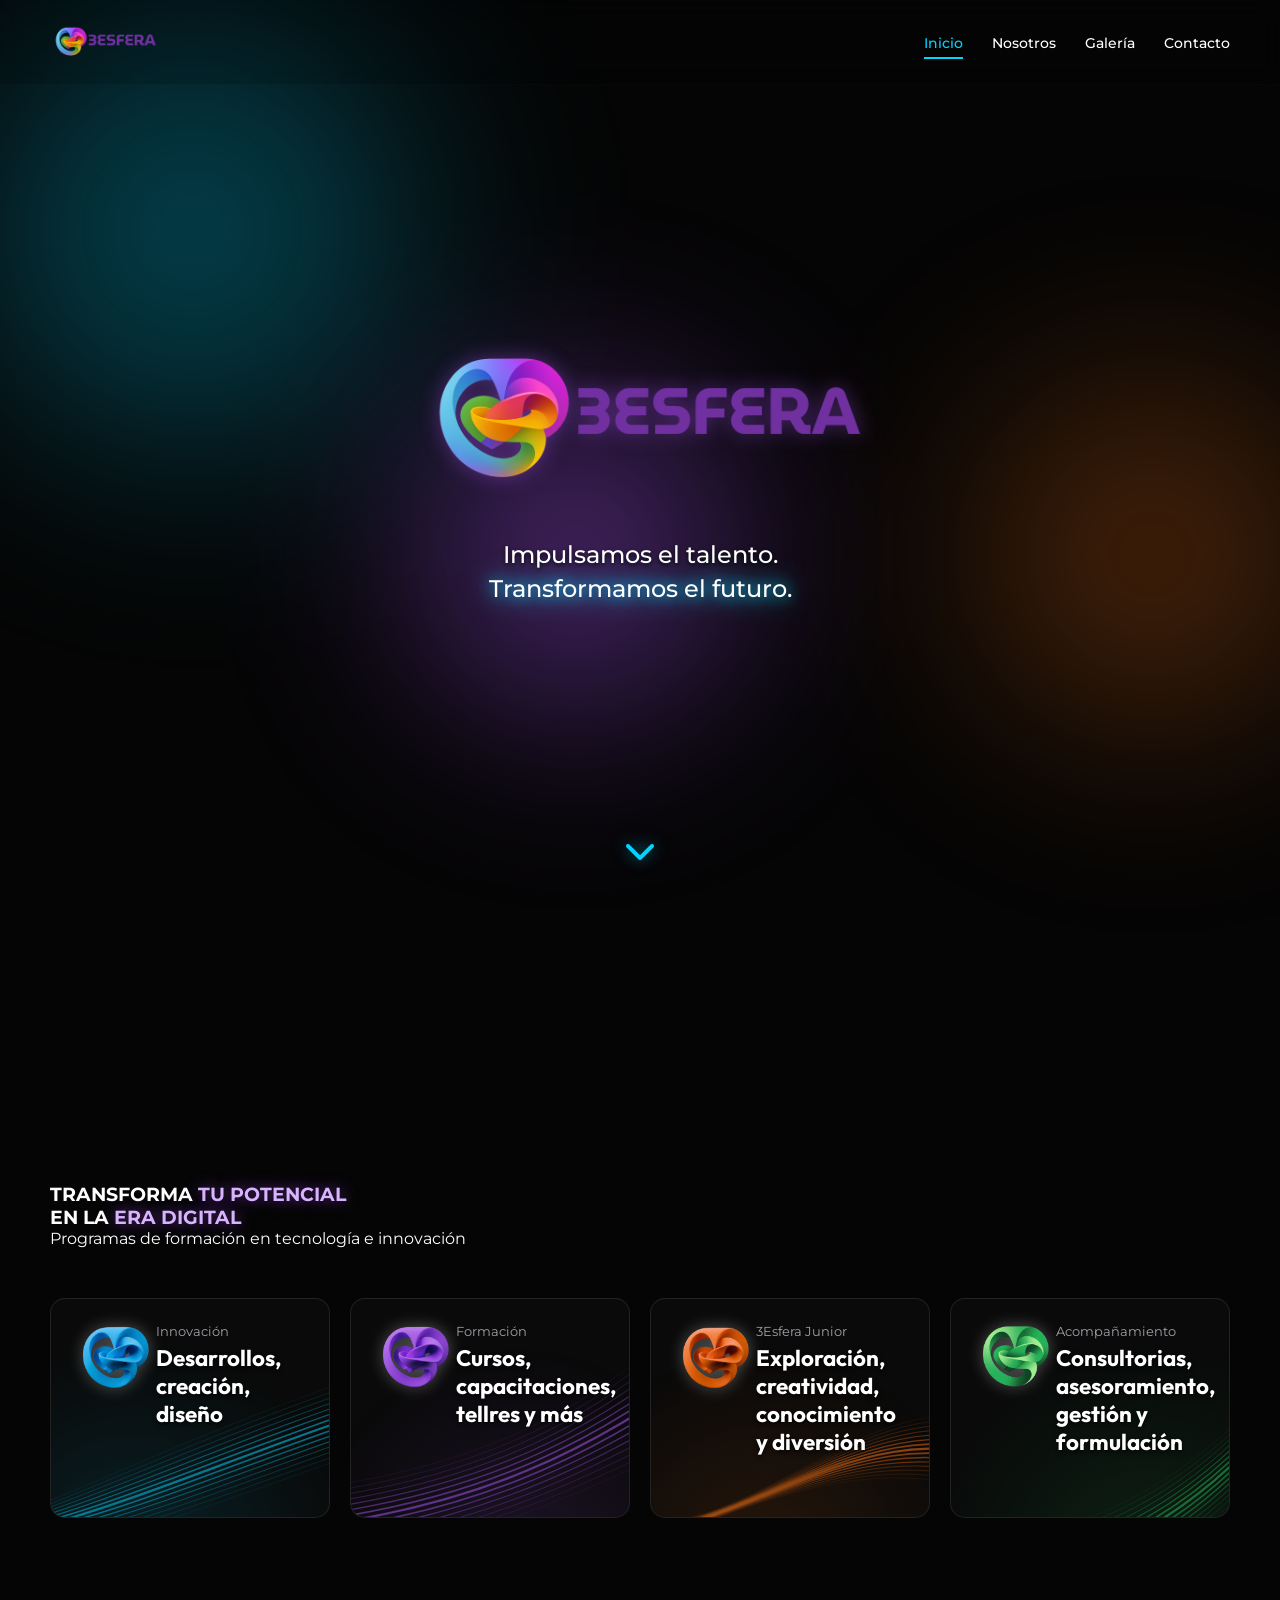
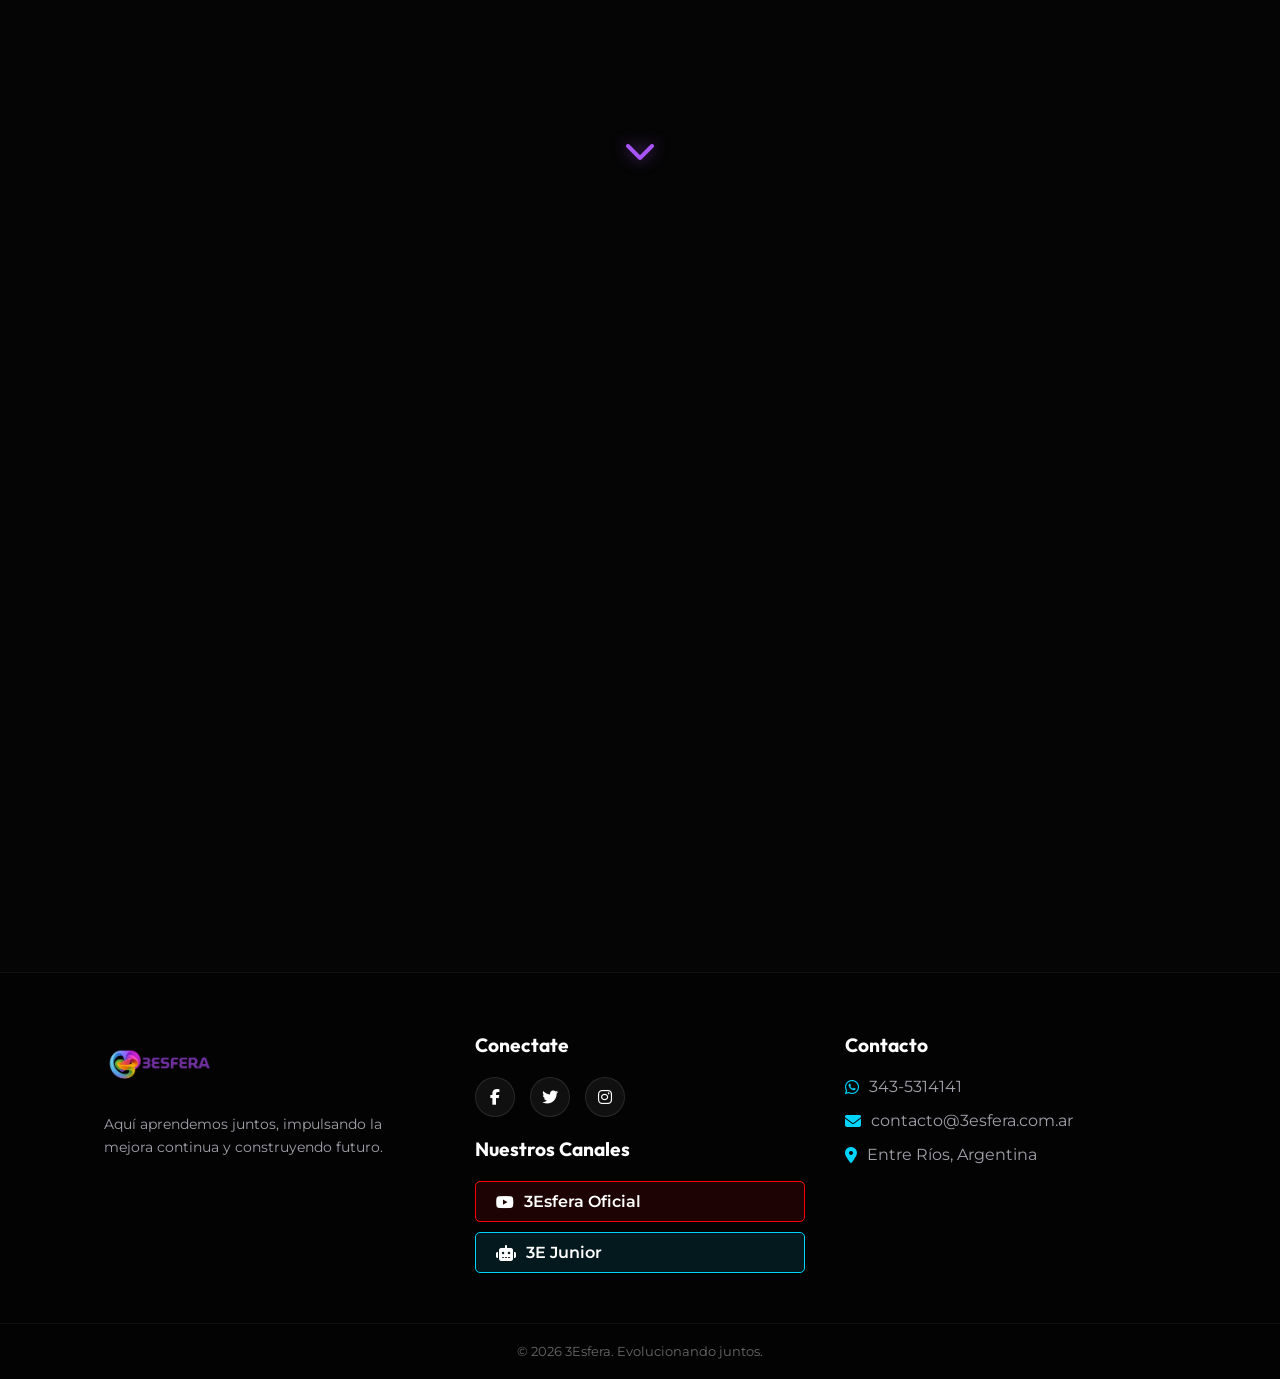
==== index.html @ 2b51d35f "respons" ====
<!DOCTYPE html>
<html lang="es">
<head>
    <meta charset="UTF-8">
    <meta name="viewport" content="width=device-width, initial-scale=1.0">
    <title>3Esfera | Inicio</title>
    <link href="https://fonts.googleapis.com/css2?family=Montserrat:wght@400;600;700&family=Outfit:wght@300;500;700&display=swap" rel="stylesheet">
    <link rel="stylesheet" href="./style/style.css">
    <link rel="stylesheet" href="https://cdnjs.cloudflare.com/ajax/libs/font-awesome/6.4.0/css/all.min.css">
</head>
<body>
    <div class="background-glow">
        <div class="glow-spot blue-top"></div>
        <div class="glow-spot orange-right"></div>
        <div class="glow-spot purple-mid"></div>
    </div>

    <nav class="navbar fade-in">
        <div class="logo-container">
            <a href="index.html"><img src="./assets/logo colores violeta.png" alt="3Esfera Logo" class="logo-img"></a>
        </div>
        <div class="nav-links">
            <a href="index.html" class="active">Inicio</a>
            <a href="nosotros.html">Nosotros</a>
            <a href="galeria.html">Galería</a>
            <a href="contacto.html">Contacto</a>
            <!-- <button id="login-btn" class="nav-btn-glow">Acceso Alumnos</button> -->
        </div>
        <button class="mobile-menu-btn" id="mobileMenuBtn">
            <i class="fas fa-bars"></i>
        </button>
    </nav>

    <section id="inicio" class="hero-section">
        <div class="hero-content scroll-animate">
            
            <div class="logo-anim-container">
                <span class="flare-top"></span>
                <img src="./assets/logo colores violeta.png" alt="3Esfera Logo" class="hero-main-logo">
                <span class="flare-bottom"></span>
            
            
                <h1 class="hero-title">Impulsamos el talento.<br><span class="text-glow-blue">Transformamos el futuro.</span></h1>
                <!-- <p class="hero-subtitle">En <span class="text-glow-blue"> 3Esfera</span> diseñamos experiencias educativas innovadoras en tecnología y habilidades digitales. La formulación y gention ágil de proyectos, procesos y equipos para empresas, instituciones y las nuevas generaciones. Aprender haciendo, crecer conectando. a través de la formación, la tecnología y el emprendedurismo colaborativo.</p> -->
                
            </div>
            <br>
            <!-- <a href="nosotros.html" class="cta-button blue-border">CONOCÉ NUESTRA MISIÓN</a> -->
        </div>
        <a href="#servicios" class="scroll-down-arrow arrow-blue"><i class="fas fa-chevron-down"></i></a>
    </section>

    <section id="servicios" class="courses-section">
        <div class="services-animated-bg">
            <div class="neon-wave wave-blue"></div>
            <div class="neon-wave wave-purple"></div>
        </div>
        <div class="courses-header scroll-animate">
            <h3>TRANSFORMA <span class="text-purple">TU POTENCIAL</span><br>EN LA <span class="text-purple">ERA DIGITAL</span></h3>
            <p>Programas de formación en tecnología e innovación</p>
            <!-- <button class="cta-small-button">VER TRAYECTOS</button> -->
        </div>
        <div class="cards-grid">
            <div class="course-card card-blue scroll-animate delay-1">
                <img src="./assets/azul.png" alt="Icono de Tecnología" class="card-image">
                <div class="card-content"><span class="card-label">Innovación</span><h3>Desarrollos, creación, diseño</h3></div>
            </div>
            <div class="course-card card-purple scroll-animate delay-2">
                <img src="./assets/violeta.png" alt="Icono de Tecnología" class="card-image">
                <div class="card-content"><span class="card-label">Formación</span><h3>Cursos, capacitaciones, tellres y más</h3></div>
            </div>
            <div class="course-card card-orange scroll-animate delay-3">
                <img src="./assets/naranja.png" alt="Icono de Tecnología" class="card-image">
                <div class="card-content"><span class="card-label">3Esfera Junior</span><h3>Exploración, creatividad, conocimiento y diversión</h3></div>
            </div>
            <div class="course-card card-green scroll-animate delay-4">
                <img src="./assets/verde.png" alt="Icono de Tecnología" class="card-image">
                <div class="card-content"><span class="card-label">Acompañamiento</span><h3>Consultorias, asesoramiento, gestión y formulación</h3></div>
            </div>
        </div>
        <a href="#impacto" class="scroll-down-arrow arrow-purple"><i class="fas fa-chevron-down"></i></a>
    </section>

    <section id="impacto" class="impact-section">
        <h2 class="section-title scroll-animate">NUESTRO IMPACTO REAL</h2>
        <div class="stats-container">
            <div class="stat-item scroll-animate delay-1">
                <div class="stat-icon blue-icon"><i class="fas fa-graduation-cap"></i></div> 
                <h3 class="stat-number text-blue">3000+</h3>
                <p class="stat-label">Personas y profesionales que potenciaron su perfil tecnológico.</p>
            </div>
            <div class="stat-item scroll-animate delay-2">
                <div class="stat-icon orange-icon"><i class="fas fa-user-check"></i></div>
                <h3 class="stat-number text-orange">75%</h3>
                <p class="stat-label">De nuestros alumnos completan sus trayectos formativos con éxito.</p>
            </div>
            <div class="stat-item scroll-animate delay-3">
                <div class="stat-icon green-icon"><i class="fas fa-chart-line"></i></div>
                <h3 class="stat-number text-green">90%</h3>
                <p class="stat-label">De los participantes aplican lo aprendido en sus tareas diarias.</p>
            </div>
        </div>
        <div class="logos-section scroll-animate">
            <h4>Impulsamos el futuro junto a...</h4>
            
            <div class="logos-carousel">
                <div class="logos-track">
                    <div class="logo-placeholder">Agencia I+D+i</div>
                    <div class="logo-placeholder">Ministerio Des. Productivo</div>
                    <div class="logo-placeholder">Subsecretaría Des. Emprendedor</div>
                    <div class="logo-placeholder">Club de Emprendedores</div> <div class="logo-placeholder">Agencia I+D+i</div>
                    <div class="logo-placeholder">Ministerio Des. Productivo</div>
                    <div class="logo-placeholder">Subsecretaría Des. Emprendedor</div>
                    <div class="logo-placeholder">Club de Emprendedores</div>
                </div>
            </div>
        <br><br><br><br>
        <a href="#footer" class="scroll-down-arrow arrow-green"><i class="fas fa-chevron-down"></i></a>    
        </div>
        
    </section>

    <footer id="footer" class="footer-section">
        <div class="footer-container">
            <div class="footer-col">
                <div class="logo-container footer-logo">
                    <img src="./assets/logo colores violeta.png" alt="3Esfera Logo" class="logo-img">
                    <!-- <span class="logo-text">3ESFERA</span> -->
                </div>
                <p class="footer-desc">Aquí aprendemos juntos, impulsando la mejora continua y construyendo futuro.</p>
            </div>
            <div class="footer-col">
                <h4>Conectate</h4>
                <div class="social-links">
                    <a href="https://facebook.com/3esferaparana" target="_blank" class="social-icon facebook"><i class="fab fa-facebook-f"></i></a>
                    <a href="https://twitter.com/esfera_3" target="_blank" class="social-icon twitter"><i class="fab fa-twitter"></i></a>
                    <a href="https://instagram.com/tresesfera" target="_blank" class="social-icon instagram"><i class="fab fa-instagram"></i></a>
                </div>
                <h4 class="mt-20">Nuestros Canales</h4>
                <div class="youtube-links">
                    <a href="https://www.youtube.com/@3Esfera" target="_blank" class="yt-btn"><i class="fab fa-youtube"></i> 3Esfera Oficial</a>
                    <a href="https://www.youtube.com/@3EJunior" target="_blank" class="yt-btn junior"><i class="fas fa-robot"></i> 3E Junior</a>
                </div>
            </div>
            <div class="footer-col">
                <h4>Contacto</h4>
                <ul class="contact-list">
                    <li><i class="fab fa-whatsapp"></i> 343-5314141</li>
                    <li><i class="fas fa-envelope"></i> contacto@3esfera.com.ar</li>
                    <li><i class="fas fa-map-marker-alt"></i> Entre Ríos, Argentina</li>
                </ul>
            </div>
        </div>
        <div class="footer-bottom"><p>&copy; 2026 3Esfera. Evolucionando juntos.</p></div>
    </footer>

    <script src="./js/script.js"></script>
</body>
</html>
---- style/style.css ----
/* =========================================
   1. VARIABLES Y CONFIGURACIÓN BASE
   ========================================= */
:root {
    /* Paleta de Colores 3Esfera */
    --bg-dark: #050505;
    --card-bg: #0a0a0a;
    --text-white: #ffffff;
    --text-gray: #a1a1aa;
    
    /* Colores Neón */
    --neon-blue: #00d4ff;
    --neon-orange: #f97316;
    --neon-purple: #a855f7;
    --neon-green: #22c55e;
    
    /* Tipografías */
    --font-main: 'Outfit', sans-serif;       /* Títulos */
    --font-body: 'Montserrat', sans-serif;   /* Textos */
}

/* --- Reset y Base --- */
* { 
    margin: 0; 
    padding: 0; 
    box-sizing: border-box; 
    scroll-behavior: smooth; 
}

body {
    background-color: var(--bg-dark);
    color: var(--text-white);
    font-family: var(--font-body);
    overflow-x: hidden;
}

/* =========================================
   2. FONDO AMBIENTAL (Glow General)
   ========================================= */
.background-glow {
    position: fixed;
    top: 0; left: 0; width: 100%; height: 100%;
    z-index: -1;
    pointer-events: none;
}
.glow-spot { position: absolute; border-radius: 50%; filter: blur(100px); opacity: 0.4; }
.blue-top { top: -10%; left: -10%; width: 50vw; height: 50vw; background: radial-gradient(circle, var(--neon-blue), transparent 70%); }
.orange-right { bottom: 10%; right: -10%; width: 40vw; height: 40vw; background: radial-gradient(circle, var(--neon-orange), transparent 70%); }
.purple-mid { top: 40%; left: 30%; width: 30vw; height: 30vw; background: radial-gradient(circle, var(--neon-purple), transparent 80%); opacity: 0.7; }

/* =========================================
   3. NAVEGACIÓN (Navbar)
   ========================================= */
.navbar {
    display: flex; justify-content: space-between; align-items: center;
    padding: 10px 50px;
    position: fixed; top: 0; width: 100%;
    z-index: 1000;
    background: rgba(5, 5, 5, 0.091); /* Un poco más oscuro para legibilidad */
    backdrop-filter: blur(12px);
    -webkit-backdrop-filter: blur(12px);
    border-bottom: 1px solid rgba(255, 255, 255, 0.014);
}

.logo-container { display: flex; align-items: center; gap: 10px; }
.logo-img { height: 60px; }
.logo-text { font-family: var(--font-main); font-weight: 700; letter-spacing: 2px; font-size: 1.2rem; background: linear-gradient(to right, #fff, var(--neon-blue)); -webkit-background-clip: text; -webkit-text-fill-color: transparent; }

.nav-links a { 
    color: var(--text-white); 
    text-decoration: none; 
    margin-left: 25px; 
    font-size: 0.9rem; 
    transition: color 0.3s; 
    font-weight: 500; 
}
.nav-links a:hover { color: var(--neon-blue); text-shadow: 0 0 10px rgba(0,212,255,0.4); }

/* Estilo para el enlace activo (Página actual) */
.nav-links a.active {
    color: var(--neon-blue);
    border-bottom: 2px solid var(--neon-blue);
    padding-bottom: 5px;
}

.nav-btn-glow {
    margin-left: 25px; background: transparent; color: var(--text-white);
    padding: 8px 20px; border: 1px solid var(--neon-blue);
    border-radius: 20px; cursor: pointer;
    box-shadow: 0 0 10px rgba(0, 212, 255, 0.3);
    transition: 0.3s;
    font-family: var(--font-main);
}
.nav-btn-glow:hover { box-shadow: 0 0 20px var(--neon-blue); background: rgba(0, 212, 255, 0.1); }

/* Espaciado para páginas internas (evita que el menú tape el contenido) */
.page-padding {
    padding-top: 140px; /* Ajuste para bajar el contenido */
    padding-bottom: 80px;
    min-height: 80vh;
}

/* =========================================
   4. SECCIÓN HERO (Inicio)
   ========================================= */
.hero-section {
    min-height: 100vh; display: flex; flex-direction: column; justify-content: center; align-items: center; text-align: center;
    padding: 100px 20px 60px 20px;
    position: relative; /* ¡Muy importante! */
}
/* Contenedor Animado (Esto centra la caja completa) */
/* .logo-anim-container {
    position: relative;
    display: block; // Cambiamos a block para poder centrarlo 
    margin: 0 auto 0px auto; // Centrado automático a los lados, 5px abajo 
    max-width: 550px; /* Le damos el mismo ancho máximo que al logo 
    width: 100%;
} */
.logo-anim-container {
    position: relative;
    display: block; 
    /* El -20px tira el texto de abajo hacia arriba */
    margin: 0 auto -20px auto; 
    max-width: 550px; 
    width: 100%;
}
/* --- NUEVO: ESTILOS DEL LOGO VIOLETA --- */
.hero-main-logo {
    max-width: 550px; 
    width: 100%;
    height: auto;
    display: block;
    margin: 0 auto; /* Obliga al logo a centrarse dentro de su caja */
    
    /* El drop-shadow se adapta a la forma del PNG transparente */
    filter: drop-shadow(0 0 20px rgba(168, 85, 247, 0.6)) drop-shadow(0 0 10px rgba(168, 85, 247, 0.8));
    animation: neon-pulse 3s infinite alternate ease-in-out;
}

/* =========================================
   Animación Láser/Neón del Logo
   ========================================= */

.logo-anim-container {
    position: relative;
    display: inline-block; /* Se ajusta exactamente al ancho del logo */
    margin-bottom: 30px;
}

.hero-main-logo {
    max-width: 450px;
    width: 100%;
    height: auto;
    display: block;
    /* Le dejamos un resplandor estático suave para que el logo siempre destaque */
    filter: drop-shadow(0 0 10px rgba(168, 85, 247, 0.4));
}

/* Base geométrica para los "cometas" de luz */
.flare-top, .flare-bottom {
    position: absolute;
    height: 3px; /* Grosor del rayo láser */
    width: 150px; /* Largo de la estela */
    opacity: 0;
    z-index: 10;
    pointer-events: none; /* Evita interferir si pasas el mouse por encima */
}

/* Láser Superior (De izquierda a derecha) */
.flare-top {
    top: -5px; /* Altura sobre el borde superior */
    left: 0;
    /* Degradado: cola transparente -> cuerpo violeta -> cabeza blanca */
    background: linear-gradient(to right, transparent 0%, rgba(168, 85, 247, 0.8) 70%, #fff 100%);
    box-shadow: 15px 0 20px rgba(168, 85, 247, 1); /* Resplandor intenso en la punta */
    border-radius: 0 50% 50% 0;
    /* Ciclo total de 40s */
    animation: laser-top-run 40s infinite linear;
}

/* Láser Superior (De izquierda a derecha) */
.flare-top {
    top: -5px; /* Ajusta este valor si necesitas que baje hacia las letras */
    left: 0;
    background: linear-gradient(to right, transparent 0%, rgba(168, 85, 247, 0.8) 70%, #fff 100%);
    box-shadow: 15px 0 20px rgba(168, 85, 247, 1);
    border-radius: 0 50% 50% 0;
    /* REDUCIMOS EL TIEMPO A 12 SEGUNDOS */
    animation: laser-top-run 20s infinite linear; 
}

/* Láser Inferior (De derecha a izquierda) */
.flare-bottom {
    bottom: -5px; /* Ajusta este valor si necesitas que suba hacia las letras */
    right: 0;
    background: linear-gradient(to left, transparent 0%, rgba(168, 85, 247, 0.8) 70%, #fff 100%);
    box-shadow: -15px 0 20px rgba(168, 85, 247, 1);
    border-radius: 50% 0 0 50%;
    /* REDUCIMOS EL TIEMPO A 12 SEGUNDOS */
    animation: laser-bottom-run 20s infinite linear;
}

/* 4. Tiempos Matemáticos Acelerados (Ciclo de 12 seg) */
@keyframes laser-top-run {
    0% { left: -150px; opacity: 0; }
    2% { opacity: 1; }
    15% { left: 100%; opacity: 1; transform: translateX(0); } /* Cruza el logo */
    20% { left: 100%; opacity: 0; transform: translateX(40vw); } /* Desaparece a la derecha */
    100% { left: 100%; opacity: 0; transform: translateX(40vw); } /* Espera oculta */
}

@keyframes laser-bottom-run {
    0% { right: -150px; opacity: 0; }
    48% { right: -150px; opacity: 0; } /* Se mantiene oculta la primera mitad */
    50% { opacity: 1; } /* Arranca a los 6 segundos */
    65% { right: 100%; opacity: 1; transform: translateX(0); } /* Cruza el logo */
    70% { right: 100%; opacity: 0; transform: translateX(-40vw); } /* Desaparece a la izquierda */
    100% { right: 100%; opacity: 0; transform: translateX(-40vw); }
}
/* --------------------------------------- */
.hero-title {
    font-size: 1.5rem; /* Tamaño más pequeño tipo subtítulo */
    font-weight: 500;  /* Letra un poco más fina para que sea elegante */
    margin-top: 0; 
    margin-bottom: 20px; /* Reduce el espacio entre este texto y el botón */
    line-height: 1.4;
    text-shadow: 0 2px 4px rgba(0,0,0,0.8);
}
/* Para que en celulares no se vea tan grande el subtítulo */
@media (max-width: 768px) {
    /* Mostramos el botón de hamburguesa */
    .mobile-menu-btn {
        display: block;
        background: none;
        border: none;
        color: var(--text-white);
        font-size: 1.5rem;
        cursor: pointer;
        z-index: 1100;
    }

    /* Convertimos el menú en una persiana vertical */
    .nav-links {
        display: none; /* Se mantiene oculto por defecto */
        position: absolute;
        top: 100%; /* Aparece justo debajo del header */
        left: 0;
        width: 100%;
        background: rgba(10, 10, 10, 0.95);
        backdrop-filter: blur(15px);
        flex-direction: column;
        padding: 20px 0;
        border-bottom: 1px solid rgba(168, 85, 247, 0.3);
    }

    /* Clase que activaremos con JavaScript para mostrarlo */
    .nav-links.active {
        display: flex;
    }

    .nav-links a {
        padding: 15px 0;
        width: 100%;
        text-align: center;
    }
}

/* Ocultamos el botón en pantallas grandes */
.mobile-menu-btn {
    display: none;
}
.text-glow-blue {
    color: var(--text-white);
    text-shadow: 0 0 15px var(--neon-blue), 0 0 30px var(--neon-blue);
}
.hero-subtitle {
    max-width: 700px; margin: 0 auto 40px; font-size: 1.1rem; color: var(--text-gray); line-height: 1.6;
}
.cta-button {
    margin-top: 0px; /* Quitamos cualquier espacio extra arriba */
    /* (Mantén el resto de tus estilos del botón como padding, colores, etc.) */
    display: inline-block;
    padding: 12px 30px;
    border-radius: 30px;
    font-weight: 600;
    text-decoration: none;
    transition: 0.3s ease;
    background-color: transparent;
}
.blue-border {
    border: 2px solid var(--neon-blue);
    box-shadow: 0 0 15px rgba(0, 212, 255, 0.4), inset 0 0 10px rgba(0, 212, 255, 0.1);
}
.blue-border:hover { box-shadow: 0 0 30px var(--neon-blue); transform: scale(1.05); }

/* =========================================
   5. SECCIÓN SERVICIOS (Con Animación)
   ========================================= */
.courses-section { 
    padding: 100px 50px; 
    min-height: 100vh; 
    display: flex; flex-direction: column; justify-content: center;
    position: relative; 
    overflow: hidden; 
    z-index: 1; 
}

/* Animación de Fondo Específica */
.services-animated-bg {
    position: absolute; top: 0; left: 0; width: 100%; height: 100%;
    z-index: -1; pointer-events: none; opacity: 0.0;
}
.neon-wave {
    position: absolute; border-radius: 50%; filter: blur(80px); mix-blend-mode: screen;
}
.wave-blue {
    top: -50%; left: -20%; width: 150%; height: 150%;
    background: radial-gradient(ellipse at center, var(--neon-blue), transparent 70%);
    opacity: 0.5; animation: waveFloat1 25s infinite alternate ease-in-out; transform-origin: 40% 40%;
}
.wave-purple {
    bottom: -50%; right: -20%; width: 150%; height: 150%;
    background: radial-gradient(ellipse at center, var(--neon-purple), transparent 70%);
    opacity: 0.4; animation: waveFloat2 30s infinite alternate-reverse ease-in-out; transform-origin: 60% 60%;
}

@keyframes waveFloat1 {
    0% { transform: rotate(0deg) translate(0, 0) scale(1); }
    100% { transform: rotate(15deg) translate(5%, 5%) scale(1.1); }
}
@keyframes waveFloat2 {
    0% { transform: rotate(0deg) translate(0, 0) scale(1); }
    100% { transform: rotate(-10deg) translate(-5%, 2%) scale(1.05); }
}

/* Contenido Servicios */
.courses-header { margin-bottom: 50px; max-width: 600px; position: relative; z-index: 2; }
.courses-header h2 { font-family: var(--font-main); font-size: 2.5rem; margin-bottom: 15px; }
.text-purple { color: #d8b4fe; text-shadow: 0 0 15px rgba(168, 85, 247, 0.6); }

.cta-small-button {
    background: transparent; border: 1px solid #ffffff; color: #fff;
    padding: 8px 20px; border-radius: 20px; margin-top: 15px; cursor: pointer; transition: 0.3s;
    font-family: var(--font-main);
}
.cta-small-button:hover { background: rgba(255,255,255,0.1); }

/* Grid de Tarjetas */
.cards-grid {
    display: grid; grid-template-columns: repeat(auto-fit, minmax(250px, 1fr));
    gap: 20px; position: relative; z-index: 2;
}

.course-card {
    height: 220px; border-radius: 15px; background-color: #0a0a0a; 
    border: 1px solid rgba(255, 255, 255, 0.1); position: relative; overflow: hidden; 
    cursor: pointer; transition: transform 0.3s ease, box-shadow 0.3s ease;
    display: flex; align-items: flex-end; padding: 25px;
}

.course-card::before {
    content: ''; position: absolute; top: 0; left: 0; right: 0; bottom: 0; opacity: 0.6; z-index: 1; transition: opacity 0.3s ease;
}
/* =========================================
   Texturas de Tarjetas: Efecto Ribbon 3D Cruzado (15 líneas)
   ========================================= */

/* 1. AZUL: Abanico desde abajo izquierda hacia el centro */
.card-blue { border-color: rgba(0, 212, 255, 0.4); }
.card-blue::before { 
    background: radial-gradient(circle at 30% 120%, rgba(0, 212, 255, 0.2), transparent 70%),
                url("data:image/svg+xml,%3Csvg xmlns='http://www.w3.org/2000/svg' viewBox='0 0 400 200' fill='none' stroke='%2300d4ff'%3E%3Cpath d='M-20,220 C100,180 200,120 420,50' stroke-width='0.5' opacity='0.2'/%3E%3Cpath d='M-20,220 C100,185 200,125 420,55' stroke-width='0.6' opacity='0.3'/%3E%3Cpath d='M-20,220 C100,190 200,130 420,60' stroke-width='0.7' opacity='0.4'/%3E%3Cpath d='M-20,220 C100,195 200,135 420,65' stroke-width='0.8' opacity='0.5'/%3E%3Cpath d='M-20,220 C100,200 200,140 420,70' stroke-width='1.0' opacity='0.6'/%3E%3Cpath d='M-20,220 C100,205 200,145 420,75' stroke-width='1.2' opacity='0.7'/%3E%3Cpath d='M-20,220 C100,210 200,150 420,80' stroke-width='1.5' opacity='0.8'/%3E%3Cpath d='M-20,220 C100,215 200,155 420,85' stroke-width='2.0' opacity='0.9'/%3E%3Cpath d='M-20,220 C100,220 200,160 420,90' stroke-width='1.5' opacity='0.8'/%3E%3Cpath d='M-20,220 C100,225 200,165 420,95' stroke-width='1.2' opacity='0.7'/%3E%3Cpath d='M-20,220 C100,230 200,170 420,100' stroke-width='1.0' opacity='0.6'/%3E%3Cpath d='M-20,220 C100,235 200,175 420,105' stroke-width='0.8' opacity='0.5'/%3E%3Cpath d='M-20,220 C100,240 200,180 420,110' stroke-width='0.7' opacity='0.4'/%3E%3Cpath d='M-20,220 C100,245 200,185 420,115' stroke-width='0.6' opacity='0.3'/%3E%3Cpath d='M-20,220 C100,250 200,190 420,120' stroke-width='0.5' opacity='0.2'/%3E%3C/svg%3E");
    background-size: cover; background-position: center bottom; background-repeat: no-repeat;
}
.card-blue:hover { box-shadow: 0 0 25px rgba(0, 212, 255, 0.4); border-color: var(--neon-blue); }

/* 2. MORADA: Caída cruzada desde la derecha */
.card-purple { border-color: rgba(168, 85, 247, 0.4); }
.card-purple::before { 
    background: radial-gradient(circle at 60% 120%, rgba(168, 85, 247, 0.2), transparent 70%),
                url("data:image/svg+xml,%3Csvg xmlns='http://www.w3.org/2000/svg' viewBox='0 0 400 200' fill='none' stroke='%23a855f7'%3E%3Cpath d='M420,-20 C320,80 220,160 -20,180' stroke-width='0.5' opacity='0.2'/%3E%3Cpath d='M420,-10 C320,85 220,165 -20,185' stroke-width='0.6' opacity='0.3'/%3E%3Cpath d='M420,0 C320,90 220,170 -20,190' stroke-width='0.7' opacity='0.4'/%3E%3Cpath d='M420,10 C320,95 220,175 -20,195' stroke-width='0.8' opacity='0.5'/%3E%3Cpath d='M420,20 C320,100 220,180 -20,200' stroke-width='1.0' opacity='0.6'/%3E%3Cpath d='M420,30 C320,105 220,185 -20,205' stroke-width='1.2' opacity='0.7'/%3E%3Cpath d='M420,40 C320,110 220,190 -20,210' stroke-width='1.5' opacity='0.8'/%3E%3Cpath d='M420,50 C320,115 220,195 -20,215' stroke-width='2.0' opacity='0.9'/%3E%3Cpath d='M420,60 C320,120 220,200 -20,220' stroke-width='1.5' opacity='0.8'/%3E%3Cpath d='M420,70 C320,125 220,205 -20,225' stroke-width='1.2' opacity='0.7'/%3E%3Cpath d='M420,80 C320,130 220,210 -20,230' stroke-width='1.0' opacity='0.6'/%3E%3Cpath d='M420,90 C320,135 220,215 -20,235' stroke-width='0.8' opacity='0.5'/%3E%3Cpath d='M420,100 C320,140 220,220 -20,240' stroke-width='0.7' opacity='0.4'/%3E%3Cpath d='M420,110 C320,145 220,225 -20,245' stroke-width='0.6' opacity='0.3'/%3E%3Cpath d='M420,120 C320,150 220,230 -20,250' stroke-width='0.5' opacity='0.2'/%3E%3C/svg%3E");
    background-size: cover; background-position: center bottom; background-repeat: no-repeat;
}
.card-purple:hover { box-shadow: 0 0 25px rgba(168, 85, 247, 0.4); border-color: var(--neon-purple); }

/* 3. NARANJA: Onda sinuosa cruzada */
.card-orange { border-color: rgba(249, 115, 22, 0.4); }
.card-orange::before { 
    background: radial-gradient(circle at 40% 120%, rgba(249, 115, 22, 0.2), transparent 70%),
                url("data:image/svg+xml,%3Csvg xmlns='http://www.w3.org/2000/svg' viewBox='0 0 400 200' fill='none' stroke='%23f97316'%3E%3Cpath d='M-20,180 C150,280 250,50 420,120' stroke-width='0.5' opacity='0.2'/%3E%3Cpath d='M-20,185 C150,275 250,55 420,125' stroke-width='0.6' opacity='0.3'/%3E%3Cpath d='M-20,190 C150,270 250,60 420,130' stroke-width='0.7' opacity='0.4'/%3E%3Cpath d='M-20,195 C150,265 250,65 420,135' stroke-width='0.8' opacity='0.5'/%3E%3Cpath d='M-20,200 C150,260 250,70 420,140' stroke-width='1.0' opacity='0.6'/%3E%3Cpath d='M-20,205 C150,255 250,75 420,145' stroke-width='1.2' opacity='0.7'/%3E%3Cpath d='M-20,210 C150,250 250,80 420,150' stroke-width='1.5' opacity='0.8'/%3E%3Cpath d='M-20,215 C150,245 250,85 420,155' stroke-width='2.0' opacity='0.9'/%3E%3Cpath d='M-20,220 C150,240 250,90 420,160' stroke-width='1.5' opacity='0.8'/%3E%3Cpath d='M-20,225 C150,235 250,95 420,165' stroke-width='1.2' opacity='0.7'/%3E%3Cpath d='M-20,230 C150,230 250,100 420,170' stroke-width='1.0' opacity='0.6'/%3E%3Cpath d='M-20,235 C150,225 250,105 420,175' stroke-width='0.8' opacity='0.5'/%3E%3Cpath d='M-20,240 C150,220 250,110 420,180' stroke-width='0.7' opacity='0.4'/%3E%3Cpath d='M-20,245 C150,215 250,115 420,185' stroke-width='0.6' opacity='0.3'/%3E%3Cpath d='M-20,250 C150,210 250,120 420,190' stroke-width='0.5' opacity='0.2'/%3E%3C/svg%3E");
    background-size: cover; background-position: center bottom; background-repeat: no-repeat;
}
.card-orange:hover { box-shadow: 0 0 25px rgba(249, 115, 22, 0.4); border-color: var(--neon-orange); }

/* 4. VERDE: Remolino desde la esquina derecha */
.card-green { border-color: rgba(34, 197, 94, 0.4); }
.card-green::before { 
    background: radial-gradient(circle at 70% 120%, rgba(34, 197, 94, 0.2), transparent 70%),
                url("data:image/svg+xml,%3Csvg xmlns='http://www.w3.org/2000/svg' viewBox='0 0 400 200' fill='none' stroke='%2322c55e'%3E%3Cpath d='M420,0 C320,180 150,250 -20,220' stroke-width='0.5' opacity='0.2'/%3E%3Cpath d='M420,5 C320,185 150,255 -20,225' stroke-width='0.6' opacity='0.3'/%3E%3Cpath d='M420,10 C320,190 150,260 -20,230' stroke-width='0.7' opacity='0.4'/%3E%3Cpath d='M420,15 C320,195 150,265 -20,235' stroke-width='0.8' opacity='0.5'/%3E%3Cpath d='M420,20 C320,200 150,270 -20,240' stroke-width='1.0' opacity='0.6'/%3E%3Cpath d='M420,25 C320,205 150,275 -20,245' stroke-width='1.2' opacity='0.7'/%3E%3Cpath d='M420,30 C320,210 150,280 -20,250' stroke-width='1.5' opacity='0.8'/%3E%3Cpath d='M420,35 C320,215 150,285 -20,255' stroke-width='2.0' opacity='0.9'/%3E%3Cpath d='M420,40 C320,220 150,290 -20,260' stroke-width='1.5' opacity='0.8'/%3E%3Cpath d='M420,45 C320,225 150,295 -20,265' stroke-width='1.2' opacity='0.7'/%3E%3Cpath d='M420,50 C320,230 150,300 -20,270' stroke-width='1.0' opacity='0.6'/%3E%3Cpath d='M420,55 C320,235 150,305 -20,275' stroke-width='0.8' opacity='0.5'/%3E%3Cpath d='M420,60 C320,240 150,310 -20,280' stroke-width='0.7' opacity='0.4'/%3E%3Cpath d='M420,65 C320,245 150,315 -20,285' stroke-width='0.6' opacity='0.3'/%3E%3Cpath d='M420,70 C320,250 150,320 -20,290' stroke-width='0.5' opacity='0.2'/%3E%3C/svg%3E");
    background-size: cover; background-position: center bottom; background-repeat: no-repeat;
}
.card-green:hover { box-shadow: 0 0 25px rgba(34, 197, 94, 0.4); border-color: var(--neon-green); }

/* Grid de Tarjetas */
.cards-grid {
    display: grid; grid-template-columns: repeat(auto-fit, minmax(250px, 1fr));
    gap: 20px; position: relative; z-index: 2;
}

.course-card {
    height: 220px; border-radius: 15px; background-color: #0a0a0a; 
    /* Cambiamos alineación a top/left y añadimos borde base transparente */
    border: 1px solid rgba(255, 255, 255, 0.1); position: relative; overflow: hidden; 
    cursor: pointer; transition: transform 0.3s ease, box-shadow 0.3s ease, border-color 0.3s ease;
    display: flex; align-items: flex-start; justify-content: flex-start; padding: 25px;
}

.course-card::before {
    content: ''; position: absolute; top: 0; left: 0; right: 0; bottom: 0; opacity: 0.6; z-index: 1; transition: opacity 0.3s ease;
}

.card-content { position: relative; z-index: 2; width: 100%; text-align: left; }
/* =========================================
   Imágenes dentro de las Tarjetas
   ========================================= */
.card-image {
    width: 80px; /* Tamaño de la imagen (ajústalo según necesites) */
    height: auto;
    margin-bottom: 20px; /* Separación entre la imagen y el texto */
    position: relative;
    z-index: 2; /* ¡Súper importante! Esto la pone por encima de los láseres */
    
    /* Opcional: Le da un brillo suave a la imagen para que haga juego con el neón */
    filter: drop-shadow(0 0 8px rgba(255, 255, 255, 0.3)); 
    transition: transform 0.3s ease;
}

/* Efecto hover: la imagen salta un poquito cuando pasas el mouse por la tarjeta */
.course-card:hover .card-image {
    transform: translateY(-5px) scale(1.05);
}
.card-label { font-size: 0.8rem; color: var(--text-gray); display: block; margin-bottom: 5px; }
.course-card h3 { font-family: var(--font-main); font-size: 1.4rem; text-shadow: 0 2px 4px rgba(0,0,0,0.8); margin: 0; }

/* =========================================
   6. SECCIÓN IMPACTO
   ========================================= */
.impact-section { 
    padding: 100px 50px; 
    text-align: center; 
    position: relative; /* ESTA ES LA MAGIA QUE LA MANTIENE EN SU LUGAR */
    padding-bottom: 100px; /* Le damos espacio para que la flecha no tape los logos */
}
.section-title { font-family: var(--font-main); font-size: 2rem; margin-bottom: 50px; text-transform: uppercase; letter-spacing: 1px; }
/* Centrado para títulos generales */
.center { text-align: center; margin-left: auto; margin-right: auto; }

.stats-container {
    display: flex; justify-content: center; gap: 50px; flex-wrap: wrap; margin-bottom: 80px;
}
.stat-item { max-width: 300px; text-align: center; }
.stat-icon { font-size: 2rem; margin-bottom: 10px; opacity: 0.9; }
.stat-number { font-family: var(--font-main); font-size: 3rem; font-weight: 700; margin-bottom: 10px; }

.text-blue { color: var(--neon-blue); text-shadow: 0 0 15px var(--neon-blue); }
.text-orange { color: var(--neon-orange); text-shadow: 0 0 15px var(--neon-orange); }
.text-green { color: var(--neon-green); text-shadow: 0 0 15px var(--neon-green); }
.blue-icon { color: var(--neon-blue); }
.orange-icon { color: var(--neon-orange); }
.green-icon { color: var(--neon-green); }

.stat-label { font-weight: 700; color: #fff; margin-bottom: 10px; }
.stat-desc { color: var(--text-gray); font-size: 0.9rem; line-height: 1.5; }

.logos-section h4 { margin-bottom: 30px; color: var(--text-white); text-transform: uppercase; opacity: 0.8; }
/* .logos-grid { display: flex; justify-content: center; gap: 30px; margin-bottom: 30px; flex-wrap: wrap; } */
/* =========================================
   Carrusel Infinito de Aliados (Logos)
   ========================================= */

.logos-section {
    margin-top: 60px;
    text-align: center;
    width: 100%;
    overflow: hidden; /* Evita que se ensanche la página */
}

.logos-section h4 {
    color: var(--text-gray);
    font-weight: 500;
    margin-bottom: 30px;
    font-size: 1.1rem;
    text-transform: uppercase;
    letter-spacing: 2px;
}

/* Contenedor principal con efecto de "desvanecimiento" a los lados */
.logos-carousel {
    width: 100%;
    overflow: hidden;
    position: relative;
    /* Máscara para que los bordes se fundan con el fondo oscuro */
    -webkit-mask-image: linear-gradient(to right, transparent, black 10%, black 90%, transparent);
    mask-image: linear-gradient(to right, transparent, black 10%, black 90%, transparent);
    padding: 10px 0;
}

/* La pista que se mueve de derecha a izquierda */
.logos-track {
    display: flex;
    gap: 40px; /* Separación entre iconos */
    width: max-content;
    /* Animación lineal infinita. Cámbiale el 20s para que vaya más rápido o lento */
    animation: scroll-logos 20s linear infinite;
}

/* Pausa la animación si el usuario pone el cursor encima */
.logos-track:hover {
    animation-play-state: paused;
}

/* Diseño de cada cajita de logo */
.logo-placeholder {
    flex-shrink: 0;
    background: rgba(255, 255, 255, 0.03);
    border: 1px solid rgba(255, 255, 255, 0.1);
    padding: 15px 30px;
    border-radius: 8px;
    color: var(--text-gray);
    display: flex;
    align-items: center;
    justify-content: center;
    min-width: 200px; /* Ancho mínimo para que no se aplasten */
    transition: 0.3s ease;
}

/* Brillo al pasar el mouse */
.logo-placeholder:hover {
    background: rgba(255, 255, 255, 0.08);
    color: var(--text-white);
    border-color: rgba(168, 85, 247, 0.5); /* Brillo sutil violeta */
    transform: translateY(-2px);
}

/* El motor matemático del loop */
@keyframes scroll-logos {
    0% { transform: translateX(0); }
    /* Se desplaza exactamente la mitad (un grupo entero) para reiniciar sin saltos */
    100% { transform: translateX(calc(-50% - 20px)); } 
}
.logo-placeholder {
    border: 1px solid rgba(255,255,255,0.2); padding: 10px 20px; border-radius: 5px; 
    color: rgba(255,255,255,0.7); font-size: 0.85rem; transition: 0.3s;
}
.logo-placeholder:hover { border-color: rgba(255,255,255,0.5); background: rgba(255,255,255,0.05); }
.mission-footer { color: var(--text-gray); font-size: 0.9rem; max-width: 600px; margin: 0 auto; }

/* =========================================
   7. SECCIÓN NOSOTROS (Mascota, Filosofía y EQUIPO NUEVO)
   ========================================= */
.about-section {
    padding: 100px 5%;
    background: linear-gradient(to bottom, rgba(5,5,5,0), rgba(15,15,20,0.8));
    position: relative;
}

.about-container {
    display: flex; align-items: center; justify-content: space-between;
    gap: 50px; max-width: 1200px; margin: 0 auto;
}

.about-content { flex: 1; }
.section-title.text-left { text-align: left; margin-bottom: 30px; }

.about-text { font-size: 1.1rem; line-height: 1.8; color: var(--text-gray); margin-bottom: 20px; }
.about-quote {
    font-style: italic; border-left: 3px solid var(--neon-blue); padding-left: 20px;
    margin-bottom: 30px; color: var(--text-white); font-weight: 500;
}

.mission-vision-grid { display: flex; gap: 20px; }
.mv-card {
    background: rgba(255,255,255,0.03); padding: 20px; border-radius: 10px;
    border: 1px solid transparent; flex: 1;
}
.mv-card h4 { font-family: var(--font-main); margin-bottom: 10px; text-transform: uppercase; letter-spacing: 1px; }

.border-purple { border-color: var(--neon-purple); box-shadow: 0 0 10px rgba(168, 85, 247, 0.1); }
.border-orange { border-color: var(--neon-orange); box-shadow: 0 0 10px rgba(249, 115, 22, 0.1); }

/* Mascota (Junior) */
.about-image { flex: 0.8; position: relative; display: flex; justify-content: center; }
.mascot-img {
    width: 100%; max-width: 400px; height: auto; border-radius: 20px;
    filter: drop-shadow(0 0 20px rgba(0, 212, 255, 0.3));
}
/* Animación flotante */
.floating { animation: floating 3s ease-in-out infinite; }
@keyframes floating {
    0% { transform: translate(0, 0px); }
    50% { transform: translate(0, 15px); }
    100% { transform: translate(0, -0px); }
}

/* === NUEVO: ESTILOS DE EQUIPO CON HOVER === */
.team-section { margin-top: 80px; text-align: center; }
.team-grid { display: flex; justify-content: center; gap: 40px; flex-wrap: wrap; margin-top: 40px; }

.team-card {
    width: 300px; height: 400px;
    border-radius: 20px; overflow: hidden;
    position: relative;
    box-shadow: 0 10px 30px rgba(0,0,0,0.5);
    border: 1px solid rgba(255,255,255,0.1);
    transition: 0.4s ease;
}

.team-img-wrapper { width: 100%; height: 100%; position: relative; }
.team-img-wrapper img { width: 100%; height: 100%; object-fit: cover; transition: 0.4s; }

/* Efecto Hover: Imagen se oscurece y texto sube */
.team-info {
    position: absolute; bottom: 0; left: 0; right: 0;
    background: linear-gradient(to top, rgba(0,0,0,0.95), rgba(0,0,0,0.6) 50%, transparent);
    padding: 30px 20px;
    transform: translateY(60px); /* Texto bio oculto inicialmente */
    transition: 0.4s cubic-bezier(0.175, 0.885, 0.32, 1.275);
}

.team-card:hover .team-info { transform: translateY(0); }
.team-card:hover img { transform: scale(1.1); filter: brightness(0.6); }
.team-card:hover { border-color: var(--neon-blue); box-shadow: 0 0 20px rgba(0, 212, 255, 0.2); }

.team-info h3 { font-family: var(--font-main); margin-bottom: 5px; font-size: 1.5rem; color: #fff; }
.team-info p { color: var(--text-gray); font-size: 0.9rem; margin-bottom: 15px; }
.team-bio { color: #fff !important; font-style: italic; opacity: 0; transition: 0.4s; font-size: 0.85rem !important; }
.team-card:hover .team-bio { opacity: 1; transition-delay: 0.1s; }
.neon-divider { display: block; width: 50px; height: 2px; background: var(--neon-blue); margin: 0 auto 15px auto; }


/* =========================================
   8. GALERÍA: VISOR COMPACTO + CARRUSEL MINI
   ========================================= */
.gallery-section { padding: 80px 5%; text-align: center; }
.gallery-page-section { text-align: center; }
.gallery-instruction { color: var(--text-gray); font-size: 0.9rem; letter-spacing: 1px; text-transform: uppercase; text-align: center; margin-top: -10px; margin-bottom: 40px; }

/* Grid Simple (Home) */
.gallery-grid { display: grid; grid-template-columns: repeat(auto-fit, minmax(300px, 1fr)); gap: 20px; max-width: 1200px; margin: 0 auto; }
.gallery-item { position: relative; border-radius: 15px; overflow: hidden; height: 250px; border: 1px solid rgba(255,255,255,0.1); cursor: pointer; }
.gallery-item img { width: 100%; height: 100%; object-fit: cover; transition: 0.5s; }
.gallery-item:hover img { transform: scale(1.1); }
.overlay { position: absolute; bottom: 0; left: 0; right: 0; background: linear-gradient(to top, rgba(0,0,0,0.9), transparent); padding: 20px; transform: translateY(100%); transition: 0.3s; }
.gallery-item:hover .overlay { transform: translateY(0); }
.gallery-item:hover { box-shadow: 0 0 20px rgba(0, 212, 255, 0.4); border-color: var(--neon-blue); }

/* --- VISOR PRINCIPAL (Súper Compacto) --- */
.main-viewer {
    max-width: 550px;  /* Ancho reducido */
    height: 280px;     /* Altura reducida */
    margin: 0 auto 30px auto; /* Centrado y separado abajo */
    border-radius: 15px; overflow: hidden;
    border: 2px solid rgba(255,255,255,0.1);
    box-shadow: 0 0 30px rgba(0,0,0,0.5);
    position: relative; cursor: zoom-in; transition: 0.3s;
}
.main-viewer:hover { border-color: var(--neon-blue); }
.main-viewer img { width: 100%; height: 100%; object-fit: cover; transition: 0.5s; }
.viewer-overlay { position: absolute; bottom: 0; width: 100%; padding: 10px 15px; background: rgba(0,0,0,0.7); backdrop-filter: blur(5px); text-align: left; }
.viewer-overlay h3 { font-family: var(--font-main); color: var(--neon-blue); font-size: 1rem; margin: 0; }
.zoom-icon { position: absolute; top: 10px; right: 10px; background: rgba(0,0,0,0.6); color: #fff; width: 30px; height: 30px; border-radius: 50%; display: flex; align-items: center; justify-content: center; opacity: 0; transition: 0.3s; }
.main-viewer:hover .zoom-icon { opacity: 1; }

/* --- CARRUSEL 3D MINI (Arrastrable) --- */
.carousel-3d-wrapper {
    margin: 10px auto; perspective: 900px; height: 140px;
    display: flex; justify-content: center; align-items: center;
    position: relative; cursor: grab; user-select: none;
}
.carousel-3d-wrapper:active { cursor: grabbing; }

.carousel-3d-container { width: 110px; height: 80px; position: relative; transform-style: preserve-3d; }
.carousel-3d { width: 100%; height: 100%; position: absolute; transform-style: preserve-3d; transition: transform 0.5s cubic-bezier(0.1, 0.6, 0.1, 1); }

/* Miniaturas (Tamaño 100x70) */
.carousel-cell {
    position: absolute; width: 100px; height: 70px; left: 5px; top: 5px;
    border-radius: 6px; overflow: hidden; border: 1px solid rgba(255, 255, 255, 0.5);
    background: #000; cursor: pointer; transition: 0.3s; opacity: 0.7; pointer-events: auto;
}
.carousel-cell:hover { border-color: var(--neon-blue); box-shadow: 0 0 15px var(--neon-blue); opacity: 1; transform: scale(1.15); }
.carousel-cell img { width: 100%; height: 100%; object-fit: cover; pointer-events: none; }

/* Posiciones Matemáticas (20 items, Radio 310px) */
.carousel-cell:nth-child(1) { transform: rotateY(0deg) translateZ(310px); }
.carousel-cell:nth-child(2) { transform: rotateY(18deg) translateZ(310px); }
.carousel-cell:nth-child(3) { transform: rotateY(36deg) translateZ(310px); }
.carousel-cell:nth-child(4) { transform: rotateY(54deg) translateZ(310px); }
.carousel-cell:nth-child(5) { transform: rotateY(72deg) translateZ(310px); }
.carousel-cell:nth-child(6) { transform: rotateY(90deg) translateZ(310px); }
.carousel-cell:nth-child(7) { transform: rotateY(108deg) translateZ(310px); }
.carousel-cell:nth-child(8) { transform: rotateY(126deg) translateZ(310px); }
.carousel-cell:nth-child(9) { transform: rotateY(144deg) translateZ(310px); }
.carousel-cell:nth-child(10) { transform: rotateY(162deg) translateZ(310px); }
.carousel-cell:nth-child(11) { transform: rotateY(180deg) translateZ(310px); }
.carousel-cell:nth-child(12) { transform: rotateY(198deg) translateZ(310px); }
.carousel-cell:nth-child(13) { transform: rotateY(216deg) translateZ(310px); }
.carousel-cell:nth-child(14) { transform: rotateY(234deg) translateZ(310px); }
.carousel-cell:nth-child(15) { transform: rotateY(252deg) translateZ(310px); }
.carousel-cell:nth-child(16) { transform: rotateY(270deg) translateZ(310px); }
.carousel-cell:nth-child(17) { transform: rotateY(288deg) translateZ(310px); }
.carousel-cell:nth-child(18) { transform: rotateY(306deg) translateZ(310px); }
.carousel-cell:nth-child(19) { transform: rotateY(324deg) translateZ(310px); }
.carousel-cell:nth-child(20) { transform: rotateY(342deg) translateZ(310px); }

/* Plataforma holográfica chica */
.carousel-3d-wrapper::after {
    content: ''; position: absolute; width: 450px; height: 450px;
    background: radial-gradient(circle, rgba(168, 85, 247, 0.15) 0%, transparent 65%);
    top: 50%; left: 50%; transform: translate(-50%, -40%) rotateX(90deg);
    border-radius: 50%; pointer-events: none; z-index: -1;
}

/* --- FLECHAS LATERALES --- */
.side-arrow {
    position: absolute; top: 50%; transform: translateY(-50%);
    background: rgba(0, 0, 0, 0.5); color: var(--neon-blue);
    border: 1px solid var(--neon-blue); width: 40px; height: 40px; border-radius: 50%;
    font-size: 1.1rem; cursor: pointer; z-index: 20; transition: 0.3s;
    display: flex; align-items: center; justify-content: center; backdrop-filter: blur(4px);
}
.side-arrow:hover { background: var(--neon-blue); color: #000; box-shadow: 0 0 20px var(--neon-blue); transform: translateY(-50%) scale(1.1); }
.side-arrow.left { left: 10px; }
.side-arrow.right { right: 10px; }


/* =========================================
   WRAPPER PARA MASCOTA + VISOR
   ========================================= */
.viewer-wrapper {
    display: flex;
    justify-content: center; /* Centra el conjunto en la pantalla */
    align-items: flex-end;   /* Alinea la mascota y el visor por abajo */
    gap: 15px;               /* Espacio entre la mascota y el visor */
    margin-bottom: 30px;
    padding: 0 10px;
}

/* Imagen de Asombro */
.mascot-side {
    width: 140px;  /* Ajusta este tamaño según tu imagen */
    height: auto;
    filter: drop-shadow(0 0 15px rgba(0, 212, 255, 0.4)); /* Brillo azulado */
    transform: scaleX(-1); /* DESCOMENTA ESTA LÍNEA si el personaje mira al lado contrario */
    margin-bottom: -10px; /* Pequeño ajuste si parece flotar mucho */
}

/* Ajuste del Visor cuando está acompañado */
.main-viewer {
    /* Quitamos el margin: 0 auto que tenía antes para que obedezca al flexbox */
    margin: 0; 
    flex-shrink: 0; /* Evita que el visor se aplaste */
}

/* Animación de flotación suave (Reutilizamos la que ya tienes o agregamos esta) */
.floating { animation: floating 3s ease-in-out infinite; }

/* RESPONSIVE: En celulares ocultamos la mascota para dar espacio a la foto */
@media (max-width: 768px) {
    .mascot-side { 
        display: none; 
    }
    .viewer-wrapper {
        display: block; /* Vuelve al comportamiento normal */
    }
    .main-viewer {
        margin: 0 auto 30px auto; /* Vuelve a centrarse solo */
    }
}
/* =========================================
   9. SECCIÓN CONTACTO Y FOOTER
   ========================================= */
.footer-section {
    background: #0202024b; border-top: 1px solid rgba(255,255,255,0.05);
    padding-top: 60px; margin-top: 50px;
}
.footer-container {
    display: flex; justify-content: space-between; flex-wrap: wrap;
    gap: 40px; padding: 0 5% 50px 5%; max-width: 1200px; margin: 0 auto;
}
.footer-col { flex: 1; min-width: 250px; }
.footer-col h4 {
    font-family: var(--font-main); color: var(--text-white); margin-bottom: 20px; font-size: 1.2rem;
}
.footer-desc { margin-top: 20px; color: var(--text-gray); font-size: 0.9rem; line-height: 1.6; }

/* Social Links */
.social-links { display: flex; gap: 15px; margin-bottom: 20px; }
.social-icon {
    width: 40px; height: 40px; border-radius: 50%;
    background: rgba(255,255,255,0.05); display: flex; align-items: center; justify-content: center;
    color: #fff; text-decoration: none; transition: 0.3s; border: 1px solid rgba(255,255,255,0.1);
}
.social-icon:hover { transform: translateY(-3px); }
.facebook:hover { background: #1877F2; border-color: #1877F2; box-shadow: 0 0 15px rgba(24, 119, 242, 0.5); }
.twitter:hover { background: #1DA1F2; border-color: #1DA1F2; box-shadow: 0 0 15px rgba(29, 161, 242, 0.5); }
.instagram:hover { background: #E1306C; border-color: #E1306C; box-shadow: 0 0 15px rgba(225, 48, 108, 0.5); }
.email:hover { background: var(--neon-green); border-color: var(--neon-green); box-shadow: 0 0 15px rgba(34, 197, 94, 0.5); }

/* YouTube Buttons */
.youtube-links { display: flex; flex-direction: column; gap: 10px; }
.yt-btn {
    display: inline-flex; align-items: center; gap: 10px; padding: 10px 20px;
    background: rgba(255,0,0,0.1); border: 1px solid #ff0000; color: #fff;
    text-decoration: none; border-radius: 5px; font-weight: 600; transition: 0.3s;
}
.yt-btn:hover { background: #ff0000; box-shadow: 0 0 15px rgba(255, 0, 0, 0.4); }
.yt-btn.junior { border-color: var(--neon-blue); background: rgba(0, 212, 255, 0.1); }
.yt-btn.junior:hover { background: var(--neon-blue); box-shadow: 0 0 15px rgba(0, 212, 255, 0.4); }

.contact-list { list-style: none; }
.contact-list li { margin-bottom: 15px; display: flex; align-items: center; gap: 10px; color: var(--text-gray); }
.contact-list i { color: var(--neon-blue); }

.footer-bottom {
    text-align: center; padding: 20px; border-top: 1px solid rgba(255,255,255,0.05);
    color: rgba(255,255,255,0.4); font-size: 0.8rem;
}
.mt-20 { margin-top: 20px; }

/* =========================================
   NUEVAS TARJETAS DE CONTACTO Y MODAL
   ========================================= */

/* Caja que contiene las tarjetas */
.contact-actions-box {
    flex: 1; display: flex; align-items: center; justify-content: center;
}
.action-cards-container {
    display: flex; gap: 20px; width: 200%; justify-content: center; flex-wrap: wrap;
}

/* Diseño de cada tarjeta */
.action-card {
    background: rgba(255,255,255,0.02); border: 1px solid rgba(255,255,255,0.05);
    border-radius: 15px; padding: 20px; text-align: center;
    width: calc(50% - 10px); min-width: 200px;
    transition: 0.3s;
}
.action-card:hover { transform: translateY(-5px); background: rgba(255,255,255,0.04); }

/* Imagen dentro de la tarjeta */
.action-img {
    width: 101%; height: 230px; object-fit: cover;
    border-radius: 10px; margin-bottom: 20px;
    border: 1px solid rgba(255,255,255,0.1);
}

/* Botones */
.action-btn {
    width: 100%; padding: 12px; border-radius: 30px; border: none; font-weight: 600; cursor: pointer; color: #fff; transition: 0.3s;
    display: flex; align-items: center; justify-content: center; gap: 10px;
}
.email-btn { background: transparent; border: 2px solid var(--neon-purple); }
.email-btn:hover { background: var(--neon-purple); box-shadow: 0 0 15px var(--neon-purple); }

.wa-btn { background: transparent; border: 2px solid var(--neon-green); }
.wa-btn:hover { background: var(--neon-green); color: #000; box-shadow: 0 0 15px var(--neon-green); }

/* Ventana Emergente de Correo (Dark Mode) */
.contact-modal-content {
    background: #0d0d0d !important; /* Fondo ultra oscuro */
    padding: 40px !important;
    border-radius: 15px;
    border: 1px solid rgba(168, 85, 247, 0.3) !important; /* Borde sutil violeta */
    max-width: 500px !important;
    width: 90%;
    text-align: left;
    box-shadow: 0 0 40px rgba(0,0,0,0.8), 0 0 20px rgba(168, 85, 247, 0.1) !important;
}

/* responsive tarjetas */
@media (max-width: 768px) {
    .action-card { width: 100%; }
}

/* === PÁGINA CONTACTO ESPECÍFICA === */
.contact-wrapper {
    display: flex; gap: 50px; justify-content: center; max-width: 1100px; margin: 50px auto;
}
.contact-info-box, .contact-form-box { flex: 1; background: rgba(255,255,255,0.02); padding: 40px; border-radius: 20px; border: 1px solid rgba(255,255,255,0.05); }

.contact-list-large { list-style: none; margin-top: 30px; }
.contact-list-large li { display: flex; align-items: center; gap: 20px; margin-bottom: 25px; }
.icon-glow { font-size: 1.5rem; color: var(--neon-orange); width: 40px; text-align: center; text-shadow: 0 0 10px rgba(249, 115, 22, 0.3); }
.contact-list-large strong { display: block; color: #fff; margin-bottom: 2px; }
.contact-list-large span { color: var(--text-gray); font-size: 0.9rem; }

.form-group { margin-bottom: 20px; text-align: left; }
.form-group label { display: block; margin-bottom: 8px; color: var(--text-gray); font-size: 0.9rem; }
.form-group input, .form-group textarea {
    width: 100%; padding: 12px; background: rgba(0,0,0,0.3);
    border: 1px solid rgba(255,255,255,0.1); border-radius: 8px;
    color: #fff; font-family: var(--font-body);
    transition: 0.3s;
}
.form-group input:focus, .form-group textarea:focus {
    border-color: var(--neon-purple); outline: none; box-shadow: 0 0 10px rgba(168, 85, 247, 0.2);
}

/* Captcha Simulado */
.captcha-container { background: #f9f9f9; padding: 10px 15px; border-radius: 4px; display: inline-block; width: 100%; margin-bottom: 20px; border: 1px solid #d3d3d3; }
.fake-captcha { display: flex; align-items: center; cursor: pointer; user-select: none; }
.captcha-box { width: 24px; height: 24px; border: 2px solid #c1c1c1; border-radius: 2px; margin-right: 12px; background: #fff; }
.fake-captcha.checked .captcha-box { background-color: #4A90E2; border-color: #4A90E2; background-image: url('data:image/svg+xml;utf8,<svg xmlns="http://www.w3.org/2000/svg" viewBox="0 0 24 24" fill="white"><path d="M9 16.17L4.83 12l-1.42 1.41L9 19 21 7l-1.41-1.41z"/></svg>'); }
.fake-captcha span { color: #000; font-family: sans-serif; font-size: 14px; font-weight: 500; }
.captcha-logo { height: 30px; margin-left: auto; opacity: 0.5; }

.submit-btn {
    width: 100%; padding: 15px; background: transparent; color: #fff;
    border: 2px solid var(--neon-green); border-radius: 50px;
    font-weight: 700; cursor: pointer; letter-spacing: 1px; transition: 0.3s;
}
.submit-btn:hover { background: var(--neon-green); color: #000; box-shadow: 0 0 20px var(--neon-green); }

/* =========================================
   10. ANIMACIONES SCROLL
   ========================================= */
.scroll-animate { opacity: 0; transform: translateY(30px); transition: opacity 0.8s ease-out, transform 0.8s ease-out; }
.scroll-animate.visible { opacity: 1; transform: translateY(0); }
.delay-1 { transition-delay: 0.1s; }
.delay-2 { transition-delay: 0.2s; }
.delay-3 { transition-delay: 0.3s; }
.delay-4 { transition-delay: 0.4s; }

/* --- RESPONSIVE --- */
@media (max-width: 768px) {
    .navbar { padding: 15px 20px; }
    .nav-links { display: none; } /* En móvil se oculta el menú */
    .hero-title { font-size: 2.2rem; }
    .about-container, .footer-container, .contact-wrapper { flex-direction: column; }
    .about-image { order: -1; margin-bottom: 30px; }
    .mission-vision-grid { flex-direction: column; }
    .courses-section, .impact-section, .about-section, .gallery-section { padding: 60px 20px; }
    .main-viewer { height: 300px; }
}
/* ... (Tus estilos anteriores se mantienen) ... */

/* =========================================
   VISOR PRINCIPAL (MÁS COMPACTO)
   ========================================= */
.main-viewer {
    max-width: 550px; /* Antes 900px */
    height: 280px;    /* Antes 500px */
    margin: 0px auto;
    border-radius: 15px; overflow: hidden;
    border: 2px solid rgba(255,255,255,0.1);
    box-shadow: 0 0 30px rgba(0,0,0,0.5);
    position: relative;
    cursor: zoom-in; /* Indica que se puede ampliar */
    transition: 0.3s;
}
.main-viewer:hover { border-color: var(--neon-blue); }
.main-viewer img { width: 100%; height: 100%; object-fit: cover; transition: 0.5s; }

.zoom-icon {
    position: absolute; top: 15px; right: 15px;
    background: rgba(0,0,0,0.6); color: #fff;
    width: 35px; height: 35px; border-radius: 50%;
    display: flex; align-items: center; justify-content: center;
    opacity: 0; transition: 0.3s;
}
.main-viewer:hover .zoom-icon { opacity: 1; }

/* =========================================
   CARRUSEL 3D (20 ITEMS - VERSIÓN MINI)
   ========================================= */
.carousel-3d-wrapper {
    margin: 10px auto; /* Menos margen arriba/abajo */
    perspective: 900px; /* Perspectiva ajustada para objetos más chicos */
    height: 140px; /* Altura total reducida (antes 180px) */
    display: flex; justify-content: center; align-items: center;
}

.carousel-3d-container {
    width: 110px; /* Ancho del eje central reducido */
    height: 80px; 
    position: relative;
    transform-style: preserve-3d;
}

.carousel-3d {
    width: 100%; height: 100%; position: absolute;
    transform-style: preserve-3d;
    transition: transform 1s cubic-bezier(0.2, 0.8, 0.2, 1);
}

.carousel-cell {
    position: absolute;
    /* === TAMAÑO DE LAS MINIATURAS === */
    width: 100px;  /* Antes 120px */
    height: 70px;  /* Antes 80px */
    /* ================================ */
    left: 5px; top: 5px;
    border-radius: 6px; overflow: hidden;
    border: 1px solid rgba(255, 255, 255, 0.3);
    background: #000;
    cursor: pointer;
    transition: 0.3s;
    opacity: 0.7; 
}

.carousel-cell:hover {
    border-color: var(--neon-blue);
    box-shadow: 0 0 15px var(--neon-blue);
    opacity: 1; transform: scale(1.15); /* Zoom un poco más fuerte al pasar el mouse */
}

.carousel-cell img { width: 100%; height: 100%; object-fit: cover; pointer-events: none; }

/* CÁLCULO NUEVO PARA MÁS CHICO:
   Al reducir el ancho de la tarjeta a 100px, 
   bajamos el radio (translateZ) a 310px para cerrar el círculo.
*/
.carousel-cell:nth-child(1) { transform: rotateY(0deg) translateZ(310px); }
.carousel-cell:nth-child(2) { transform: rotateY(18deg) translateZ(310px); }
.carousel-cell:nth-child(3) { transform: rotateY(36deg) translateZ(310px); }
.carousel-cell:nth-child(4) { transform: rotateY(54deg) translateZ(310px); }
.carousel-cell:nth-child(5) { transform: rotateY(72deg) translateZ(310px); }
.carousel-cell:nth-child(6) { transform: rotateY(90deg) translateZ(310px); }
.carousel-cell:nth-child(7) { transform: rotateY(108deg) translateZ(310px); }
.carousel-cell:nth-child(8) { transform: rotateY(126deg) translateZ(310px); }
.carousel-cell:nth-child(9) { transform: rotateY(144deg) translateZ(310px); }
.carousel-cell:nth-child(10) { transform: rotateY(162deg) translateZ(310px); }
.carousel-cell:nth-child(11) { transform: rotateY(180deg) translateZ(310px); }
.carousel-cell:nth-child(12) { transform: rotateY(198deg) translateZ(310px); }
.carousel-cell:nth-child(13) { transform: rotateY(216deg) translateZ(310px); }
.carousel-cell:nth-child(14) { transform: rotateY(234deg) translateZ(310px); }
.carousel-cell:nth-child(15) { transform: rotateY(252deg) translateZ(310px); }
.carousel-cell:nth-child(16) { transform: rotateY(270deg) translateZ(310px); }
.carousel-cell:nth-child(17) { transform: rotateY(288deg) translateZ(310px); }
.carousel-cell:nth-child(18) { transform: rotateY(306deg) translateZ(310px); }
.carousel-cell:nth-child(19) { transform: rotateY(324deg) translateZ(310px); }
.carousel-cell:nth-child(20) { transform: rotateY(342deg) translateZ(310px); }

/* Plataforma visual (Achicada también) */
.carousel-3d-wrapper::after {
    content: ''; position: absolute;
    width: 450px; height: 450px; /* Antes 600px */
    background: radial-gradient(circle, rgba(168, 85, 247, 0.15) 0%, transparent 65%);
    top: 50%; left: 50%;
    transform: translate(-50%, -40%) rotateX(90deg);
    border-radius: 50%; pointer-events: none; z-index: -1;
}

/* Ajuste de márgenes para los controles */
.carousel-controls-container {
    margin-bottom: 10px; /* Menos espacio abajo */
}
/* =========================================
   MODAL (LIGHTBOX PANTALLA COMPLETA)
   ========================================= */
.modal {
    display: none; position: fixed; z-index: 2000; padding-top: 50px; 
    left: 0; top: 0; width: 100%; height: 100%; overflow: auto; 
    background-color: rgba(0,0,0,0.95); backdrop-filter: blur(5px);
}
.modal-content {
    margin: auto; display: block; max-width: 90%; max-height: 85vh;
    border: 2px solid var(--text-gray); box-shadow: 0 0 50px rgba(255,255,255,0.1);
    animation: zoomIn 0.3s;
}
@keyframes zoomIn { from {transform:scale(0)} to {transform:scale(1)} }
.close-modal {
    position: absolute; top: 20px; right: 35px; color: #f1f1f1; font-size: 40px;
    font-weight: bold; transition: 0.3s; cursor: pointer;
}
.close-modal:hover { color: var(--neon-blue); }
#caption {
    margin: auto; display: block; width: 80%; max-width: 700px;
    text-align: center; color: #ccc; padding: 10px 0; font-family: var(--font-main);
}
/* =========================================
   FLECHAS DE SCROLL (ANIMACIÓN REBOTE)
   ========================================= */
.scroll-down-arrow {
    position: absolute;
    bottom: 30px; /* Distancia desde abajo */
    left: 50%;
    transform: translateX(-50%); /* Centrado horizontal perfecto */
    font-size: 2rem;
    text-decoration: none;
    z-index: 10;
    transition: 0.3s ease;
    animation: bounce 2s infinite; /* Llama a la animación de rebote */
}

/* Colores Neón según la sección */
.scroll-down-arrow.arrow-blue { color: var(--neon-blue); text-shadow: 0 0 15px rgba(0, 212, 255, 0.6); }
.scroll-down-arrow.arrow-purple { color: var(--neon-purple); text-shadow: 0 0 15px rgba(168, 85, 247, 0.6); }
.scroll-down-arrow.arrow-green { color: var(--neon-green); text-shadow: 0 0 15px rgba(34, 197, 94, 0.6); }

/* Efecto Hover: se frena y brilla más */
.scroll-down-arrow:hover {
    color: #fff;
    animation-play-state: paused; /* Frena el rebote al poner el mouse */
    transform: translateX(-50%) scale(1.2);
}
.scroll-down-arrow.arrow-blue:hover { text-shadow: 0 0 25px var(--neon-blue); }
.scroll-down-arrow.arrow-purple:hover { text-shadow: 0 0 25px var(--neon-purple); }
.scroll-down-arrow.arrow-green:hover { text-shadow: 0 0 25px var(--neon-green); }

/* Animación Keyframes (Rebote suave) */
@keyframes bounce {
    0%, 20%, 50%, 80%, 100% {
        transform: translateX(-50%) translateY(0);
    }
    40% {
        transform: translateX(-50%) translateY(-20px); /* Sube 20px */
    }
    60% {
        transform: translateX(-50%) translateY(-10px); /* Sube 10px */
    }
}

/* Ocultar las flechas en pantallas muy pequeñas si estorban */
@media (max-height: 600px) {
    .scroll-down-arrow {
        display: none;
    }
}
/* =========================================
   Ajustes para Monitores de Baja Altura (Laptops)
   ========================================= */
@media (max-height: 850px) {
    /* Achicamos los "colchones" de espacio vacío arriba y abajo */
    .hero-section {
        padding-top: 60px; 
        padding-bottom: 70px;
    }
    
    /* Reducimos apenas el tamaño del logo para que no ocupe toda la pantalla */
    .logo-anim-container, 
    .hero-main-logo {
        max-width: 450px !important; 
    }
    
    /* Subimos un poquito la flecha para que no quede al ras del monitor */
    .scroll-down-arrow {
        bottom: 15px !important;
    }
}

@media (max-height: 700px) {
    /* Para pantallas aún más chiquitas, compactamos más el texto */
    .hero-title {
        margin-bottom: 15px;
    }
    .logo-anim-container, 
    .hero-main-logo {
        max-width: 380px !important; 
    }
}
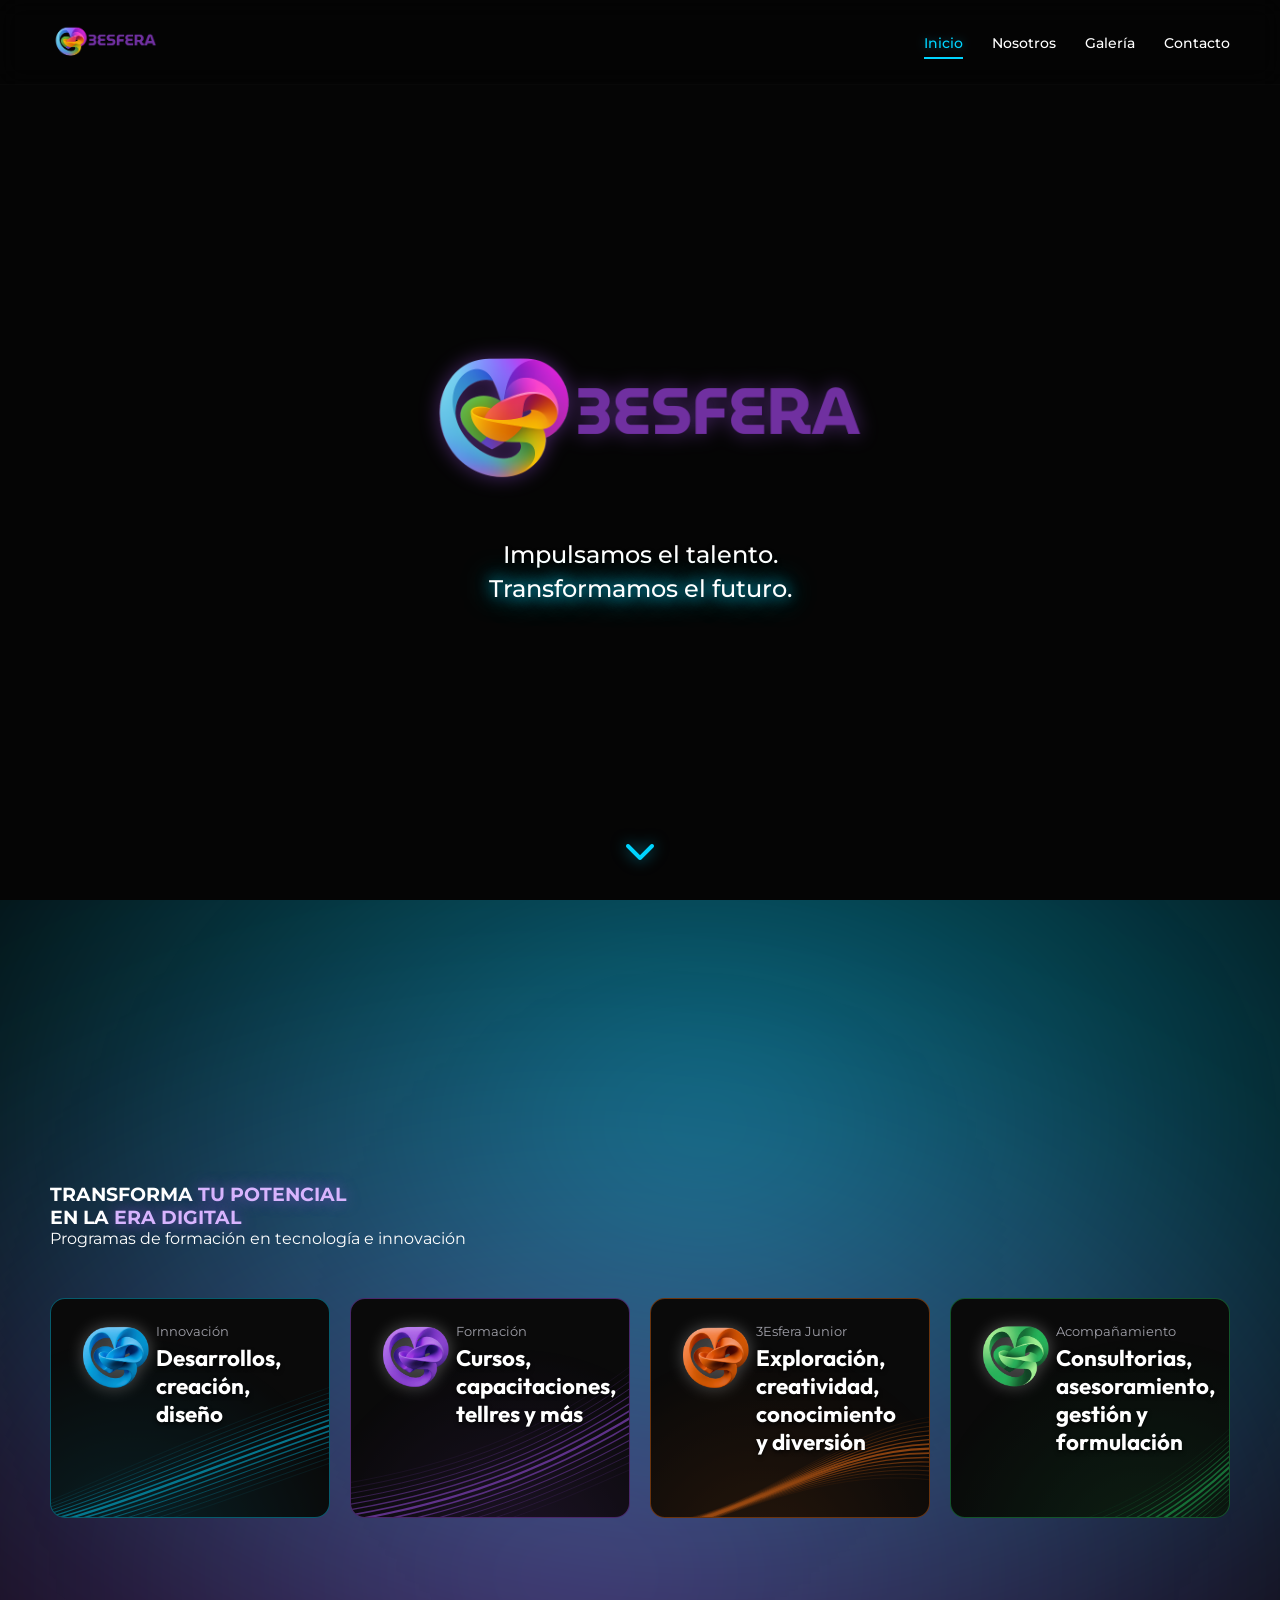
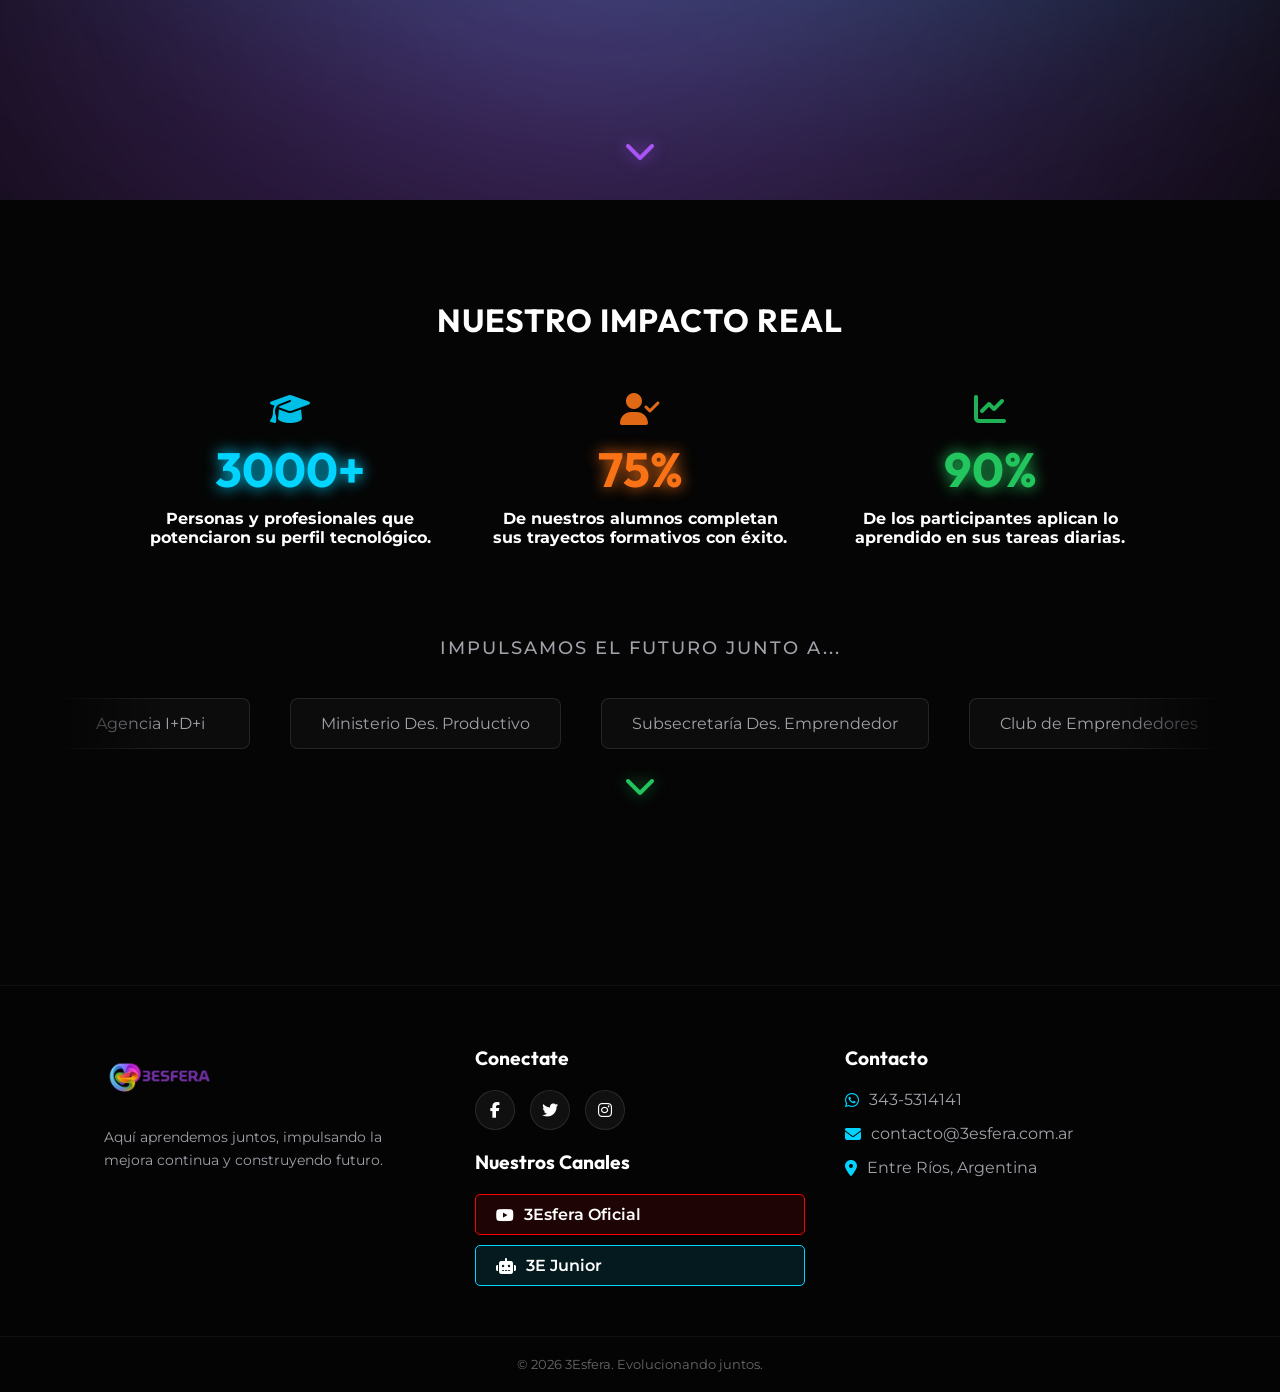
==== commit 0b649f76: "java mueno movil" ====
--- a/index.html
+++ b/index.html
@@ -19,7 +19,7 @@
         <div class="logo-container">
             <a href="index.html"><img src="./assets/logo colores violeta.png" alt="3Esfera Logo" class="logo-img"></a>
         </div>
-        <div class="nav-links">
+        <div class="nav-links" id="navLinks">
             <a href="index.html" class="active">Inicio</a>
             <a href="nosotros.html">Nosotros</a>
             <a href="galeria.html">Galería</a>
--- a/style/style.css
+++ b/style/style.css
@@ -15,34 +15,26 @@
     --neon-green: #22c55e;
     
     /* Tipografías */
-    --font-main: 'Outfit', sans-serif;       /* Títulos */
-    --font-body: 'Montserrat', sans-serif;   /* Textos */
+    --font-main: 'Outfit', sans-serif;
+    --font-body: 'Montserrat', sans-serif;
 }
 
 /* --- Reset y Base --- */
-* { 
-    margin: 0; 
-    padding: 0; 
-    box-sizing: border-box; 
-    scroll-behavior: smooth; 
-}
-
-body {
+* { margin: 0; padding: 0; box-sizing: border-box; scroll-behavior: smooth; }
+
+/* FIX VITAL: Evita el desborde horizontal en móviles */
+html, body {
     background-color: var(--bg-dark);
     color: var(--text-white);
     font-family: var(--font-body);
-    overflow-x: hidden;
+    overflow-x: hidden; 
+    width: 100%;
 }
 
 /* =========================================
    2. FONDO AMBIENTAL (Glow General)
    ========================================= */
-.background-glow {
-    position: fixed;
-    top: 0; left: 0; width: 100%; height: 100%;
-    z-index: -1;
-    pointer-events: none;
-}
+.background-glow { position: fixed; top: 0; left: 0; width: 100%; height: 100%; z-index: -1; pointer-events: none; }
 .glow-spot { position: absolute; border-radius: 50%; filter: blur(100px); opacity: 0.4; }
 .blue-top { top: -10%; left: -10%; width: 50vw; height: 50vw; background: radial-gradient(circle, var(--neon-blue), transparent 70%); }
 .orange-right { bottom: 10%; right: -10%; width: 40vw; height: 40vw; background: radial-gradient(circle, var(--neon-orange), transparent 70%); }
@@ -52,412 +44,101 @@
    3. NAVEGACIÓN (Navbar)
    ========================================= */
 .navbar {
-    display: flex; justify-content: space-between; align-items: center;
-    padding: 10px 50px;
-    position: fixed; top: 0; width: 100%;
-    z-index: 1000;
-    background: rgba(5, 5, 5, 0.091); /* Un poco más oscuro para legibilidad */
-    backdrop-filter: blur(12px);
-    -webkit-backdrop-filter: blur(12px);
+    display: flex; justify-content: space-between; align-items: center; padding: 10px 50px;
+    position: fixed; top: 0; width: 100%; z-index: 1000;
+    background: rgba(5, 5, 5, 0.091); backdrop-filter: blur(12px); -webkit-backdrop-filter: blur(12px);
     border-bottom: 1px solid rgba(255, 255, 255, 0.014);
 }
-
 .logo-container { display: flex; align-items: center; gap: 10px; }
 .logo-img { height: 60px; }
-.logo-text { font-family: var(--font-main); font-weight: 700; letter-spacing: 2px; font-size: 1.2rem; background: linear-gradient(to right, #fff, var(--neon-blue)); -webkit-background-clip: text; -webkit-text-fill-color: transparent; }
-
-.nav-links a { 
-    color: var(--text-white); 
-    text-decoration: none; 
-    margin-left: 25px; 
-    font-size: 0.9rem; 
-    transition: color 0.3s; 
-    font-weight: 500; 
-}
-.nav-links a:hover { color: var(--neon-blue); text-shadow: 0 0 10px rgba(0,212,255,0.4); }
-
-/* Estilo para el enlace activo (Página actual) */
-.nav-links a.active {
-    color: var(--neon-blue);
-    border-bottom: 2px solid var(--neon-blue);
-    padding-bottom: 5px;
-}
-
-.nav-btn-glow {
-    margin-left: 25px; background: transparent; color: var(--text-white);
-    padding: 8px 20px; border: 1px solid var(--neon-blue);
-    border-radius: 20px; cursor: pointer;
-    box-shadow: 0 0 10px rgba(0, 212, 255, 0.3);
-    transition: 0.3s;
-    font-family: var(--font-main);
-}
-.nav-btn-glow:hover { box-shadow: 0 0 20px var(--neon-blue); background: rgba(0, 212, 255, 0.1); }
-
-/* Espaciado para páginas internas (evita que el menú tape el contenido) */
-.page-padding {
-    padding-top: 140px; /* Ajuste para bajar el contenido */
-    padding-bottom: 80px;
-    min-height: 80vh;
-}
+.nav-links a { color: var(--text-white); text-decoration: none; margin-left: 25px; font-size: 0.9rem; transition: color 0.3s; font-weight: 500; }
+.nav-links a:hover, .nav-links a.active { color: var(--neon-blue); text-shadow: 0 0 10px rgba(0,212,255,0.4); }
+.nav-links a.active { border-bottom: 2px solid var(--neon-blue); padding-bottom: 5px; }
+
+/* Menú móvil (Oculto por defecto en PC) */
+.mobile-menu-btn { display: none; }
+.page-padding { padding-top: 140px; padding-bottom: 80px; min-height: 80vh; }
 
 /* =========================================
    4. SECCIÓN HERO (Inicio)
    ========================================= */
 .hero-section {
-    min-height: 100vh; display: flex; flex-direction: column; justify-content: center; align-items: center; text-align: center;
-    padding: 100px 20px 60px 20px;
-    position: relative; /* ¡Muy importante! */
-}
-/* Contenedor Animado (Esto centra la caja completa) */
-/* .logo-anim-container {
-    position: relative;
-    display: block; // Cambiamos a block para poder centrarlo 
-    margin: 0 auto 0px auto; // Centrado automático a los lados, 5px abajo 
-    max-width: 550px; /* Le damos el mismo ancho máximo que al logo 
-    width: 100%;
-} */
-.logo-anim-container {
-    position: relative;
-    display: block; 
-    /* El -20px tira el texto de abajo hacia arriba */
-    margin: 0 auto -20px auto; 
-    max-width: 550px; 
-    width: 100%;
-}
-/* --- NUEVO: ESTILOS DEL LOGO VIOLETA --- */
-.hero-main-logo {
-    max-width: 550px; 
-    width: 100%;
-    height: auto;
-    display: block;
-    margin: 0 auto; /* Obliga al logo a centrarse dentro de su caja */
-    
-    /* El drop-shadow se adapta a la forma del PNG transparente */
-    filter: drop-shadow(0 0 20px rgba(168, 85, 247, 0.6)) drop-shadow(0 0 10px rgba(168, 85, 247, 0.8));
-    animation: neon-pulse 3s infinite alternate ease-in-out;
-}
-
-/* =========================================
-   Animación Láser/Neón del Logo
-   ========================================= */
-
-.logo-anim-container {
-    position: relative;
-    display: inline-block; /* Se ajusta exactamente al ancho del logo */
-    margin-bottom: 30px;
-}
-
-.hero-main-logo {
-    max-width: 450px;
-    width: 100%;
-    height: auto;
-    display: block;
-    /* Le dejamos un resplandor estático suave para que el logo siempre destaque */
-    filter: drop-shadow(0 0 10px rgba(168, 85, 247, 0.4));
-}
-
-/* Base geométrica para los "cometas" de luz */
-.flare-top, .flare-bottom {
-    position: absolute;
-    height: 3px; /* Grosor del rayo láser */
-    width: 150px; /* Largo de la estela */
-    opacity: 0;
-    z-index: 10;
-    pointer-events: none; /* Evita interferir si pasas el mouse por encima */
-}
-
-/* Láser Superior (De izquierda a derecha) */
-.flare-top {
-    top: -5px; /* Altura sobre el borde superior */
-    left: 0;
-    /* Degradado: cola transparente -> cuerpo violeta -> cabeza blanca */
-    background: linear-gradient(to right, transparent 0%, rgba(168, 85, 247, 0.8) 70%, #fff 100%);
-    box-shadow: 15px 0 20px rgba(168, 85, 247, 1); /* Resplandor intenso en la punta */
-    border-radius: 0 50% 50% 0;
-    /* Ciclo total de 40s */
-    animation: laser-top-run 40s infinite linear;
-}
-
-/* Láser Superior (De izquierda a derecha) */
-.flare-top {
-    top: -5px; /* Ajusta este valor si necesitas que baje hacia las letras */
-    left: 0;
-    background: linear-gradient(to right, transparent 0%, rgba(168, 85, 247, 0.8) 70%, #fff 100%);
-    box-shadow: 15px 0 20px rgba(168, 85, 247, 1);
-    border-radius: 0 50% 50% 0;
-    /* REDUCIMOS EL TIEMPO A 12 SEGUNDOS */
-    animation: laser-top-run 20s infinite linear; 
-}
-
-/* Láser Inferior (De derecha a izquierda) */
-.flare-bottom {
-    bottom: -5px; /* Ajusta este valor si necesitas que suba hacia las letras */
-    right: 0;
-    background: linear-gradient(to left, transparent 0%, rgba(168, 85, 247, 0.8) 70%, #fff 100%);
-    box-shadow: -15px 0 20px rgba(168, 85, 247, 1);
-    border-radius: 50% 0 0 50%;
-    /* REDUCIMOS EL TIEMPO A 12 SEGUNDOS */
-    animation: laser-bottom-run 20s infinite linear;
-}
-
-/* 4. Tiempos Matemáticos Acelerados (Ciclo de 12 seg) */
-@keyframes laser-top-run {
-    0% { left: -150px; opacity: 0; }
-    2% { opacity: 1; }
-    15% { left: 100%; opacity: 1; transform: translateX(0); } /* Cruza el logo */
-    20% { left: 100%; opacity: 0; transform: translateX(40vw); } /* Desaparece a la derecha */
-    100% { left: 100%; opacity: 0; transform: translateX(40vw); } /* Espera oculta */
-}
-
-@keyframes laser-bottom-run {
-    0% { right: -150px; opacity: 0; }
-    48% { right: -150px; opacity: 0; } /* Se mantiene oculta la primera mitad */
-    50% { opacity: 1; } /* Arranca a los 6 segundos */
-    65% { right: 100%; opacity: 1; transform: translateX(0); } /* Cruza el logo */
-    70% { right: 100%; opacity: 0; transform: translateX(-40vw); } /* Desaparece a la izquierda */
-    100% { right: 100%; opacity: 0; transform: translateX(-40vw); }
-}
-/* --------------------------------------- */
-.hero-title {
-    font-size: 1.5rem; /* Tamaño más pequeño tipo subtítulo */
-    font-weight: 500;  /* Letra un poco más fina para que sea elegante */
-    margin-top: 0; 
-    margin-bottom: 20px; /* Reduce el espacio entre este texto y el botón */
-    line-height: 1.4;
-    text-shadow: 0 2px 4px rgba(0,0,0,0.8);
-}
-/* Para que en celulares no se vea tan grande el subtítulo */
-@media (max-width: 768px) {
-    /* Mostramos el botón de hamburguesa */
-    .mobile-menu-btn {
-        display: block;
-        background: none;
-        border: none;
-        color: var(--text-white);
-        font-size: 1.5rem;
-        cursor: pointer;
-        z-index: 1100;
-    }
-
-    /* Convertimos el menú en una persiana vertical */
-    .nav-links {
-        display: none; /* Se mantiene oculto por defecto */
-        position: absolute;
-        top: 100%; /* Aparece justo debajo del header */
-        left: 0;
-        width: 100%;
-        background: rgba(10, 10, 10, 0.95);
-        backdrop-filter: blur(15px);
-        flex-direction: column;
-        padding: 20px 0;
-        border-bottom: 1px solid rgba(168, 85, 247, 0.3);
-    }
-
-    /* Clase que activaremos con JavaScript para mostrarlo */
-    .nav-links.active {
-        display: flex;
-    }
-
-    .nav-links a {
-        padding: 15px 0;
-        width: 100%;
-        text-align: center;
-    }
-}
-
-/* Ocultamos el botón en pantallas grandes */
-.mobile-menu-btn {
-    display: none;
-}
-.text-glow-blue {
-    color: var(--text-white);
-    text-shadow: 0 0 15px var(--neon-blue), 0 0 30px var(--neon-blue);
-}
-.hero-subtitle {
-    max-width: 700px; margin: 0 auto 40px; font-size: 1.1rem; color: var(--text-gray); line-height: 1.6;
-}
-.cta-button {
-    margin-top: 0px; /* Quitamos cualquier espacio extra arriba */
-    /* (Mantén el resto de tus estilos del botón como padding, colores, etc.) */
-    display: inline-block;
-    padding: 12px 30px;
-    border-radius: 30px;
-    font-weight: 600;
-    text-decoration: none;
-    transition: 0.3s ease;
-    background-color: transparent;
-}
-.blue-border {
-    border: 2px solid var(--neon-blue);
-    box-shadow: 0 0 15px rgba(0, 212, 255, 0.4), inset 0 0 10px rgba(0, 212, 255, 0.1);
-}
-.blue-border:hover { box-shadow: 0 0 30px var(--neon-blue); transform: scale(1.05); }
-
-/* =========================================
-   5. SECCIÓN SERVICIOS (Con Animación)
-   ========================================= */
-.courses-section { 
-    padding: 100px 50px; 
-    min-height: 100vh; 
-    display: flex; flex-direction: column; justify-content: center;
-    position: relative; 
-    overflow: hidden; 
-    z-index: 1; 
-}
-
-/* Animación de Fondo Específica */
-.services-animated-bg {
-    position: absolute; top: 0; left: 0; width: 100%; height: 100%;
-    z-index: -1; pointer-events: none; opacity: 0.0;
-}
-.neon-wave {
-    position: absolute; border-radius: 50%; filter: blur(80px); mix-blend-mode: screen;
-}
-.wave-blue {
-    top: -50%; left: -20%; width: 150%; height: 150%;
-    background: radial-gradient(ellipse at center, var(--neon-blue), transparent 70%);
-    opacity: 0.5; animation: waveFloat1 25s infinite alternate ease-in-out; transform-origin: 40% 40%;
-}
-.wave-purple {
-    bottom: -50%; right: -20%; width: 150%; height: 150%;
-    background: radial-gradient(ellipse at center, var(--neon-purple), transparent 70%);
-    opacity: 0.4; animation: waveFloat2 30s infinite alternate-reverse ease-in-out; transform-origin: 60% 60%;
-}
-
-@keyframes waveFloat1 {
-    0% { transform: rotate(0deg) translate(0, 0) scale(1); }
-    100% { transform: rotate(15deg) translate(5%, 5%) scale(1.1); }
-}
-@keyframes waveFloat2 {
-    0% { transform: rotate(0deg) translate(0, 0) scale(1); }
-    100% { transform: rotate(-10deg) translate(-5%, 2%) scale(1.05); }
-}
-
-/* Contenido Servicios */
+    min-height: 100vh; display: flex; flex-direction: column; justify-content: center; align-items: center; 
+    text-align: center; padding: 100px 20px 60px 20px; position: relative; overflow-x: hidden;
+}
+
+.logo-anim-container { position: relative; display: block; margin: 0 auto -20px auto; max-width: 550px; width: 100%; margin-bottom: 30px; }
+.hero-main-logo { max-width: 450px; width: 100%; height: auto; display: block; margin: 0 auto; filter: drop-shadow(0 0 10px rgba(168, 85, 247, 0.4)); }
+
+/* Animación Láser */
+.flare-top, .flare-bottom { position: absolute; height: 3px; width: 150px; opacity: 0; z-index: 10; pointer-events: none; }
+.flare-top { top: -5px; left: 0; background: linear-gradient(to right, transparent 0%, rgba(168, 85, 247, 0.8) 70%, #fff 100%); box-shadow: 15px 0 20px rgba(168, 85, 247, 1); border-radius: 0 50% 50% 0; animation: laser-top-run 20s infinite linear; }
+.flare-bottom { bottom: -5px; right: 0; background: linear-gradient(to left, transparent 0%, rgba(168, 85, 247, 0.8) 70%, #fff 100%); box-shadow: -15px 0 20px rgba(168, 85, 247, 1); border-radius: 50% 0 0 50%; animation: laser-bottom-run 20s infinite linear; }
+
+@keyframes laser-top-run { 0% { left: -150px; opacity: 0; } 2% { opacity: 1; } 15% { left: 100%; opacity: 1; transform: translateX(0); } 20% { left: 100%; opacity: 0; transform: translateX(40vw); } 100% { left: 100%; opacity: 0; transform: translateX(40vw); } }
+@keyframes laser-bottom-run { 0% { right: -150px; opacity: 0; } 48% { right: -150px; opacity: 0; } 50% { opacity: 1; } 65% { right: 100%; opacity: 1; transform: translateX(0); } 70% { right: 100%; opacity: 0; transform: translateX(-40vw); } 100% { right: 100%; opacity: 0; transform: translateX(-40vw); } }
+
+.hero-title { font-size: 1.5rem; font-weight: 500; margin-top: 0; margin-bottom: 20px; line-height: 1.4; text-shadow: 0 2px 4px rgba(0,0,0,0.8); }
+.text-glow-blue { color: var(--text-white); text-shadow: 0 0 15px var(--neon-blue), 0 0 30px var(--neon-blue); }
+
+/* Flechas de Scroll Animadas */
+.scroll-down-arrow { position: absolute; bottom: 30px; left: 50%; transform: translateX(-50%); font-size: 2rem; text-decoration: none; z-index: 10; transition: 0.3s ease; animation: bounce 2s infinite; }
+.scroll-down-arrow.arrow-blue { color: var(--neon-blue); text-shadow: 0 0 15px rgba(0, 212, 255, 0.6); }
+.scroll-down-arrow.arrow-purple { color: var(--neon-purple); text-shadow: 0 0 15px rgba(168, 85, 247, 0.6); }
+.scroll-down-arrow.arrow-green { color: var(--neon-green); text-shadow: 0 0 15px rgba(34, 197, 94, 0.6); }
+.scroll-down-arrow:hover { color: #fff; animation-play-state: paused; transform: translateX(-50%) scale(1.2); }
+@keyframes bounce { 0%, 20%, 50%, 80%, 100% { transform: translateX(-50%) translateY(0); } 40% { transform: translateX(-50%) translateY(-20px); } 60% { transform: translateX(-50%) translateY(-10px); } }
+
+/* =========================================
+   5. SECCIÓN SERVICIOS Y TARJETAS
+   ========================================= */
+.courses-section { padding: 100px 50px; min-height: 100vh; display: flex; flex-direction: column; justify-content: center; position: relative; overflow: hidden; z-index: 1; }
+.services-animated-bg { position: absolute; top: 0; left: 0; width: 100%; height: 100%; z-index: -1; pointer-events: none; }
+.neon-wave { position: absolute; border-radius: 50%; filter: blur(80px); mix-blend-mode: screen; }
+.wave-blue { top: -50%; left: -20%; width: 150%; height: 150%; background: radial-gradient(ellipse at center, var(--neon-blue), transparent 70%); opacity: 0.5; animation: waveFloat1 25s infinite alternate ease-in-out; transform-origin: 40% 40%; }
+.wave-purple { bottom: -50%; right: -20%; width: 150%; height: 150%; background: radial-gradient(ellipse at center, var(--neon-purple), transparent 70%); opacity: 0.4; animation: waveFloat2 30s infinite alternate-reverse ease-in-out; transform-origin: 60% 60%; }
+
+@keyframes waveFloat1 { 0% { transform: rotate(0deg) translate(0, 0) scale(1); } 100% { transform: rotate(15deg) translate(5%, 5%) scale(1.1); } }
+@keyframes waveFloat2 { 0% { transform: rotate(0deg) translate(0, 0) scale(1); } 100% { transform: rotate(-10deg) translate(-5%, 2%) scale(1.05); } }
+
 .courses-header { margin-bottom: 50px; max-width: 600px; position: relative; z-index: 2; }
 .courses-header h2 { font-family: var(--font-main); font-size: 2.5rem; margin-bottom: 15px; }
 .text-purple { color: #d8b4fe; text-shadow: 0 0 15px rgba(168, 85, 247, 0.6); }
 
-.cta-small-button {
-    background: transparent; border: 1px solid #ffffff; color: #fff;
-    padding: 8px 20px; border-radius: 20px; margin-top: 15px; cursor: pointer; transition: 0.3s;
-    font-family: var(--font-main);
-}
-.cta-small-button:hover { background: rgba(255,255,255,0.1); }
-
-/* Grid de Tarjetas */
-.cards-grid {
-    display: grid; grid-template-columns: repeat(auto-fit, minmax(250px, 1fr));
-    gap: 20px; position: relative; z-index: 2;
-}
-
-.course-card {
-    height: 220px; border-radius: 15px; background-color: #0a0a0a; 
-    border: 1px solid rgba(255, 255, 255, 0.1); position: relative; overflow: hidden; 
-    cursor: pointer; transition: transform 0.3s ease, box-shadow 0.3s ease;
-    display: flex; align-items: flex-end; padding: 25px;
-}
-
-.course-card::before {
-    content: ''; position: absolute; top: 0; left: 0; right: 0; bottom: 0; opacity: 0.6; z-index: 1; transition: opacity 0.3s ease;
-}
-/* =========================================
-   Texturas de Tarjetas: Efecto Ribbon 3D Cruzado (15 líneas)
-   ========================================= */
-
-/* 1. AZUL: Abanico desde abajo izquierda hacia el centro */
-.card-blue { border-color: rgba(0, 212, 255, 0.4); }
-.card-blue::before { 
-    background: radial-gradient(circle at 30% 120%, rgba(0, 212, 255, 0.2), transparent 70%),
-                url("data:image/svg+xml,%3Csvg xmlns='http://www.w3.org/2000/svg' viewBox='0 0 400 200' fill='none' stroke='%2300d4ff'%3E%3Cpath d='M-20,220 C100,180 200,120 420,50' stroke-width='0.5' opacity='0.2'/%3E%3Cpath d='M-20,220 C100,185 200,125 420,55' stroke-width='0.6' opacity='0.3'/%3E%3Cpath d='M-20,220 C100,190 200,130 420,60' stroke-width='0.7' opacity='0.4'/%3E%3Cpath d='M-20,220 C100,195 200,135 420,65' stroke-width='0.8' opacity='0.5'/%3E%3Cpath d='M-20,220 C100,200 200,140 420,70' stroke-width='1.0' opacity='0.6'/%3E%3Cpath d='M-20,220 C100,205 200,145 420,75' stroke-width='1.2' opacity='0.7'/%3E%3Cpath d='M-20,220 C100,210 200,150 420,80' stroke-width='1.5' opacity='0.8'/%3E%3Cpath d='M-20,220 C100,215 200,155 420,85' stroke-width='2.0' opacity='0.9'/%3E%3Cpath d='M-20,220 C100,220 200,160 420,90' stroke-width='1.5' opacity='0.8'/%3E%3Cpath d='M-20,220 C100,225 200,165 420,95' stroke-width='1.2' opacity='0.7'/%3E%3Cpath d='M-20,220 C100,230 200,170 420,100' stroke-width='1.0' opacity='0.6'/%3E%3Cpath d='M-20,220 C100,235 200,175 420,105' stroke-width='0.8' opacity='0.5'/%3E%3Cpath d='M-20,220 C100,240 200,180 420,110' stroke-width='0.7' opacity='0.4'/%3E%3Cpath d='M-20,220 C100,245 200,185 420,115' stroke-width='0.6' opacity='0.3'/%3E%3Cpath d='M-20,220 C100,250 200,190 420,120' stroke-width='0.5' opacity='0.2'/%3E%3C/svg%3E");
-    background-size: cover; background-position: center bottom; background-repeat: no-repeat;
-}
-.card-blue:hover { box-shadow: 0 0 25px rgba(0, 212, 255, 0.4); border-color: var(--neon-blue); }
-
-/* 2. MORADA: Caída cruzada desde la derecha */
-.card-purple { border-color: rgba(168, 85, 247, 0.4); }
-.card-purple::before { 
-    background: radial-gradient(circle at 60% 120%, rgba(168, 85, 247, 0.2), transparent 70%),
-                url("data:image/svg+xml,%3Csvg xmlns='http://www.w3.org/2000/svg' viewBox='0 0 400 200' fill='none' stroke='%23a855f7'%3E%3Cpath d='M420,-20 C320,80 220,160 -20,180' stroke-width='0.5' opacity='0.2'/%3E%3Cpath d='M420,-10 C320,85 220,165 -20,185' stroke-width='0.6' opacity='0.3'/%3E%3Cpath d='M420,0 C320,90 220,170 -20,190' stroke-width='0.7' opacity='0.4'/%3E%3Cpath d='M420,10 C320,95 220,175 -20,195' stroke-width='0.8' opacity='0.5'/%3E%3Cpath d='M420,20 C320,100 220,180 -20,200' stroke-width='1.0' opacity='0.6'/%3E%3Cpath d='M420,30 C320,105 220,185 -20,205' stroke-width='1.2' opacity='0.7'/%3E%3Cpath d='M420,40 C320,110 220,190 -20,210' stroke-width='1.5' opacity='0.8'/%3E%3Cpath d='M420,50 C320,115 220,195 -20,215' stroke-width='2.0' opacity='0.9'/%3E%3Cpath d='M420,60 C320,120 220,200 -20,220' stroke-width='1.5' opacity='0.8'/%3E%3Cpath d='M420,70 C320,125 220,205 -20,225' stroke-width='1.2' opacity='0.7'/%3E%3Cpath d='M420,80 C320,130 220,210 -20,230' stroke-width='1.0' opacity='0.6'/%3E%3Cpath d='M420,90 C320,135 220,215 -20,235' stroke-width='0.8' opacity='0.5'/%3E%3Cpath d='M420,100 C320,140 220,220 -20,240' stroke-width='0.7' opacity='0.4'/%3E%3Cpath d='M420,110 C320,145 220,225 -20,245' stroke-width='0.6' opacity='0.3'/%3E%3Cpath d='M420,120 C320,150 220,230 -20,250' stroke-width='0.5' opacity='0.2'/%3E%3C/svg%3E");
-    background-size: cover; background-position: center bottom; background-repeat: no-repeat;
-}
-.card-purple:hover { box-shadow: 0 0 25px rgba(168, 85, 247, 0.4); border-color: var(--neon-purple); }
-
-/* 3. NARANJA: Onda sinuosa cruzada */
-.card-orange { border-color: rgba(249, 115, 22, 0.4); }
-.card-orange::before { 
-    background: radial-gradient(circle at 40% 120%, rgba(249, 115, 22, 0.2), transparent 70%),
-                url("data:image/svg+xml,%3Csvg xmlns='http://www.w3.org/2000/svg' viewBox='0 0 400 200' fill='none' stroke='%23f97316'%3E%3Cpath d='M-20,180 C150,280 250,50 420,120' stroke-width='0.5' opacity='0.2'/%3E%3Cpath d='M-20,185 C150,275 250,55 420,125' stroke-width='0.6' opacity='0.3'/%3E%3Cpath d='M-20,190 C150,270 250,60 420,130' stroke-width='0.7' opacity='0.4'/%3E%3Cpath d='M-20,195 C150,265 250,65 420,135' stroke-width='0.8' opacity='0.5'/%3E%3Cpath d='M-20,200 C150,260 250,70 420,140' stroke-width='1.0' opacity='0.6'/%3E%3Cpath d='M-20,205 C150,255 250,75 420,145' stroke-width='1.2' opacity='0.7'/%3E%3Cpath d='M-20,210 C150,250 250,80 420,150' stroke-width='1.5' opacity='0.8'/%3E%3Cpath d='M-20,215 C150,245 250,85 420,155' stroke-width='2.0' opacity='0.9'/%3E%3Cpath d='M-20,220 C150,240 250,90 420,160' stroke-width='1.5' opacity='0.8'/%3E%3Cpath d='M-20,225 C150,235 250,95 420,165' stroke-width='1.2' opacity='0.7'/%3E%3Cpath d='M-20,230 C150,230 250,100 420,170' stroke-width='1.0' opacity='0.6'/%3E%3Cpath d='M-20,235 C150,225 250,105 420,175' stroke-width='0.8' opacity='0.5'/%3E%3Cpath d='M-20,240 C150,220 250,110 420,180' stroke-width='0.7' opacity='0.4'/%3E%3Cpath d='M-20,245 C150,215 250,115 420,185' stroke-width='0.6' opacity='0.3'/%3E%3Cpath d='M-20,250 C150,210 250,120 420,190' stroke-width='0.5' opacity='0.2'/%3E%3C/svg%3E");
-    background-size: cover; background-position: center bottom; background-repeat: no-repeat;
-}
-.card-orange:hover { box-shadow: 0 0 25px rgba(249, 115, 22, 0.4); border-color: var(--neon-orange); }
-
-/* 4. VERDE: Remolino desde la esquina derecha */
-.card-green { border-color: rgba(34, 197, 94, 0.4); }
-.card-green::before { 
-    background: radial-gradient(circle at 70% 120%, rgba(34, 197, 94, 0.2), transparent 70%),
-                url("data:image/svg+xml,%3Csvg xmlns='http://www.w3.org/2000/svg' viewBox='0 0 400 200' fill='none' stroke='%2322c55e'%3E%3Cpath d='M420,0 C320,180 150,250 -20,220' stroke-width='0.5' opacity='0.2'/%3E%3Cpath d='M420,5 C320,185 150,255 -20,225' stroke-width='0.6' opacity='0.3'/%3E%3Cpath d='M420,10 C320,190 150,260 -20,230' stroke-width='0.7' opacity='0.4'/%3E%3Cpath d='M420,15 C320,195 150,265 -20,235' stroke-width='0.8' opacity='0.5'/%3E%3Cpath d='M420,20 C320,200 150,270 -20,240' stroke-width='1.0' opacity='0.6'/%3E%3Cpath d='M420,25 C320,205 150,275 -20,245' stroke-width='1.2' opacity='0.7'/%3E%3Cpath d='M420,30 C320,210 150,280 -20,250' stroke-width='1.5' opacity='0.8'/%3E%3Cpath d='M420,35 C320,215 150,285 -20,255' stroke-width='2.0' opacity='0.9'/%3E%3Cpath d='M420,40 C320,220 150,290 -20,260' stroke-width='1.5' opacity='0.8'/%3E%3Cpath d='M420,45 C320,225 150,295 -20,265' stroke-width='1.2' opacity='0.7'/%3E%3Cpath d='M420,50 C320,230 150,300 -20,270' stroke-width='1.0' opacity='0.6'/%3E%3Cpath d='M420,55 C320,235 150,305 -20,275' stroke-width='0.8' opacity='0.5'/%3E%3Cpath d='M420,60 C320,240 150,310 -20,280' stroke-width='0.7' opacity='0.4'/%3E%3Cpath d='M420,65 C320,245 150,315 -20,285' stroke-width='0.6' opacity='0.3'/%3E%3Cpath d='M420,70 C320,250 150,320 -20,290' stroke-width='0.5' opacity='0.2'/%3E%3C/svg%3E");
-    background-size: cover; background-position: center bottom; background-repeat: no-repeat;
-}
-.card-green:hover { box-shadow: 0 0 25px rgba(34, 197, 94, 0.4); border-color: var(--neon-green); }
-
-/* Grid de Tarjetas */
-.cards-grid {
-    display: grid; grid-template-columns: repeat(auto-fit, minmax(250px, 1fr));
-    gap: 20px; position: relative; z-index: 2;
-}
-
-.course-card {
-    height: 220px; border-radius: 15px; background-color: #0a0a0a; 
-    /* Cambiamos alineación a top/left y añadimos borde base transparente */
-    border: 1px solid rgba(255, 255, 255, 0.1); position: relative; overflow: hidden; 
-    cursor: pointer; transition: transform 0.3s ease, box-shadow 0.3s ease, border-color 0.3s ease;
-    display: flex; align-items: flex-start; justify-content: flex-start; padding: 25px;
-}
-
-.course-card::before {
-    content: ''; position: absolute; top: 0; left: 0; right: 0; bottom: 0; opacity: 0.6; z-index: 1; transition: opacity 0.3s ease;
-}
-
+.cards-grid { display: grid; grid-template-columns: repeat(auto-fit, minmax(250px, 1fr)); gap: 20px; position: relative; z-index: 2; }
+.course-card { height: 220px; border-radius: 15px; background-color: #0a0a0a; border: 1px solid rgba(255, 255, 255, 0.1); position: relative; overflow: hidden; cursor: pointer; transition: 0.3s ease; display: flex; align-items: flex-start; justify-content: flex-start; padding: 25px; }
+.course-card::before { content: ''; position: absolute; top: 0; left: 0; right: 0; bottom: 0; opacity: 0.6; z-index: 1; transition: 0.3s ease; }
 .card-content { position: relative; z-index: 2; width: 100%; text-align: left; }
-/* =========================================
-   Imágenes dentro de las Tarjetas
-   ========================================= */
-.card-image {
-    width: 80px; /* Tamaño de la imagen (ajústalo según necesites) */
-    height: auto;
-    margin-bottom: 20px; /* Separación entre la imagen y el texto */
-    position: relative;
-    z-index: 2; /* ¡Súper importante! Esto la pone por encima de los láseres */
-    
-    /* Opcional: Le da un brillo suave a la imagen para que haga juego con el neón */
-    filter: drop-shadow(0 0 8px rgba(255, 255, 255, 0.3)); 
-    transition: transform 0.3s ease;
-}
-
-/* Efecto hover: la imagen salta un poquito cuando pasas el mouse por la tarjeta */
-.course-card:hover .card-image {
-    transform: translateY(-5px) scale(1.05);
-}
+.card-image { width: 80px; height: auto; margin-bottom: 20px; position: relative; z-index: 2; filter: drop-shadow(0 0 8px rgba(255, 255, 255, 0.3)); transition: 0.3s ease; }
+.course-card:hover .card-image { transform: translateY(-5px) scale(1.05); }
 .card-label { font-size: 0.8rem; color: var(--text-gray); display: block; margin-bottom: 5px; }
 .course-card h3 { font-family: var(--font-main); font-size: 1.4rem; text-shadow: 0 2px 4px rgba(0,0,0,0.8); margin: 0; }
 
-/* =========================================
-   6. SECCIÓN IMPACTO
-   ========================================= */
-.impact-section { 
-    padding: 100px 50px; 
-    text-align: center; 
-    position: relative; /* ESTA ES LA MAGIA QUE LA MANTIENE EN SU LUGAR */
-    padding-bottom: 100px; /* Le damos espacio para que la flecha no tape los logos */
-}
+/* Texturas de Tarjetas (SVG Intactos) */
+.card-blue { border-color: rgba(0, 212, 255, 0.4); }
+.card-blue::before { background: radial-gradient(circle at 30% 120%, rgba(0, 212, 255, 0.2), transparent 70%), url("data:image/svg+xml,%3Csvg xmlns='http://www.w3.org/2000/svg' viewBox='0 0 400 200' fill='none' stroke='%2300d4ff'%3E%3Cpath d='M-20,220 C100,180 200,120 420,50' stroke-width='0.5' opacity='0.2'/%3E%3Cpath d='M-20,220 C100,185 200,125 420,55' stroke-width='0.6' opacity='0.3'/%3E%3Cpath d='M-20,220 C100,190 200,130 420,60' stroke-width='0.7' opacity='0.4'/%3E%3Cpath d='M-20,220 C100,195 200,135 420,65' stroke-width='0.8' opacity='0.5'/%3E%3Cpath d='M-20,220 C100,200 200,140 420,70' stroke-width='1.0' opacity='0.6'/%3E%3Cpath d='M-20,220 C100,205 200,145 420,75' stroke-width='1.2' opacity='0.7'/%3E%3Cpath d='M-20,220 C100,210 200,150 420,80' stroke-width='1.5' opacity='0.8'/%3E%3Cpath d='M-20,220 C100,215 200,155 420,85' stroke-width='2.0' opacity='0.9'/%3E%3Cpath d='M-20,220 C100,220 200,160 420,90' stroke-width='1.5' opacity='0.8'/%3E%3Cpath d='M-20,220 C100,225 200,165 420,95' stroke-width='1.2' opacity='0.7'/%3E%3Cpath d='M-20,220 C100,230 200,170 420,100' stroke-width='1.0' opacity='0.6'/%3E%3Cpath d='M-20,220 C100,235 200,175 420,105' stroke-width='0.8' opacity='0.5'/%3E%3Cpath d='M-20,220 C100,240 200,180 420,110' stroke-width='0.7' opacity='0.4'/%3E%3Cpath d='M-20,220 C100,245 200,185 420,115' stroke-width='0.6' opacity='0.3'/%3E%3Cpath d='M-20,220 C100,250 200,190 420,120' stroke-width='0.5' opacity='0.2'/%3E%3C/svg%3E"); background-size: cover; background-position: center bottom; background-repeat: no-repeat; }
+.card-blue:hover { box-shadow: 0 0 25px rgba(0, 212, 255, 0.4); border-color: var(--neon-blue); }
+
+.card-purple { border-color: rgba(168, 85, 247, 0.4); }
+.card-purple::before { background: radial-gradient(circle at 60% 120%, rgba(168, 85, 247, 0.2), transparent 70%), url("data:image/svg+xml,%3Csvg xmlns='http://www.w3.org/2000/svg' viewBox='0 0 400 200' fill='none' stroke='%23a855f7'%3E%3Cpath d='M420,-20 C320,80 220,160 -20,180' stroke-width='0.5' opacity='0.2'/%3E%3Cpath d='M420,-10 C320,85 220,165 -20,185' stroke-width='0.6' opacity='0.3'/%3E%3Cpath d='M420,0 C320,90 220,170 -20,190' stroke-width='0.7' opacity='0.4'/%3E%3Cpath d='M420,10 C320,95 220,175 -20,195' stroke-width='0.8' opacity='0.5'/%3E%3Cpath d='M420,20 C320,100 220,180 -20,200' stroke-width='1.0' opacity='0.6'/%3E%3Cpath d='M420,30 C320,105 220,185 -20,205' stroke-width='1.2' opacity='0.7'/%3E%3Cpath d='M420,40 C320,110 220,190 -20,210' stroke-width='1.5' opacity='0.8'/%3E%3Cpath d='M420,50 C320,115 220,195 -20,215' stroke-width='2.0' opacity='0.9'/%3E%3Cpath d='M420,60 C320,120 220,200 -20,220' stroke-width='1.5' opacity='0.8'/%3E%3Cpath d='M420,70 C320,125 220,205 -20,225' stroke-width='1.2' opacity='0.7'/%3E%3Cpath d='M420,80 C320,130 220,210 -20,230' stroke-width='1.0' opacity='0.6'/%3E%3Cpath d='M420,90 C320,135 220,215 -20,235' stroke-width='0.8' opacity='0.5'/%3E%3Cpath d='M420,100 C320,140 220,220 -20,240' stroke-width='0.7' opacity='0.4'/%3E%3Cpath d='M420,110 C320,145 220,225 -20,245' stroke-width='0.6' opacity='0.3'/%3E%3Cpath d='M420,120 C320,150 220,230 -20,250' stroke-width='0.5' opacity='0.2'/%3E%3C/svg%3E"); background-size: cover; background-position: center bottom; background-repeat: no-repeat; }
+.card-purple:hover { box-shadow: 0 0 25px rgba(168, 85, 247, 0.4); border-color: var(--neon-purple); }
+
+.card-orange { border-color: rgba(249, 115, 22, 0.4); }
+.card-orange::before { background: radial-gradient(circle at 40% 120%, rgba(249, 115, 22, 0.2), transparent 70%), url("data:image/svg+xml,%3Csvg xmlns='http://www.w3.org/2000/svg' viewBox='0 0 400 200' fill='none' stroke='%23f97316'%3E%3Cpath d='M-20,180 C150,280 250,50 420,120' stroke-width='0.5' opacity='0.2'/%3E%3Cpath d='M-20,185 C150,275 250,55 420,125' stroke-width='0.6' opacity='0.3'/%3E%3Cpath d='M-20,190 C150,270 250,60 420,130' stroke-width='0.7' opacity='0.4'/%3E%3Cpath d='M-20,195 C150,265 250,65 420,135' stroke-width='0.8' opacity='0.5'/%3E%3Cpath d='M-20,200 C150,260 250,70 420,140' stroke-width='1.0' opacity='0.6'/%3E%3Cpath d='M-20,205 C150,255 250,75 420,145' stroke-width='1.2' opacity='0.7'/%3E%3Cpath d='M-20,210 C150,250 250,80 420,150' stroke-width='1.5' opacity='0.8'/%3E%3Cpath d='M-20,215 C150,245 250,85 420,155' stroke-width='2.0' opacity='0.9'/%3E%3Cpath d='M-20,220 C150,240 250,90 420,160' stroke-width='1.5' opacity='0.8'/%3E%3Cpath d='M-20,225 C150,235 250,95 420,165' stroke-width='1.2' opacity='0.7'/%3E%3Cpath d='M-20,230 C150,230 250,100 420,170' stroke-width='1.0' opacity='0.6'/%3E%3Cpath d='M-20,235 C150,225 250,105 420,175' stroke-width='0.8' opacity='0.5'/%3E%3Cpath d='M-20,240 C150,220 250,110 420,180' stroke-width='0.7' opacity='0.4'/%3E%3Cpath d='M-20,245 C150,215 250,115 420,185' stroke-width='0.6' opacity='0.3'/%3E%3Cpath d='M-20,250 C150,210 250,120 420,190' stroke-width='0.5' opacity='0.2'/%3E%3C/svg%3E"); background-size: cover; background-position: center bottom; background-repeat: no-repeat; }
+.card-orange:hover { box-shadow: 0 0 25px rgba(249, 115, 22, 0.4); border-color: var(--neon-orange); }
+
+.card-green { border-color: rgba(34, 197, 94, 0.4); }
+.card-green::before { background: radial-gradient(circle at 70% 120%, rgba(34, 197, 94, 0.2), transparent 70%), url("data:image/svg+xml,%3Csvg xmlns='http://www.w3.org/2000/svg' viewBox='0 0 400 200' fill='none' stroke='%2322c55e'%3E%3Cpath d='M420,0 C320,180 150,250 -20,220' stroke-width='0.5' opacity='0.2'/%3E%3Cpath d='M420,5 C320,185 150,255 -20,225' stroke-width='0.6' opacity='0.3'/%3E%3Cpath d='M420,10 C320,190 150,260 -20,230' stroke-width='0.7' opacity='0.4'/%3E%3Cpath d='M420,15 C320,195 150,265 -20,235' stroke-width='0.8' opacity='0.5'/%3E%3Cpath d='M420,20 C320,200 150,270 -20,240' stroke-width='1.0' opacity='0.6'/%3E%3Cpath d='M420,25 C320,205 150,275 -20,245' stroke-width='1.2' opacity='0.7'/%3E%3Cpath d='M420,30 C320,210 150,280 -20,250' stroke-width='1.5' opacity='0.8'/%3E%3Cpath d='M420,35 C320,215 150,285 -20,255' stroke-width='2.0' opacity='0.9'/%3E%3Cpath d='M420,40 C320,220 150,290 -20,260' stroke-width='1.5' opacity='0.8'/%3E%3Cpath d='M420,45 C320,225 150,295 -20,265' stroke-width='1.2' opacity='0.7'/%3E%3Cpath d='M420,50 C320,230 150,300 -20,270' stroke-width='1.0' opacity='0.6'/%3E%3Cpath d='M420,55 C320,235 150,305 -20,275' stroke-width='0.8' opacity='0.5'/%3E%3Cpath d='M420,60 C320,240 150,310 -20,280' stroke-width='0.7' opacity='0.4'/%3E%3Cpath d='M420,65 C320,245 150,315 -20,285' stroke-width='0.6' opacity='0.3'/%3E%3Cpath d='M420,70 C320,250 150,320 -20,290' stroke-width='0.5' opacity='0.2'/%3E%3C/svg%3E"); background-size: cover; background-position: center bottom; background-repeat: no-repeat; }
+.card-green:hover { box-shadow: 0 0 25px rgba(34, 197, 94, 0.4); border-color: var(--neon-green); }
+
+/* =========================================
+   6. SECCIÓN IMPACTO Y CARRUSEL LOGOS
+   ========================================= */
+.impact-section { padding: 100px 50px; text-align: center; position: relative; padding-bottom: 100px; }
 .section-title { font-family: var(--font-main); font-size: 2rem; margin-bottom: 50px; text-transform: uppercase; letter-spacing: 1px; }
-/* Centrado para títulos generales */
 .center { text-align: center; margin-left: auto; margin-right: auto; }
 
-.stats-container {
-    display: flex; justify-content: center; gap: 50px; flex-wrap: wrap; margin-bottom: 80px;
-}
+.stats-container { display: flex; justify-content: center; gap: 50px; flex-wrap: wrap; margin-bottom: 80px; }
 .stat-item { max-width: 300px; text-align: center; }
 .stat-icon { font-size: 2rem; margin-bottom: 10px; opacity: 0.9; }
 .stat-number { font-family: var(--font-main); font-size: 3rem; font-weight: 700; margin-bottom: 10px; }
@@ -468,202 +149,60 @@
 .blue-icon { color: var(--neon-blue); }
 .orange-icon { color: var(--neon-orange); }
 .green-icon { color: var(--neon-green); }
-
 .stat-label { font-weight: 700; color: #fff; margin-bottom: 10px; }
-.stat-desc { color: var(--text-gray); font-size: 0.9rem; line-height: 1.5; }
-
-.logos-section h4 { margin-bottom: 30px; color: var(--text-white); text-transform: uppercase; opacity: 0.8; }
-/* .logos-grid { display: flex; justify-content: center; gap: 30px; margin-bottom: 30px; flex-wrap: wrap; } */
-/* =========================================
-   Carrusel Infinito de Aliados (Logos)
-   ========================================= */
-
-.logos-section {
-    margin-top: 60px;
-    text-align: center;
-    width: 100%;
-    overflow: hidden; /* Evita que se ensanche la página */
-}
-
-.logos-section h4 {
-    color: var(--text-gray);
-    font-weight: 500;
-    margin-bottom: 30px;
-    font-size: 1.1rem;
-    text-transform: uppercase;
-    letter-spacing: 2px;
-}
-
-/* Contenedor principal con efecto de "desvanecimiento" a los lados */
-.logos-carousel {
-    width: 100%;
-    overflow: hidden;
-    position: relative;
-    /* Máscara para que los bordes se fundan con el fondo oscuro */
-    -webkit-mask-image: linear-gradient(to right, transparent, black 10%, black 90%, transparent);
-    mask-image: linear-gradient(to right, transparent, black 10%, black 90%, transparent);
-    padding: 10px 0;
-}
-
-/* La pista que se mueve de derecha a izquierda */
-.logos-track {
-    display: flex;
-    gap: 40px; /* Separación entre iconos */
-    width: max-content;
-    /* Animación lineal infinita. Cámbiale el 20s para que vaya más rápido o lento */
-    animation: scroll-logos 20s linear infinite;
-}
-
-/* Pausa la animación si el usuario pone el cursor encima */
-.logos-track:hover {
-    animation-play-state: paused;
-}
-
-/* Diseño de cada cajita de logo */
-.logo-placeholder {
-    flex-shrink: 0;
-    background: rgba(255, 255, 255, 0.03);
-    border: 1px solid rgba(255, 255, 255, 0.1);
-    padding: 15px 30px;
-    border-radius: 8px;
-    color: var(--text-gray);
-    display: flex;
-    align-items: center;
-    justify-content: center;
-    min-width: 200px; /* Ancho mínimo para que no se aplasten */
-    transition: 0.3s ease;
-}
-
-/* Brillo al pasar el mouse */
-.logo-placeholder:hover {
-    background: rgba(255, 255, 255, 0.08);
-    color: var(--text-white);
-    border-color: rgba(168, 85, 247, 0.5); /* Brillo sutil violeta */
-    transform: translateY(-2px);
-}
-
-/* El motor matemático del loop */
-@keyframes scroll-logos {
-    0% { transform: translateX(0); }
-    /* Se desplaza exactamente la mitad (un grupo entero) para reiniciar sin saltos */
-    100% { transform: translateX(calc(-50% - 20px)); } 
-}
-.logo-placeholder {
-    border: 1px solid rgba(255,255,255,0.2); padding: 10px 20px; border-radius: 5px; 
-    color: rgba(255,255,255,0.7); font-size: 0.85rem; transition: 0.3s;
-}
-.logo-placeholder:hover { border-color: rgba(255,255,255,0.5); background: rgba(255,255,255,0.05); }
-.mission-footer { color: var(--text-gray); font-size: 0.9rem; max-width: 600px; margin: 0 auto; }
-
-/* =========================================
-   7. SECCIÓN NOSOTROS (Mascota, Filosofía y EQUIPO NUEVO)
-   ========================================= */
-.about-section {
-    padding: 100px 5%;
-    background: linear-gradient(to bottom, rgba(5,5,5,0), rgba(15,15,20,0.8));
-    position: relative;
-}
-
-.about-container {
-    display: flex; align-items: center; justify-content: space-between;
-    gap: 50px; max-width: 1200px; margin: 0 auto;
-}
-
+
+/* Carrusel Logos */
+.logos-section { margin-top: 60px; text-align: center; width: 100%; overflow: hidden; }
+.logos-section h4 { color: var(--text-gray); font-weight: 500; margin-bottom: 30px; font-size: 1.1rem; text-transform: uppercase; letter-spacing: 2px; }
+.logos-carousel { width: 100%; overflow: hidden; position: relative; -webkit-mask-image: linear-gradient(to right, transparent, black 10%, black 90%, transparent); mask-image: linear-gradient(to right, transparent, black 10%, black 90%, transparent); padding: 10px 0; }
+.logos-track { display: flex; gap: 40px; width: max-content; animation: scroll-logos 20s linear infinite; }
+.logos-track:hover { animation-play-state: paused; }
+.logo-placeholder { flex-shrink: 0; background: rgba(255, 255, 255, 0.03); border: 1px solid rgba(255, 255, 255, 0.1); padding: 15px 30px; border-radius: 8px; color: var(--text-gray); display: flex; align-items: center; justify-content: center; min-width: 200px; transition: 0.3s ease; }
+.logo-placeholder:hover { background: rgba(255, 255, 255, 0.08); color: var(--text-white); border-color: rgba(168, 85, 247, 0.5); transform: translateY(-2px); }
+@keyframes scroll-logos { 0% { transform: translateX(0); } 100% { transform: translateX(calc(-50% - 20px)); } }
+
+/* =========================================
+   7. SECCIÓN NOSOTROS Y EQUIPO
+   ========================================= */
+.about-section { padding: 100px 5%; background: linear-gradient(to bottom, rgba(5,5,5,0), rgba(15,15,20,0.8)); position: relative; }
+.about-container { display: flex; align-items: center; justify-content: space-between; gap: 50px; max-width: 1200px; margin: 0 auto; }
 .about-content { flex: 1; }
 .section-title.text-left { text-align: left; margin-bottom: 30px; }
-
 .about-text { font-size: 1.1rem; line-height: 1.8; color: var(--text-gray); margin-bottom: 20px; }
-.about-quote {
-    font-style: italic; border-left: 3px solid var(--neon-blue); padding-left: 20px;
-    margin-bottom: 30px; color: var(--text-white); font-weight: 500;
-}
-
 .mission-vision-grid { display: flex; gap: 20px; }
-.mv-card {
-    background: rgba(255,255,255,0.03); padding: 20px; border-radius: 10px;
-    border: 1px solid transparent; flex: 1;
-}
+.mv-card { background: rgba(255,255,255,0.03); padding: 20px; border-radius: 10px; border: 1px solid transparent; flex: 1; }
 .mv-card h4 { font-family: var(--font-main); margin-bottom: 10px; text-transform: uppercase; letter-spacing: 1px; }
-
 .border-purple { border-color: var(--neon-purple); box-shadow: 0 0 10px rgba(168, 85, 247, 0.1); }
 .border-orange { border-color: var(--neon-orange); box-shadow: 0 0 10px rgba(249, 115, 22, 0.1); }
 
-/* Mascota (Junior) */
+/* Mascota */
 .about-image { flex: 0.8; position: relative; display: flex; justify-content: center; }
-.mascot-img {
-    width: 100%; max-width: 400px; height: auto; border-radius: 20px;
-    filter: drop-shadow(0 0 20px rgba(0, 212, 255, 0.3));
-}
-/* Animación flotante */
-.floating { animation: floating 3s ease-in-out infinite; }
-@keyframes floating {
-    0% { transform: translate(0, 0px); }
-    50% { transform: translate(0, 15px); }
-    100% { transform: translate(0, -0px); }
-}
-
-/* === NUEVO: ESTILOS DE EQUIPO CON HOVER === */
+.mascot-img { width: 100%; max-width: 400px; height: auto; border-radius: 20px; filter: drop-shadow(0 0 20px rgba(0, 212, 255, 0.3)); }
+
+/* Tarjetas Equipo */
 .team-section { margin-top: 80px; text-align: center; }
 .team-grid { display: flex; justify-content: center; gap: 40px; flex-wrap: wrap; margin-top: 40px; }
-
-.team-card {
-    width: 300px; height: 400px;
-    border-radius: 20px; overflow: hidden;
-    position: relative;
-    box-shadow: 0 10px 30px rgba(0,0,0,0.5);
-    border: 1px solid rgba(255,255,255,0.1);
-    transition: 0.4s ease;
-}
-
+.team-card { width: 100%; max-width: 300px; height: 400px; border-radius: 20px; overflow: hidden; position: relative; box-shadow: 0 10px 30px rgba(0,0,0,0.5); border: 1px solid rgba(255,255,255,0.1); transition: 0.4s ease; }
 .team-img-wrapper { width: 100%; height: 100%; position: relative; }
 .team-img-wrapper img { width: 100%; height: 100%; object-fit: cover; transition: 0.4s; }
-
-/* Efecto Hover: Imagen se oscurece y texto sube */
-.team-info {
-    position: absolute; bottom: 0; left: 0; right: 0;
-    background: linear-gradient(to top, rgba(0,0,0,0.95), rgba(0,0,0,0.6) 50%, transparent);
-    padding: 30px 20px;
-    transform: translateY(60px); /* Texto bio oculto inicialmente */
-    transition: 0.4s cubic-bezier(0.175, 0.885, 0.32, 1.275);
-}
-
+.team-info { position: absolute; bottom: 0; left: 0; right: 0; background: linear-gradient(to top, rgba(0,0,0,0.95), rgba(0,0,0,0.6) 50%, transparent); padding: 30px 20px; transform: translateY(60px); transition: 0.4s cubic-bezier(0.175, 0.885, 0.32, 1.275); }
 .team-card:hover .team-info { transform: translateY(0); }
 .team-card:hover img { transform: scale(1.1); filter: brightness(0.6); }
 .team-card:hover { border-color: var(--neon-blue); box-shadow: 0 0 20px rgba(0, 212, 255, 0.2); }
-
 .team-info h3 { font-family: var(--font-main); margin-bottom: 5px; font-size: 1.5rem; color: #fff; }
 .team-info p { color: var(--text-gray); font-size: 0.9rem; margin-bottom: 15px; }
 .team-bio { color: #fff !important; font-style: italic; opacity: 0; transition: 0.4s; font-size: 0.85rem !important; }
 .team-card:hover .team-bio { opacity: 1; transition-delay: 0.1s; }
 .neon-divider { display: block; width: 50px; height: 2px; background: var(--neon-blue); margin: 0 auto 15px auto; }
 
-
-/* =========================================
-   8. GALERÍA: VISOR COMPACTO + CARRUSEL MINI
-   ========================================= */
-.gallery-section { padding: 80px 5%; text-align: center; }
-.gallery-page-section { text-align: center; }
-.gallery-instruction { color: var(--text-gray); font-size: 0.9rem; letter-spacing: 1px; text-transform: uppercase; text-align: center; margin-top: -10px; margin-bottom: 40px; }
-
-/* Grid Simple (Home) */
-.gallery-grid { display: grid; grid-template-columns: repeat(auto-fit, minmax(300px, 1fr)); gap: 20px; max-width: 1200px; margin: 0 auto; }
-.gallery-item { position: relative; border-radius: 15px; overflow: hidden; height: 250px; border: 1px solid rgba(255,255,255,0.1); cursor: pointer; }
-.gallery-item img { width: 100%; height: 100%; object-fit: cover; transition: 0.5s; }
-.gallery-item:hover img { transform: scale(1.1); }
-.overlay { position: absolute; bottom: 0; left: 0; right: 0; background: linear-gradient(to top, rgba(0,0,0,0.9), transparent); padding: 20px; transform: translateY(100%); transition: 0.3s; }
-.gallery-item:hover .overlay { transform: translateY(0); }
-.gallery-item:hover { box-shadow: 0 0 20px rgba(0, 212, 255, 0.4); border-color: var(--neon-blue); }
-
-/* --- VISOR PRINCIPAL (Súper Compacto) --- */
-.main-viewer {
-    max-width: 550px;  /* Ancho reducido */
-    height: 280px;     /* Altura reducida */
-    margin: 0 auto 30px auto; /* Centrado y separado abajo */
-    border-radius: 15px; overflow: hidden;
-    border: 2px solid rgba(255,255,255,0.1);
-    box-shadow: 0 0 30px rgba(0,0,0,0.5);
-    position: relative; cursor: zoom-in; transition: 0.3s;
-}
+/* =========================================
+   8. GALERÍA: VISOR Y CARRUSEL 3D
+   ========================================= */
+.gallery-page-section { text-align: center; padding: 80px 5%; }
+.gallery-instruction { color: var(--text-gray); font-size: 0.9rem; letter-spacing: 1px; text-transform: uppercase; margin-top: -10px; margin-bottom: 40px; }
+
+/* Visor Principal Compacto */
+.main-viewer { max-width: 550px; height: 280px; margin: 0 auto 30px auto; border-radius: 15px; overflow: hidden; border: 2px solid rgba(255,255,255,0.1); box-shadow: 0 0 30px rgba(0,0,0,0.5); position: relative; cursor: zoom-in; transition: 0.3s; }
 .main-viewer:hover { border-color: var(--neon-blue); }
 .main-viewer img { width: 100%; height: 100%; object-fit: cover; transition: 0.5s; }
 .viewer-overlay { position: absolute; bottom: 0; width: 100%; padding: 10px 15px; background: rgba(0,0,0,0.7); backdrop-filter: blur(5px); text-align: left; }
@@ -671,223 +210,27 @@
 .zoom-icon { position: absolute; top: 10px; right: 10px; background: rgba(0,0,0,0.6); color: #fff; width: 30px; height: 30px; border-radius: 50%; display: flex; align-items: center; justify-content: center; opacity: 0; transition: 0.3s; }
 .main-viewer:hover .zoom-icon { opacity: 1; }
 
-/* --- CARRUSEL 3D MINI (Arrastrable) --- */
-.carousel-3d-wrapper {
-    margin: 10px auto; perspective: 900px; height: 140px;
-    display: flex; justify-content: center; align-items: center;
-    position: relative; cursor: grab; user-select: none;
-}
+/* Carrusel 3D Mini */
+.carousel-3d-wrapper { margin: 10px auto; perspective: 900px; height: 140px; display: flex; justify-content: center; align-items: center; position: relative; cursor: grab; user-select: none; }
 .carousel-3d-wrapper:active { cursor: grabbing; }
-
 .carousel-3d-container { width: 110px; height: 80px; position: relative; transform-style: preserve-3d; }
 .carousel-3d { width: 100%; height: 100%; position: absolute; transform-style: preserve-3d; transition: transform 0.5s cubic-bezier(0.1, 0.6, 0.1, 1); }
-
-/* Miniaturas (Tamaño 100x70) */
-.carousel-cell {
-    position: absolute; width: 100px; height: 70px; left: 5px; top: 5px;
-    border-radius: 6px; overflow: hidden; border: 1px solid rgba(255, 255, 255, 0.5);
-    background: #000; cursor: pointer; transition: 0.3s; opacity: 0.7; pointer-events: auto;
-}
+.carousel-cell { position: absolute; width: 100px; height: 70px; left: 5px; top: 5px; border-radius: 6px; overflow: hidden; border: 1px solid rgba(255, 255, 255, 0.5); background: #000; cursor: pointer; transition: 0.3s; opacity: 0.7; pointer-events: auto; }
 .carousel-cell:hover { border-color: var(--neon-blue); box-shadow: 0 0 15px var(--neon-blue); opacity: 1; transform: scale(1.15); }
 .carousel-cell img { width: 100%; height: 100%; object-fit: cover; pointer-events: none; }
 
-/* Posiciones Matemáticas (20 items, Radio 310px) */
-.carousel-cell:nth-child(1) { transform: rotateY(0deg) translateZ(310px); }
-.carousel-cell:nth-child(2) { transform: rotateY(18deg) translateZ(310px); }
-.carousel-cell:nth-child(3) { transform: rotateY(36deg) translateZ(310px); }
-.carousel-cell:nth-child(4) { transform: rotateY(54deg) translateZ(310px); }
-.carousel-cell:nth-child(5) { transform: rotateY(72deg) translateZ(310px); }
-.carousel-cell:nth-child(6) { transform: rotateY(90deg) translateZ(310px); }
-.carousel-cell:nth-child(7) { transform: rotateY(108deg) translateZ(310px); }
-.carousel-cell:nth-child(8) { transform: rotateY(126deg) translateZ(310px); }
-.carousel-cell:nth-child(9) { transform: rotateY(144deg) translateZ(310px); }
-.carousel-cell:nth-child(10) { transform: rotateY(162deg) translateZ(310px); }
-.carousel-cell:nth-child(11) { transform: rotateY(180deg) translateZ(310px); }
-.carousel-cell:nth-child(12) { transform: rotateY(198deg) translateZ(310px); }
-.carousel-cell:nth-child(13) { transform: rotateY(216deg) translateZ(310px); }
-.carousel-cell:nth-child(14) { transform: rotateY(234deg) translateZ(310px); }
-.carousel-cell:nth-child(15) { transform: rotateY(252deg) translateZ(310px); }
-.carousel-cell:nth-child(16) { transform: rotateY(270deg) translateZ(310px); }
-.carousel-cell:nth-child(17) { transform: rotateY(288deg) translateZ(310px); }
-.carousel-cell:nth-child(18) { transform: rotateY(306deg) translateZ(310px); }
-.carousel-cell:nth-child(19) { transform: rotateY(324deg) translateZ(310px); }
-.carousel-cell:nth-child(20) { transform: rotateY(342deg) translateZ(310px); }
-
-/* Plataforma holográfica chica */
-.carousel-3d-wrapper::after {
-    content: ''; position: absolute; width: 450px; height: 450px;
-    background: radial-gradient(circle, rgba(168, 85, 247, 0.15) 0%, transparent 65%);
-    top: 50%; left: 50%; transform: translate(-50%, -40%) rotateX(90deg);
-    border-radius: 50%; pointer-events: none; z-index: -1;
-}
-
-/* --- FLECHAS LATERALES --- */
-.side-arrow {
-    position: absolute; top: 50%; transform: translateY(-50%);
-    background: rgba(0, 0, 0, 0.5); color: var(--neon-blue);
-    border: 1px solid var(--neon-blue); width: 40px; height: 40px; border-radius: 50%;
-    font-size: 1.1rem; cursor: pointer; z-index: 20; transition: 0.3s;
-    display: flex; align-items: center; justify-content: center; backdrop-filter: blur(4px);
-}
+/* Posiciones 3D */
+.carousel-cell:nth-child(1) { transform: rotateY(0deg) translateZ(310px); } .carousel-cell:nth-child(2) { transform: rotateY(18deg) translateZ(310px); } .carousel-cell:nth-child(3) { transform: rotateY(36deg) translateZ(310px); } .carousel-cell:nth-child(4) { transform: rotateY(54deg) translateZ(310px); } .carousel-cell:nth-child(5) { transform: rotateY(72deg) translateZ(310px); } .carousel-cell:nth-child(6) { transform: rotateY(90deg) translateZ(310px); } .carousel-cell:nth-child(7) { transform: rotateY(108deg) translateZ(310px); } .carousel-cell:nth-child(8) { transform: rotateY(126deg) translateZ(310px); } .carousel-cell:nth-child(9) { transform: rotateY(144deg) translateZ(310px); } .carousel-cell:nth-child(10) { transform: rotateY(162deg) translateZ(310px); } .carousel-cell:nth-child(11) { transform: rotateY(180deg) translateZ(310px); } .carousel-cell:nth-child(12) { transform: rotateY(198deg) translateZ(310px); } .carousel-cell:nth-child(13) { transform: rotateY(216deg) translateZ(310px); } .carousel-cell:nth-child(14) { transform: rotateY(234deg) translateZ(310px); } .carousel-cell:nth-child(15) { transform: rotateY(252deg) translateZ(310px); } .carousel-cell:nth-child(16) { transform: rotateY(270deg) translateZ(310px); } .carousel-cell:nth-child(17) { transform: rotateY(288deg) translateZ(310px); } .carousel-cell:nth-child(18) { transform: rotateY(306deg) translateZ(310px); } .carousel-cell:nth-child(19) { transform: rotateY(324deg) translateZ(310px); } .carousel-cell:nth-child(20) { transform: rotateY(342deg) translateZ(310px); }
+
+.carousel-3d-wrapper::after { content: ''; position: absolute; width: 450px; height: 450px; background: radial-gradient(circle, rgba(168, 85, 247, 0.15) 0%, transparent 65%); top: 50%; left: 50%; transform: translate(-50%, -40%) rotateX(90deg); border-radius: 50%; pointer-events: none; z-index: -1; }
+.side-arrow { position: absolute; top: 50%; transform: translateY(-50%); background: rgba(0, 0, 0, 0.5); color: var(--neon-blue); border: 1px solid var(--neon-blue); width: 40px; height: 40px; border-radius: 50%; font-size: 1.1rem; cursor: pointer; z-index: 20; transition: 0.3s; display: flex; align-items: center; justify-content: center; backdrop-filter: blur(4px); }
 .side-arrow:hover { background: var(--neon-blue); color: #000; box-shadow: 0 0 20px var(--neon-blue); transform: translateY(-50%) scale(1.1); }
-.side-arrow.left { left: 10px; }
-.side-arrow.right { right: 10px; }
-
-
-/* =========================================
-   WRAPPER PARA MASCOTA + VISOR
-   ========================================= */
-.viewer-wrapper {
-    display: flex;
-    justify-content: center; /* Centra el conjunto en la pantalla */
-    align-items: flex-end;   /* Alinea la mascota y el visor por abajo */
-    gap: 15px;               /* Espacio entre la mascota y el visor */
-    margin-bottom: 30px;
-    padding: 0 10px;
-}
-
-/* Imagen de Asombro */
-.mascot-side {
-    width: 140px;  /* Ajusta este tamaño según tu imagen */
-    height: auto;
-    filter: drop-shadow(0 0 15px rgba(0, 212, 255, 0.4)); /* Brillo azulado */
-    transform: scaleX(-1); /* DESCOMENTA ESTA LÍNEA si el personaje mira al lado contrario */
-    margin-bottom: -10px; /* Pequeño ajuste si parece flotar mucho */
-}
-
-/* Ajuste del Visor cuando está acompañado */
-.main-viewer {
-    /* Quitamos el margin: 0 auto que tenía antes para que obedezca al flexbox */
-    margin: 0; 
-    flex-shrink: 0; /* Evita que el visor se aplaste */
-}
-
-/* Animación de flotación suave (Reutilizamos la que ya tienes o agregamos esta) */
-.floating { animation: floating 3s ease-in-out infinite; }
-
-/* RESPONSIVE: En celulares ocultamos la mascota para dar espacio a la foto */
-@media (max-width: 768px) {
-    .mascot-side { 
-        display: none; 
-    }
-    .viewer-wrapper {
-        display: block; /* Vuelve al comportamiento normal */
-    }
-    .main-viewer {
-        margin: 0 auto 30px auto; /* Vuelve a centrarse solo */
-    }
-}
-/* =========================================
-   9. SECCIÓN CONTACTO Y FOOTER
-   ========================================= */
-.footer-section {
-    background: #0202024b; border-top: 1px solid rgba(255,255,255,0.05);
-    padding-top: 60px; margin-top: 50px;
-}
-.footer-container {
-    display: flex; justify-content: space-between; flex-wrap: wrap;
-    gap: 40px; padding: 0 5% 50px 5%; max-width: 1200px; margin: 0 auto;
-}
-.footer-col { flex: 1; min-width: 250px; }
-.footer-col h4 {
-    font-family: var(--font-main); color: var(--text-white); margin-bottom: 20px; font-size: 1.2rem;
-}
-.footer-desc { margin-top: 20px; color: var(--text-gray); font-size: 0.9rem; line-height: 1.6; }
-
-/* Social Links */
-.social-links { display: flex; gap: 15px; margin-bottom: 20px; }
-.social-icon {
-    width: 40px; height: 40px; border-radius: 50%;
-    background: rgba(255,255,255,0.05); display: flex; align-items: center; justify-content: center;
-    color: #fff; text-decoration: none; transition: 0.3s; border: 1px solid rgba(255,255,255,0.1);
-}
-.social-icon:hover { transform: translateY(-3px); }
-.facebook:hover { background: #1877F2; border-color: #1877F2; box-shadow: 0 0 15px rgba(24, 119, 242, 0.5); }
-.twitter:hover { background: #1DA1F2; border-color: #1DA1F2; box-shadow: 0 0 15px rgba(29, 161, 242, 0.5); }
-.instagram:hover { background: #E1306C; border-color: #E1306C; box-shadow: 0 0 15px rgba(225, 48, 108, 0.5); }
-.email:hover { background: var(--neon-green); border-color: var(--neon-green); box-shadow: 0 0 15px rgba(34, 197, 94, 0.5); }
-
-/* YouTube Buttons */
-.youtube-links { display: flex; flex-direction: column; gap: 10px; }
-.yt-btn {
-    display: inline-flex; align-items: center; gap: 10px; padding: 10px 20px;
-    background: rgba(255,0,0,0.1); border: 1px solid #ff0000; color: #fff;
-    text-decoration: none; border-radius: 5px; font-weight: 600; transition: 0.3s;
-}
-.yt-btn:hover { background: #ff0000; box-shadow: 0 0 15px rgba(255, 0, 0, 0.4); }
-.yt-btn.junior { border-color: var(--neon-blue); background: rgba(0, 212, 255, 0.1); }
-.yt-btn.junior:hover { background: var(--neon-blue); box-shadow: 0 0 15px rgba(0, 212, 255, 0.4); }
-
-.contact-list { list-style: none; }
-.contact-list li { margin-bottom: 15px; display: flex; align-items: center; gap: 10px; color: var(--text-gray); }
-.contact-list i { color: var(--neon-blue); }
-
-.footer-bottom {
-    text-align: center; padding: 20px; border-top: 1px solid rgba(255,255,255,0.05);
-    color: rgba(255,255,255,0.4); font-size: 0.8rem;
-}
-.mt-20 { margin-top: 20px; }
-
-/* =========================================
-   NUEVAS TARJETAS DE CONTACTO Y MODAL
-   ========================================= */
-
-/* Caja que contiene las tarjetas */
-.contact-actions-box {
-    flex: 1; display: flex; align-items: center; justify-content: center;
-}
-.action-cards-container {
-    display: flex; gap: 20px; width: 200%; justify-content: center; flex-wrap: wrap;
-}
-
-/* Diseño de cada tarjeta */
-.action-card {
-    background: rgba(255,255,255,0.02); border: 1px solid rgba(255,255,255,0.05);
-    border-radius: 15px; padding: 20px; text-align: center;
-    width: calc(50% - 10px); min-width: 200px;
-    transition: 0.3s;
-}
-.action-card:hover { transform: translateY(-5px); background: rgba(255,255,255,0.04); }
-
-/* Imagen dentro de la tarjeta */
-.action-img {
-    width: 101%; height: 230px; object-fit: cover;
-    border-radius: 10px; margin-bottom: 20px;
-    border: 1px solid rgba(255,255,255,0.1);
-}
-
-/* Botones */
-.action-btn {
-    width: 100%; padding: 12px; border-radius: 30px; border: none; font-weight: 600; cursor: pointer; color: #fff; transition: 0.3s;
-    display: flex; align-items: center; justify-content: center; gap: 10px;
-}
-.email-btn { background: transparent; border: 2px solid var(--neon-purple); }
-.email-btn:hover { background: var(--neon-purple); box-shadow: 0 0 15px var(--neon-purple); }
-
-.wa-btn { background: transparent; border: 2px solid var(--neon-green); }
-.wa-btn:hover { background: var(--neon-green); color: #000; box-shadow: 0 0 15px var(--neon-green); }
-
-/* Ventana Emergente de Correo (Dark Mode) */
-.contact-modal-content {
-    background: #0d0d0d !important; /* Fondo ultra oscuro */
-    padding: 40px !important;
-    border-radius: 15px;
-    border: 1px solid rgba(168, 85, 247, 0.3) !important; /* Borde sutil violeta */
-    max-width: 500px !important;
-    width: 90%;
-    text-align: left;
-    box-shadow: 0 0 40px rgba(0,0,0,0.8), 0 0 20px rgba(168, 85, 247, 0.1) !important;
-}
-
-/* responsive tarjetas */
-@media (max-width: 768px) {
-    .action-card { width: 100%; }
-}
-
-/* === PÁGINA CONTACTO ESPECÍFICA === */
-.contact-wrapper {
-    display: flex; gap: 50px; justify-content: center; max-width: 1100px; margin: 50px auto;
-}
+.side-arrow.left { left: 10px; } .side-arrow.right { right: 10px; }
+
+/* =========================================
+   9. SECCIÓN CONTACTO Y TARJETAS
+   ========================================= */
+.contact-wrapper { display: flex; gap: 50px; justify-content: center; max-width: 1100px; margin: 50px auto; }
 .contact-info-box, .contact-form-box { flex: 1; background: rgba(255,255,255,0.02); padding: 40px; border-radius: 20px; border: 1px solid rgba(255,255,255,0.05); }
 
 .contact-list-large { list-style: none; margin-top: 30px; }
@@ -896,268 +239,98 @@
 .contact-list-large strong { display: block; color: #fff; margin-bottom: 2px; }
 .contact-list-large span { color: var(--text-gray); font-size: 0.9rem; }
 
+.contact-actions-box { flex: 1; display: flex; align-items: center; justify-content: center; }
+.action-cards-container { display: flex; gap: 20px; width: 100%; justify-content: center; flex-wrap: wrap; }
+.action-card { background: rgba(255,255,255,0.02); border: 1px solid rgba(255,255,255,0.05); border-radius: 15px; padding: 20px; text-align: center; width: calc(50% - 10px); min-width: 200px; transition: 0.3s; }
+.action-card:hover { transform: translateY(-5px); background: rgba(255,255,255,0.04); }
+.action-img { width: 100%; height: 230px; object-fit: cover; border-radius: 10px; margin-bottom: 20px; border: 1px solid rgba(255,255,255,0.1); }
+.action-btn { width: 100%; padding: 12px; border-radius: 30px; border: none; font-weight: 600; cursor: pointer; color: #fff; transition: 0.3s; display: flex; align-items: center; justify-content: center; gap: 10px; }
+.email-btn { background: transparent; border: 2px solid var(--neon-purple); }
+.email-btn:hover { background: var(--neon-purple); box-shadow: 0 0 15px var(--neon-purple); }
+.wa-btn { background: transparent; border: 2px solid var(--neon-green); }
+.wa-btn:hover { background: var(--neon-green); color: #000; box-shadow: 0 0 15px var(--neon-green); }
+
+/* Modal y Formulario */
+.modal { display: none; position: fixed; z-index: 2000; padding-top: 50px; left: 0; top: 0; width: 100%; height: 100%; overflow: auto; background-color: rgba(0,0,0,0.95); backdrop-filter: blur(5px); }
+.modal-content { margin: auto; display: block; max-width: 90%; max-height: 85vh; border: 2px solid var(--text-gray); box-shadow: 0 0 50px rgba(255,255,255,0.1); animation: zoomIn 0.3s; }
+.contact-modal-content { background: #0d0d0d !important; padding: 40px !important; border-radius: 15px; border: 1px solid rgba(168, 85, 247, 0.3) !important; max-width: 500px !important; width: 90%; text-align: left; box-shadow: 0 0 40px rgba(0,0,0,0.8), 0 0 20px rgba(168, 85, 247, 0.1) !important; }
+@keyframes zoomIn { from {transform:scale(0)} to {transform:scale(1)} }
+.close-modal { position: absolute; top: 20px; right: 35px; color: #f1f1f1; font-size: 40px; font-weight: bold; transition: 0.3s; cursor: pointer; }
+.close-modal:hover { color: var(--neon-blue); }
+#caption { margin: auto; display: block; width: 80%; max-width: 700px; text-align: center; color: #ccc; padding: 10px 0; font-family: var(--font-main); }
+
 .form-group { margin-bottom: 20px; text-align: left; }
 .form-group label { display: block; margin-bottom: 8px; color: var(--text-gray); font-size: 0.9rem; }
-.form-group input, .form-group textarea {
-    width: 100%; padding: 12px; background: rgba(0,0,0,0.3);
-    border: 1px solid rgba(255,255,255,0.1); border-radius: 8px;
-    color: #fff; font-family: var(--font-body);
-    transition: 0.3s;
-}
-.form-group input:focus, .form-group textarea:focus {
-    border-color: var(--neon-purple); outline: none; box-shadow: 0 0 10px rgba(168, 85, 247, 0.2);
-}
-
-/* Captcha Simulado */
+.form-group input, .form-group textarea { width: 100%; padding: 12px; background: rgba(0,0,0,0.3); border: 1px solid rgba(255,255,255,0.1); border-radius: 8px; color: #fff; font-family: var(--font-body); transition: 0.3s; }
+.form-group input:focus, .form-group textarea:focus { border-color: var(--neon-purple); outline: none; box-shadow: 0 0 10px rgba(168, 85, 247, 0.2); }
 .captcha-container { background: #f9f9f9; padding: 10px 15px; border-radius: 4px; display: inline-block; width: 100%; margin-bottom: 20px; border: 1px solid #d3d3d3; }
 .fake-captcha { display: flex; align-items: center; cursor: pointer; user-select: none; }
 .captcha-box { width: 24px; height: 24px; border: 2px solid #c1c1c1; border-radius: 2px; margin-right: 12px; background: #fff; }
 .fake-captcha.checked .captcha-box { background-color: #4A90E2; border-color: #4A90E2; background-image: url('data:image/svg+xml;utf8,<svg xmlns="http://www.w3.org/2000/svg" viewBox="0 0 24 24" fill="white"><path d="M9 16.17L4.83 12l-1.42 1.41L9 19 21 7l-1.41-1.41z"/></svg>'); }
 .fake-captcha span { color: #000; font-family: sans-serif; font-size: 14px; font-weight: 500; }
 .captcha-logo { height: 30px; margin-left: auto; opacity: 0.5; }
-
-.submit-btn {
-    width: 100%; padding: 15px; background: transparent; color: #fff;
-    border: 2px solid var(--neon-green); border-radius: 50px;
-    font-weight: 700; cursor: pointer; letter-spacing: 1px; transition: 0.3s;
-}
+.submit-btn { width: 100%; padding: 15px; background: transparent; color: #fff; border: 2px solid var(--neon-green); border-radius: 50px; font-weight: 700; cursor: pointer; letter-spacing: 1px; transition: 0.3s; }
 .submit-btn:hover { background: var(--neon-green); color: #000; box-shadow: 0 0 20px var(--neon-green); }
 
 /* =========================================
-   10. ANIMACIONES SCROLL
+   10. FOOTER
+   ========================================= */
+.footer-section { background: #0202024b; border-top: 1px solid rgba(255,255,255,0.05); padding-top: 60px; margin-top: 50px; }
+.footer-container { display: flex; justify-content: space-between; flex-wrap: wrap; gap: 40px; padding: 0 5% 50px 5%; max-width: 1200px; margin: 0 auto; }
+.footer-col { flex: 1; min-width: 250px; }
+.footer-col h4 { font-family: var(--font-main); color: var(--text-white); margin-bottom: 20px; font-size: 1.2rem; }
+.footer-desc { margin-top: 20px; color: var(--text-gray); font-size: 0.9rem; line-height: 1.6; }
+.social-links { display: flex; gap: 15px; margin-bottom: 20px; }
+.social-icon { width: 40px; height: 40px; border-radius: 50%; background: rgba(255,255,255,0.05); display: flex; align-items: center; justify-content: center; color: #fff; text-decoration: none; transition: 0.3s; border: 1px solid rgba(255,255,255,0.1); }
+.social-icon:hover { transform: translateY(-3px); }
+.facebook:hover { background: #1877F2; border-color: #1877F2; box-shadow: 0 0 15px rgba(24, 119, 242, 0.5); }
+.twitter:hover { background: #1DA1F2; border-color: #1DA1F2; box-shadow: 0 0 15px rgba(29, 161, 242, 0.5); }
+.instagram:hover { background: #E1306C; border-color: #E1306C; box-shadow: 0 0 15px rgba(225, 48, 108, 0.5); }
+.youtube-links { display: flex; flex-direction: column; gap: 10px; }
+.yt-btn { display: inline-flex; align-items: center; gap: 10px; padding: 10px 20px; background: rgba(255,0,0,0.1); border: 1px solid #ff0000; color: #fff; text-decoration: none; border-radius: 5px; font-weight: 600; transition: 0.3s; }
+.yt-btn:hover { background: #ff0000; box-shadow: 0 0 15px rgba(255, 0, 0, 0.4); }
+.yt-btn.junior { border-color: var(--neon-blue); background: rgba(0, 212, 255, 0.1); }
+.yt-btn.junior:hover { background: var(--neon-blue); box-shadow: 0 0 15px rgba(0, 212, 255, 0.4); }
+.contact-list { list-style: none; }
+.contact-list li { margin-bottom: 15px; display: flex; align-items: center; gap: 10px; color: var(--text-gray); }
+.contact-list i { color: var(--neon-blue); }
+.footer-bottom { text-align: center; padding: 20px; border-top: 1px solid rgba(255,255,255,0.05); color: rgba(255,255,255,0.4); font-size: 0.8rem; }
+.mt-20 { margin-top: 20px; }
+
+/* =========================================
+   11. ANIMACIONES SCROLL 
    ========================================= */
 .scroll-animate { opacity: 0; transform: translateY(30px); transition: opacity 0.8s ease-out, transform 0.8s ease-out; }
 .scroll-animate.visible { opacity: 1; transform: translateY(0); }
-.delay-1 { transition-delay: 0.1s; }
-.delay-2 { transition-delay: 0.2s; }
-.delay-3 { transition-delay: 0.3s; }
-.delay-4 { transition-delay: 0.4s; }
-
-/* --- RESPONSIVE --- */
+.delay-1 { transition-delay: 0.1s; } .delay-2 { transition-delay: 0.2s; } .delay-3 { transition-delay: 0.3s; } .delay-4 { transition-delay: 0.4s; }
+
+/* =========================================
+   12. RESPONSIVE Y MEDIA QUERIES
+   ========================================= */
+
+/* Dispositivos Móviles (Celulares) */
 @media (max-width: 768px) {
     .navbar { padding: 15px 20px; }
-    .nav-links { display: none; } /* En móvil se oculta el menú */
-    .hero-title { font-size: 2.2rem; }
+    
+    /* Configuración Menú Hamburguesa */
+    .mobile-menu-btn { display: block; background: none; border: none; color: var(--text-white); font-size: 1.5rem; cursor: pointer; z-index: 1100; }
+    .nav-links { display: none; position: absolute; top: 100%; left: 0; width: 100%; background: rgba(10, 10, 10, 0.95); backdrop-filter: blur(15px); flex-direction: column; padding: 20px 0; border-bottom: 1px solid rgba(168, 85, 247, 0.3); }
+    .nav-links.active { display: flex; }
+    .nav-links a { padding: 15px 0; width: 100%; text-align: center; margin-left: 0; }
+    
+    /* Ajustes visuales generales */
+    .hero-title { font-size: 1.2rem !important; } /* Reparado el título gigante */
     .about-container, .footer-container, .contact-wrapper { flex-direction: column; }
     .about-image { order: -1; margin-bottom: 30px; }
     .mission-vision-grid { flex-direction: column; }
-    .courses-section, .impact-section, .about-section, .gallery-section { padding: 60px 20px; }
+    .courses-section, .impact-section, .about-section, .gallery-section, .contact-page-section { padding: 60px 20px; }
     .main-viewer { height: 300px; }
-}
-/* ... (Tus estilos anteriores se mantienen) ... */
-
-/* =========================================
-   VISOR PRINCIPAL (MÁS COMPACTO)
-   ========================================= */
-.main-viewer {
-    max-width: 550px; /* Antes 900px */
-    height: 280px;    /* Antes 500px */
-    margin: 0px auto;
-    border-radius: 15px; overflow: hidden;
-    border: 2px solid rgba(255,255,255,0.1);
-    box-shadow: 0 0 30px rgba(0,0,0,0.5);
-    position: relative;
-    cursor: zoom-in; /* Indica que se puede ampliar */
-    transition: 0.3s;
-}
-.main-viewer:hover { border-color: var(--neon-blue); }
-.main-viewer img { width: 100%; height: 100%; object-fit: cover; transition: 0.5s; }
-
-.zoom-icon {
-    position: absolute; top: 15px; right: 15px;
-    background: rgba(0,0,0,0.6); color: #fff;
-    width: 35px; height: 35px; border-radius: 50%;
-    display: flex; align-items: center; justify-content: center;
-    opacity: 0; transition: 0.3s;
-}
-.main-viewer:hover .zoom-icon { opacity: 1; }
-
-/* =========================================
-   CARRUSEL 3D (20 ITEMS - VERSIÓN MINI)
-   ========================================= */
-.carousel-3d-wrapper {
-    margin: 10px auto; /* Menos margen arriba/abajo */
-    perspective: 900px; /* Perspectiva ajustada para objetos más chicos */
-    height: 140px; /* Altura total reducida (antes 180px) */
-    display: flex; justify-content: center; align-items: center;
-}
-
-.carousel-3d-container {
-    width: 110px; /* Ancho del eje central reducido */
-    height: 80px; 
-    position: relative;
-    transform-style: preserve-3d;
-}
-
-.carousel-3d {
-    width: 100%; height: 100%; position: absolute;
-    transform-style: preserve-3d;
-    transition: transform 1s cubic-bezier(0.2, 0.8, 0.2, 1);
-}
-
-.carousel-cell {
-    position: absolute;
-    /* === TAMAÑO DE LAS MINIATURAS === */
-    width: 100px;  /* Antes 120px */
-    height: 70px;  /* Antes 80px */
-    /* ================================ */
-    left: 5px; top: 5px;
-    border-radius: 6px; overflow: hidden;
-    border: 1px solid rgba(255, 255, 255, 0.3);
-    background: #000;
-    cursor: pointer;
-    transition: 0.3s;
-    opacity: 0.7; 
-}
-
-.carousel-cell:hover {
-    border-color: var(--neon-blue);
-    box-shadow: 0 0 15px var(--neon-blue);
-    opacity: 1; transform: scale(1.15); /* Zoom un poco más fuerte al pasar el mouse */
-}
-
-.carousel-cell img { width: 100%; height: 100%; object-fit: cover; pointer-events: none; }
-
-/* CÁLCULO NUEVO PARA MÁS CHICO:
-   Al reducir el ancho de la tarjeta a 100px, 
-   bajamos el radio (translateZ) a 310px para cerrar el círculo.
-*/
-.carousel-cell:nth-child(1) { transform: rotateY(0deg) translateZ(310px); }
-.carousel-cell:nth-child(2) { transform: rotateY(18deg) translateZ(310px); }
-.carousel-cell:nth-child(3) { transform: rotateY(36deg) translateZ(310px); }
-.carousel-cell:nth-child(4) { transform: rotateY(54deg) translateZ(310px); }
-.carousel-cell:nth-child(5) { transform: rotateY(72deg) translateZ(310px); }
-.carousel-cell:nth-child(6) { transform: rotateY(90deg) translateZ(310px); }
-.carousel-cell:nth-child(7) { transform: rotateY(108deg) translateZ(310px); }
-.carousel-cell:nth-child(8) { transform: rotateY(126deg) translateZ(310px); }
-.carousel-cell:nth-child(9) { transform: rotateY(144deg) translateZ(310px); }
-.carousel-cell:nth-child(10) { transform: rotateY(162deg) translateZ(310px); }
-.carousel-cell:nth-child(11) { transform: rotateY(180deg) translateZ(310px); }
-.carousel-cell:nth-child(12) { transform: rotateY(198deg) translateZ(310px); }
-.carousel-cell:nth-child(13) { transform: rotateY(216deg) translateZ(310px); }
-.carousel-cell:nth-child(14) { transform: rotateY(234deg) translateZ(310px); }
-.carousel-cell:nth-child(15) { transform: rotateY(252deg) translateZ(310px); }
-.carousel-cell:nth-child(16) { transform: rotateY(270deg) translateZ(310px); }
-.carousel-cell:nth-child(17) { transform: rotateY(288deg) translateZ(310px); }
-.carousel-cell:nth-child(18) { transform: rotateY(306deg) translateZ(310px); }
-.carousel-cell:nth-child(19) { transform: rotateY(324deg) translateZ(310px); }
-.carousel-cell:nth-child(20) { transform: rotateY(342deg) translateZ(310px); }
-
-/* Plataforma visual (Achicada también) */
-.carousel-3d-wrapper::after {
-    content: ''; position: absolute;
-    width: 450px; height: 450px; /* Antes 600px */
-    background: radial-gradient(circle, rgba(168, 85, 247, 0.15) 0%, transparent 65%);
-    top: 50%; left: 50%;
-    transform: translate(-50%, -40%) rotateX(90deg);
-    border-radius: 50%; pointer-events: none; z-index: -1;
-}
-
-/* Ajuste de márgenes para los controles */
-.carousel-controls-container {
-    margin-bottom: 10px; /* Menos espacio abajo */
-}
-/* =========================================
-   MODAL (LIGHTBOX PANTALLA COMPLETA)
-   ========================================= */
-.modal {
-    display: none; position: fixed; z-index: 2000; padding-top: 50px; 
-    left: 0; top: 0; width: 100%; height: 100%; overflow: auto; 
-    background-color: rgba(0,0,0,0.95); backdrop-filter: blur(5px);
-}
-.modal-content {
-    margin: auto; display: block; max-width: 90%; max-height: 85vh;
-    border: 2px solid var(--text-gray); box-shadow: 0 0 50px rgba(255,255,255,0.1);
-    animation: zoomIn 0.3s;
-}
-@keyframes zoomIn { from {transform:scale(0)} to {transform:scale(1)} }
-.close-modal {
-    position: absolute; top: 20px; right: 35px; color: #f1f1f1; font-size: 40px;
-    font-weight: bold; transition: 0.3s; cursor: pointer;
-}
-.close-modal:hover { color: var(--neon-blue); }
-#caption {
-    margin: auto; display: block; width: 80%; max-width: 700px;
-    text-align: center; color: #ccc; padding: 10px 0; font-family: var(--font-main);
-}
-/* =========================================
-   FLECHAS DE SCROLL (ANIMACIÓN REBOTE)
-   ========================================= */
-.scroll-down-arrow {
-    position: absolute;
-    bottom: 30px; /* Distancia desde abajo */
-    left: 50%;
-    transform: translateX(-50%); /* Centrado horizontal perfecto */
-    font-size: 2rem;
-    text-decoration: none;
-    z-index: 10;
-    transition: 0.3s ease;
-    animation: bounce 2s infinite; /* Llama a la animación de rebote */
-}
-
-/* Colores Neón según la sección */
-.scroll-down-arrow.arrow-blue { color: var(--neon-blue); text-shadow: 0 0 15px rgba(0, 212, 255, 0.6); }
-.scroll-down-arrow.arrow-purple { color: var(--neon-purple); text-shadow: 0 0 15px rgba(168, 85, 247, 0.6); }
-.scroll-down-arrow.arrow-green { color: var(--neon-green); text-shadow: 0 0 15px rgba(34, 197, 94, 0.6); }
-
-/* Efecto Hover: se frena y brilla más */
-.scroll-down-arrow:hover {
-    color: #fff;
-    animation-play-state: paused; /* Frena el rebote al poner el mouse */
-    transform: translateX(-50%) scale(1.2);
-}
-.scroll-down-arrow.arrow-blue:hover { text-shadow: 0 0 25px var(--neon-blue); }
-.scroll-down-arrow.arrow-purple:hover { text-shadow: 0 0 25px var(--neon-purple); }
-.scroll-down-arrow.arrow-green:hover { text-shadow: 0 0 25px var(--neon-green); }
-
-/* Animación Keyframes (Rebote suave) */
-@keyframes bounce {
-    0%, 20%, 50%, 80%, 100% {
-        transform: translateX(-50%) translateY(0);
-    }
-    40% {
-        transform: translateX(-50%) translateY(-20px); /* Sube 20px */
-    }
-    60% {
-        transform: translateX(-50%) translateY(-10px); /* Sube 10px */
-    }
-}
-
-/* Ocultar las flechas en pantallas muy pequeñas si estorban */
-@media (max-height: 600px) {
-    .scroll-down-arrow {
-        display: none;
-    }
-}
-/* =========================================
-   Ajustes para Monitores de Baja Altura (Laptops)
-   ========================================= */
+    .action-card { width: 100%; } /* Reparadas las tarjetas al 200% */
+}
+
+/* Pantallas pequeñas a lo alto (Laptops) */
 @media (max-height: 850px) {
-    /* Achicamos los "colchones" de espacio vacío arriba y abajo */
-    .hero-section {
-        padding-top: 60px; 
-        padding-bottom: 70px;
-    }
-    
-    /* Reducimos apenas el tamaño del logo para que no ocupe toda la pantalla */
-    .logo-anim-container, 
-    .hero-main-logo {
-        max-width: 450px !important; 
-    }
-    
-    /* Subimos un poquito la flecha para que no quede al ras del monitor */
-    .scroll-down-arrow {
-        bottom: 15px !important;
-    }
-}
-
-@media (max-height: 700px) {
-    /* Para pantallas aún más chiquitas, compactamos más el texto */
-    .hero-title {
-        margin-bottom: 15px;
-    }
-    .logo-anim-container, 
-    .hero-main-logo {
-        max-width: 380px !important; 
-    }
+    .hero-section { padding-top: 60px; padding-bottom: 70px; }
+    .logo-anim-container, .hero-main-logo { max-width: 380px !important; }
+    .scroll-down-arrow { bottom: 15px !important; }
 }
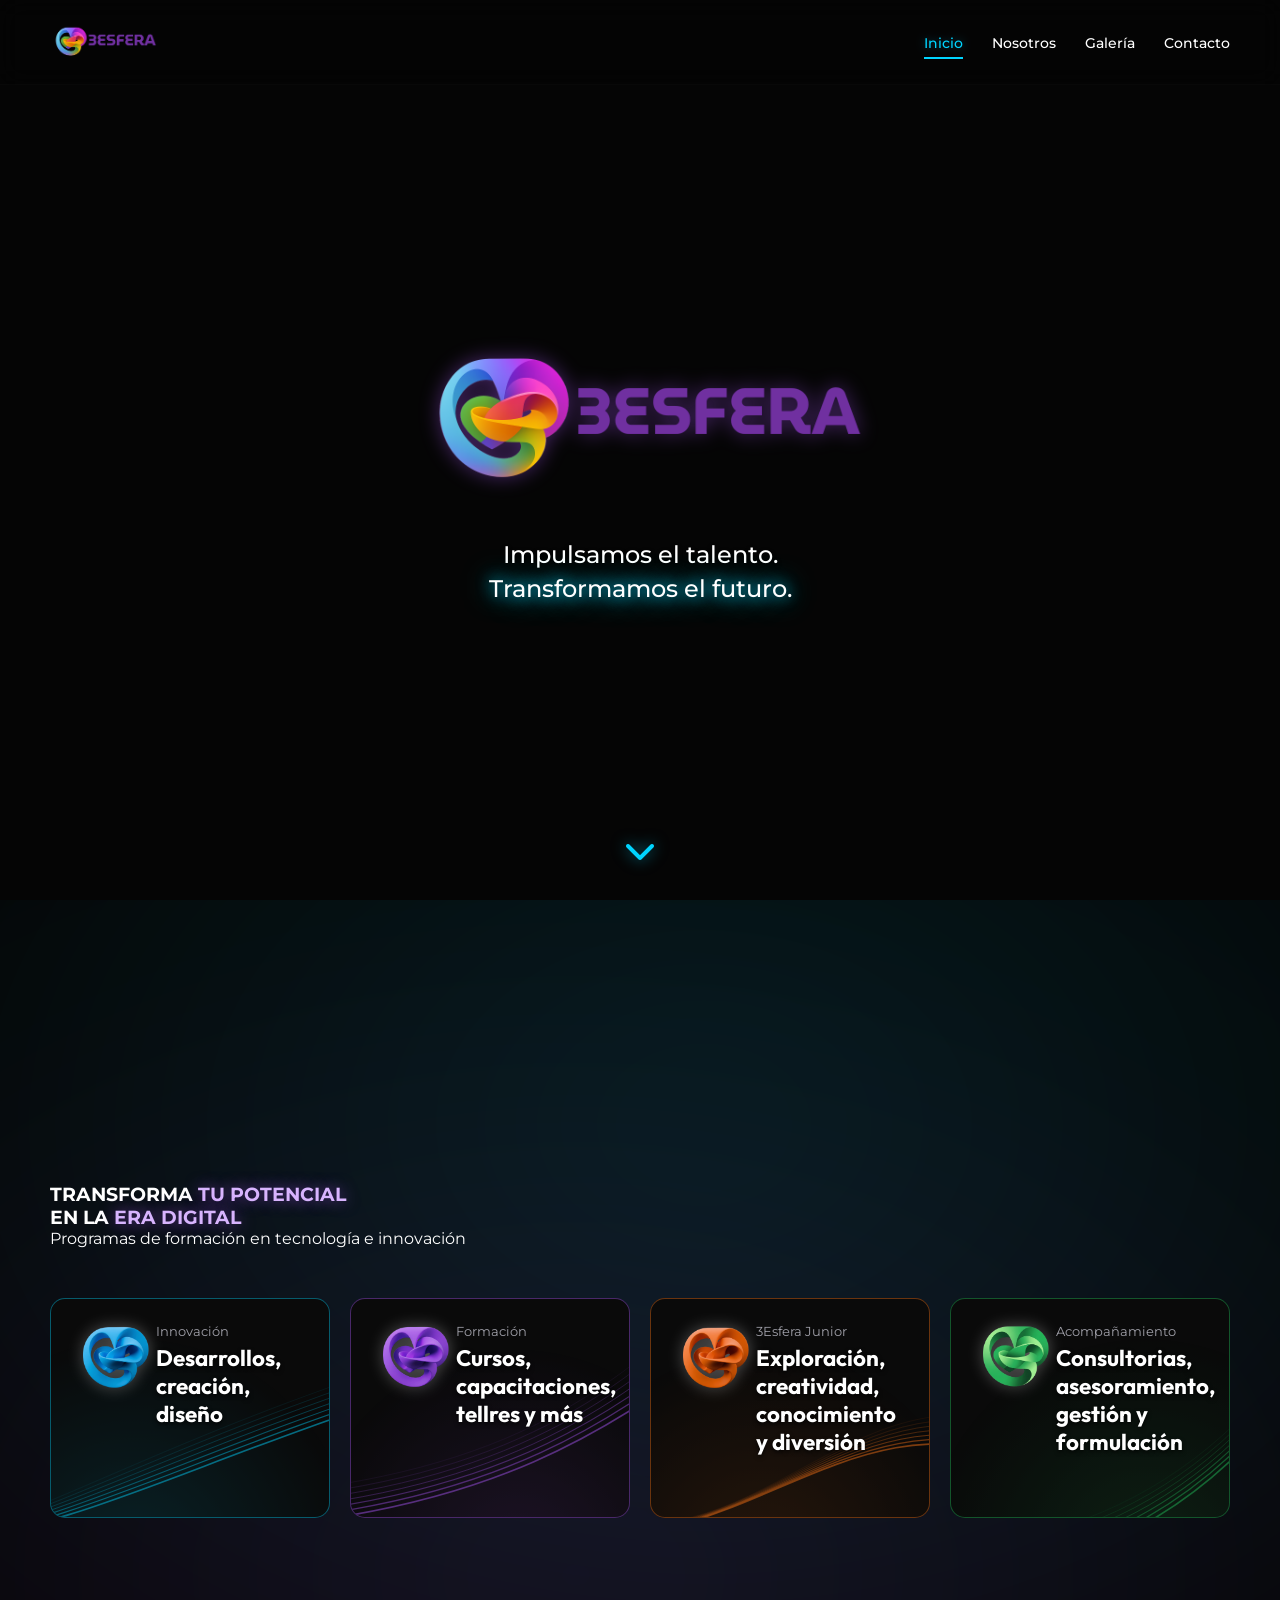
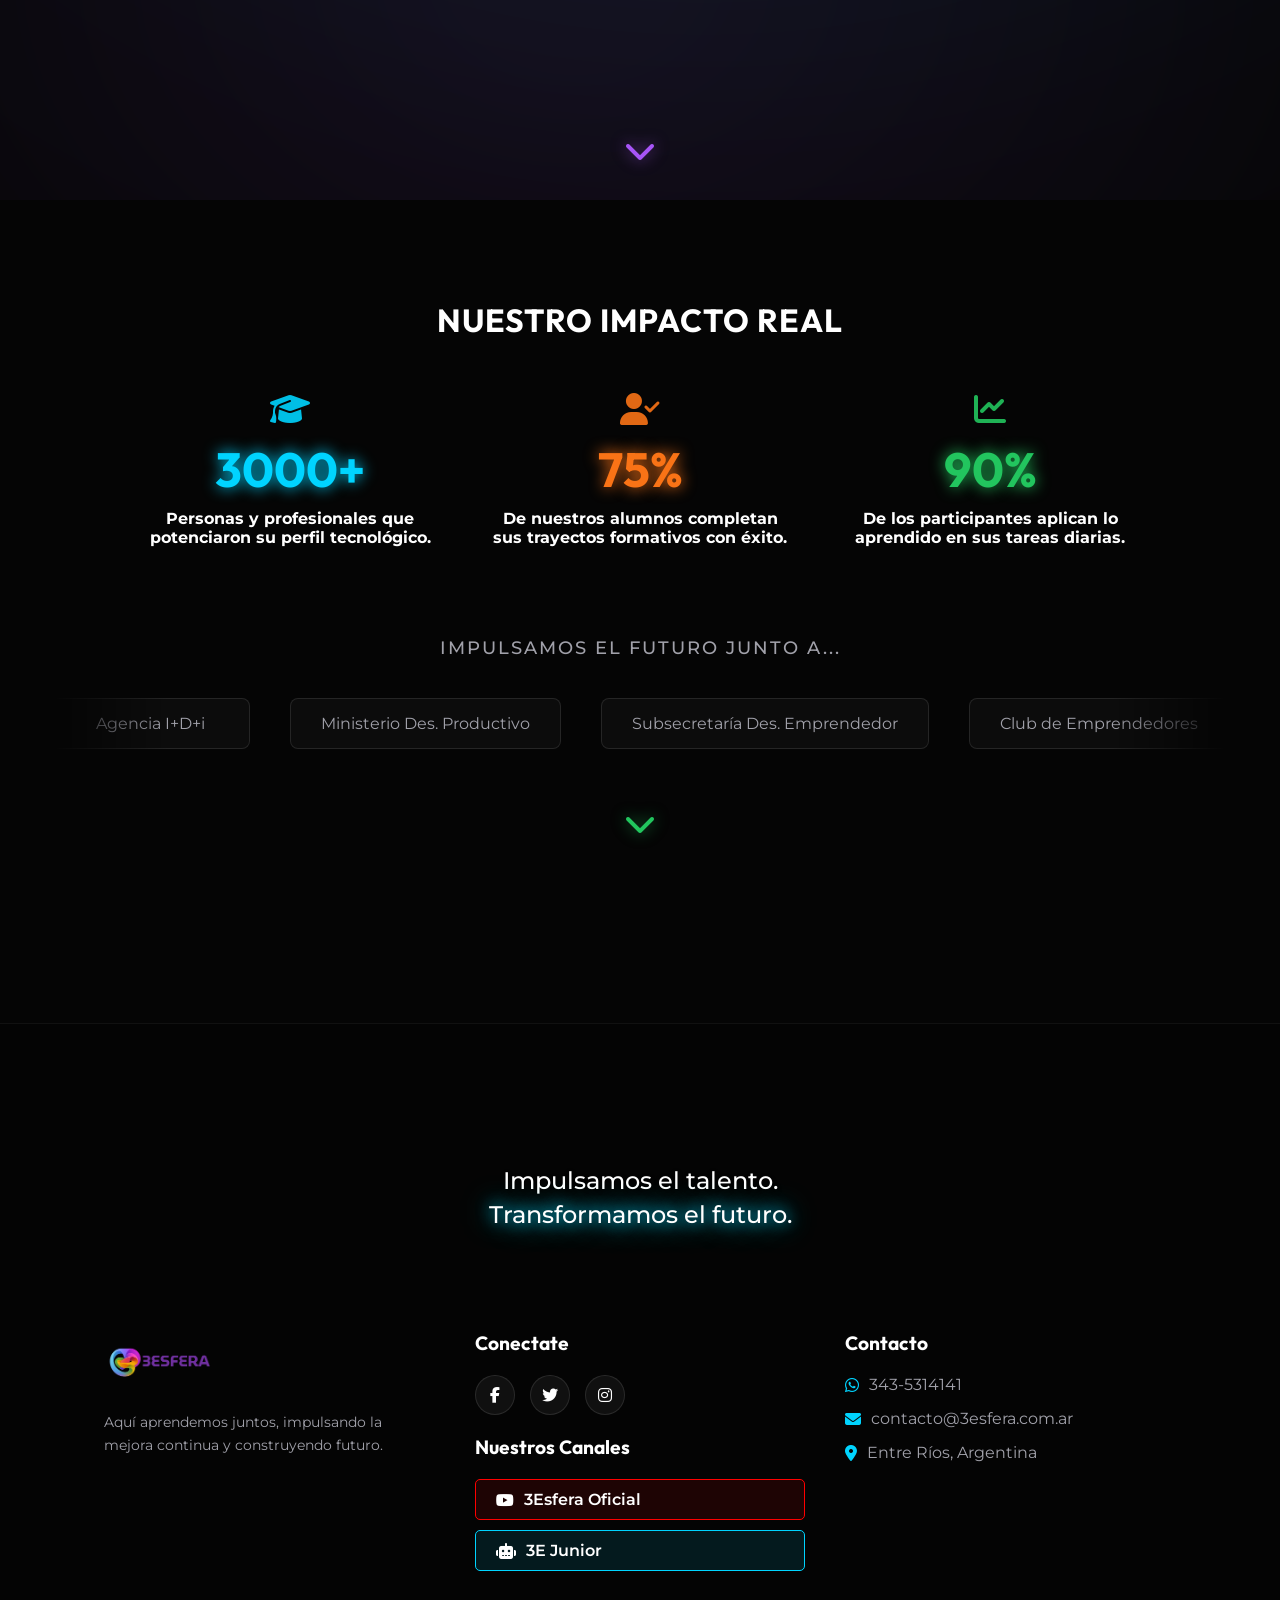
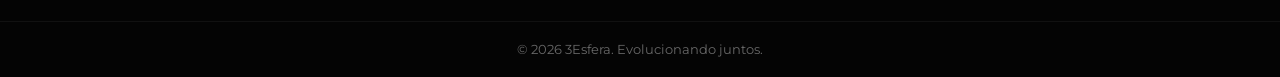
==== commit f8d52e95: "contacto" ====
--- a/index.html
+++ b/index.html
@@ -114,15 +114,20 @@
                     <div class="logo-placeholder">Club de Emprendedores</div>
                 </div>
             </div>
-        <br><br><br><br>
-        <a href="#footer" class="scroll-down-arrow arrow-green"><i class="fas fa-chevron-down"></i></a>    
+            <br><br>
+            <a href="#footer" class="scroll-down-arrow arrow-green"><i class="fas fa-chevron-down"></i></a>    
+            <br><br><br><br>
         </div>
         
     </section>
 
     <footer id="footer" class="footer-section">
+        <div class="pre-footer-title">
+            <h1 class="hero-title">Impulsamos el talento.<br><span class="text-glow-blue">Transformamos el futuro.</span></h1>
+        </div>
         <div class="footer-container">
             <div class="footer-col">
+                
                 <div class="logo-container footer-logo">
                     <img src="./assets/logo colores violeta.png" alt="3Esfera Logo" class="logo-img">
                     <!-- <span class="logo-text">3ESFERA</span> -->
--- a/style/style.css
+++ b/style/style.css
@@ -2,37 +2,17 @@
    1. VARIABLES Y CONFIGURACIÓN BASE
    ========================================= */
 :root {
-    /* Paleta de Colores 3Esfera */
-    --bg-dark: #050505;
-    --card-bg: #0a0a0a;
-    --text-white: #ffffff;
-    --text-gray: #a1a1aa;
-    
-    /* Colores Neón */
-    --neon-blue: #00d4ff;
-    --neon-orange: #f97316;
-    --neon-purple: #a855f7;
-    --neon-green: #22c55e;
-    
-    /* Tipografías */
-    --font-main: 'Outfit', sans-serif;
-    --font-body: 'Montserrat', sans-serif;
+    --bg-dark: #050505; --card-bg: #0a0a0a; --text-white: #ffffff; --text-gray: #a1a1aa;
+    --neon-blue: #00d4ff; --neon-orange: #f97316; --neon-purple: #a855f7; --neon-green: #22c55e;
+    --font-main: 'Outfit', sans-serif; --font-body: 'Montserrat', sans-serif;
 }
 
-/* --- Reset y Base --- */
 * { margin: 0; padding: 0; box-sizing: border-box; scroll-behavior: smooth; }
 
-/* FIX VITAL: Evita el desborde horizontal en móviles */
-html, body {
-    background-color: var(--bg-dark);
-    color: var(--text-white);
-    font-family: var(--font-body);
-    overflow-x: hidden; 
-    width: 100%;
-}
-
-/* =========================================
-   2. FONDO AMBIENTAL (Glow General)
+html, body { background-color: var(--bg-dark); color: var(--text-white); font-family: var(--font-body); overflow-x: hidden; width: 100%; }
+
+/* =========================================
+   2. FONDO AMBIENTAL
    ========================================= */
 .background-glow { position: fixed; top: 0; left: 0; width: 100%; height: 100%; z-index: -1; pointer-events: none; }
 .glow-spot { position: absolute; border-radius: 50%; filter: blur(100px); opacity: 0.4; }
@@ -41,36 +21,24 @@
 .purple-mid { top: 40%; left: 30%; width: 30vw; height: 30vw; background: radial-gradient(circle, var(--neon-purple), transparent 80%); opacity: 0.7; }
 
 /* =========================================
-   3. NAVEGACIÓN (Navbar)
-   ========================================= */
-.navbar {
-    display: flex; justify-content: space-between; align-items: center; padding: 10px 50px;
-    position: fixed; top: 0; width: 100%; z-index: 1000;
-    background: rgba(5, 5, 5, 0.091); backdrop-filter: blur(12px); -webkit-backdrop-filter: blur(12px);
-    border-bottom: 1px solid rgba(255, 255, 255, 0.014);
-}
+   3. NAVEGACIÓN
+   ========================================= */
+.navbar { display: flex; justify-content: space-between; align-items: center; padding: 10px 50px; position: fixed; top: 0; width: 100%; z-index: 1000; background: rgba(5, 5, 5, 0.091); backdrop-filter: blur(12px); border-bottom: 1px solid rgba(255, 255, 255, 0.014); }
 .logo-container { display: flex; align-items: center; gap: 10px; }
 .logo-img { height: 60px; }
 .nav-links a { color: var(--text-white); text-decoration: none; margin-left: 25px; font-size: 0.9rem; transition: color 0.3s; font-weight: 500; }
 .nav-links a:hover, .nav-links a.active { color: var(--neon-blue); text-shadow: 0 0 10px rgba(0,212,255,0.4); }
 .nav-links a.active { border-bottom: 2px solid var(--neon-blue); padding-bottom: 5px; }
 
-/* Menú móvil (Oculto por defecto en PC) */
 .mobile-menu-btn { display: none; }
 .page-padding { padding-top: 140px; padding-bottom: 80px; min-height: 80vh; }
 
 /* =========================================
-   4. SECCIÓN HERO (Inicio)
-   ========================================= */
-.hero-section {
-    min-height: 100vh; display: flex; flex-direction: column; justify-content: center; align-items: center; 
-    text-align: center; padding: 100px 20px 60px 20px; position: relative; overflow-x: hidden;
-}
-
+   4. INICIO Y ANIMACIONES
+   ========================================= */
+.hero-section { min-height: 100vh; display: flex; flex-direction: column; justify-content: center; align-items: center; text-align: center; padding: 100px 20px 60px 20px; position: relative; overflow-x: hidden; }
 .logo-anim-container { position: relative; display: block; margin: 0 auto -20px auto; max-width: 550px; width: 100%; margin-bottom: 30px; }
 .hero-main-logo { max-width: 450px; width: 100%; height: auto; display: block; margin: 0 auto; filter: drop-shadow(0 0 10px rgba(168, 85, 247, 0.4)); }
-
-/* Animación Láser */
 .flare-top, .flare-bottom { position: absolute; height: 3px; width: 150px; opacity: 0; z-index: 10; pointer-events: none; }
 .flare-top { top: -5px; left: 0; background: linear-gradient(to right, transparent 0%, rgba(168, 85, 247, 0.8) 70%, #fff 100%); box-shadow: 15px 0 20px rgba(168, 85, 247, 1); border-radius: 0 50% 50% 0; animation: laser-top-run 20s infinite linear; }
 .flare-bottom { bottom: -5px; right: 0; background: linear-gradient(to left, transparent 0%, rgba(168, 85, 247, 0.8) 70%, #fff 100%); box-shadow: -15px 0 20px rgba(168, 85, 247, 1); border-radius: 50% 0 0 50%; animation: laser-bottom-run 20s infinite linear; }
@@ -81,7 +49,6 @@
 .hero-title { font-size: 1.5rem; font-weight: 500; margin-top: 0; margin-bottom: 20px; line-height: 1.4; text-shadow: 0 2px 4px rgba(0,0,0,0.8); }
 .text-glow-blue { color: var(--text-white); text-shadow: 0 0 15px var(--neon-blue), 0 0 30px var(--neon-blue); }
 
-/* Flechas de Scroll Animadas */
 .scroll-down-arrow { position: absolute; bottom: 30px; left: 50%; transform: translateX(-50%); font-size: 2rem; text-decoration: none; z-index: 10; transition: 0.3s ease; animation: bounce 2s infinite; }
 .scroll-down-arrow.arrow-blue { color: var(--neon-blue); text-shadow: 0 0 15px rgba(0, 212, 255, 0.6); }
 .scroll-down-arrow.arrow-purple { color: var(--neon-purple); text-shadow: 0 0 15px rgba(168, 85, 247, 0.6); }
@@ -90,13 +57,13 @@
 @keyframes bounce { 0%, 20%, 50%, 80%, 100% { transform: translateX(-50%) translateY(0); } 40% { transform: translateX(-50%) translateY(-20px); } 60% { transform: translateX(-50%) translateY(-10px); } }
 
 /* =========================================
-   5. SECCIÓN SERVICIOS Y TARJETAS
+   5. SERVICIOS Y TARJETAS
    ========================================= */
 .courses-section { padding: 100px 50px; min-height: 100vh; display: flex; flex-direction: column; justify-content: center; position: relative; overflow: hidden; z-index: 1; }
 .services-animated-bg { position: absolute; top: 0; left: 0; width: 100%; height: 100%; z-index: -1; pointer-events: none; }
 .neon-wave { position: absolute; border-radius: 50%; filter: blur(80px); mix-blend-mode: screen; }
-.wave-blue { top: -50%; left: -20%; width: 150%; height: 150%; background: radial-gradient(ellipse at center, var(--neon-blue), transparent 70%); opacity: 0.5; animation: waveFloat1 25s infinite alternate ease-in-out; transform-origin: 40% 40%; }
-.wave-purple { bottom: -50%; right: -20%; width: 150%; height: 150%; background: radial-gradient(ellipse at center, var(--neon-purple), transparent 70%); opacity: 0.4; animation: waveFloat2 30s infinite alternate-reverse ease-in-out; transform-origin: 60% 60%; }
+.wave-blue { top: -50%; left: -20%; width: 150%; height: 150%; background: radial-gradient(ellipse at center, var(--neon-blue), transparent 70%); opacity: 0.1; animation: waveFloat1 25s infinite alternate ease-in-out; transform-origin: 40% 40%; }
+.wave-purple { bottom: -50%; right: -20%; width: 150%; height: 150%; background: radial-gradient(ellipse at center, var(--neon-purple), transparent 70%); opacity: 0.1; animation: waveFloat2 30s infinite alternate-reverse ease-in-out; transform-origin: 60% 60%; }
 
 @keyframes waveFloat1 { 0% { transform: rotate(0deg) translate(0, 0) scale(1); } 100% { transform: rotate(15deg) translate(5%, 5%) scale(1.1); } }
 @keyframes waveFloat2 { 0% { transform: rotate(0deg) translate(0, 0) scale(1); } 100% { transform: rotate(-10deg) translate(-5%, 2%) scale(1.05); } }
@@ -114,44 +81,38 @@
 .card-label { font-size: 0.8rem; color: var(--text-gray); display: block; margin-bottom: 5px; }
 .course-card h3 { font-family: var(--font-main); font-size: 1.4rem; text-shadow: 0 2px 4px rgba(0,0,0,0.8); margin: 0; }
 
-/* Texturas de Tarjetas (SVG Intactos) */
 .card-blue { border-color: rgba(0, 212, 255, 0.4); }
-.card-blue::before { background: radial-gradient(circle at 30% 120%, rgba(0, 212, 255, 0.2), transparent 70%), url("data:image/svg+xml,%3Csvg xmlns='http://www.w3.org/2000/svg' viewBox='0 0 400 200' fill='none' stroke='%2300d4ff'%3E%3Cpath d='M-20,220 C100,180 200,120 420,50' stroke-width='0.5' opacity='0.2'/%3E%3Cpath d='M-20,220 C100,185 200,125 420,55' stroke-width='0.6' opacity='0.3'/%3E%3Cpath d='M-20,220 C100,190 200,130 420,60' stroke-width='0.7' opacity='0.4'/%3E%3Cpath d='M-20,220 C100,195 200,135 420,65' stroke-width='0.8' opacity='0.5'/%3E%3Cpath d='M-20,220 C100,200 200,140 420,70' stroke-width='1.0' opacity='0.6'/%3E%3Cpath d='M-20,220 C100,205 200,145 420,75' stroke-width='1.2' opacity='0.7'/%3E%3Cpath d='M-20,220 C100,210 200,150 420,80' stroke-width='1.5' opacity='0.8'/%3E%3Cpath d='M-20,220 C100,215 200,155 420,85' stroke-width='2.0' opacity='0.9'/%3E%3Cpath d='M-20,220 C100,220 200,160 420,90' stroke-width='1.5' opacity='0.8'/%3E%3Cpath d='M-20,220 C100,225 200,165 420,95' stroke-width='1.2' opacity='0.7'/%3E%3Cpath d='M-20,220 C100,230 200,170 420,100' stroke-width='1.0' opacity='0.6'/%3E%3Cpath d='M-20,220 C100,235 200,175 420,105' stroke-width='0.8' opacity='0.5'/%3E%3Cpath d='M-20,220 C100,240 200,180 420,110' stroke-width='0.7' opacity='0.4'/%3E%3Cpath d='M-20,220 C100,245 200,185 420,115' stroke-width='0.6' opacity='0.3'/%3E%3Cpath d='M-20,220 C100,250 200,190 420,120' stroke-width='0.5' opacity='0.2'/%3E%3C/svg%3E"); background-size: cover; background-position: center bottom; background-repeat: no-repeat; }
+.card-blue::before { background: radial-gradient(circle at 30% 120%, rgba(0, 212, 255, 0.2), transparent 70%), url("data:image/svg+xml,%3Csvg xmlns='http://www.w3.org/2000/svg' viewBox='0 0 400 200' fill='none' stroke='%2300d4ff'%3E%3Cpath d='M-20,220 C100,180 200,120 420,50' stroke-width='0.5' opacity='0.2'/%3E%3Cpath d='M-20,220 C100,185 200,125 420,55' stroke-width='0.6' opacity='0.3'/%3E%3Cpath d='M-20,220 C100,190 200,130 420,60' stroke-width='0.7' opacity='0.4'/%3E%3Cpath d='M-20,220 C100,195 200,135 420,65' stroke-width='0.8' opacity='0.5'/%3E%3Cpath d='M-20,220 C100,200 200,140 420,70' stroke-width='1.0' opacity='0.6'/%3E%3Cpath d='M-20,220 C100,205 200,145 420,75' stroke-width='1.2' opacity='0.7'/%3E%3Cpath d='M-20,220 C100,210 200,150 420,80' stroke-width='1.5' opacity='0.8'/%3E%3C/svg%3E"); background-size: cover; background-position: center bottom; background-repeat: no-repeat; }
 .card-blue:hover { box-shadow: 0 0 25px rgba(0, 212, 255, 0.4); border-color: var(--neon-blue); }
 
 .card-purple { border-color: rgba(168, 85, 247, 0.4); }
-.card-purple::before { background: radial-gradient(circle at 60% 120%, rgba(168, 85, 247, 0.2), transparent 70%), url("data:image/svg+xml,%3Csvg xmlns='http://www.w3.org/2000/svg' viewBox='0 0 400 200' fill='none' stroke='%23a855f7'%3E%3Cpath d='M420,-20 C320,80 220,160 -20,180' stroke-width='0.5' opacity='0.2'/%3E%3Cpath d='M420,-10 C320,85 220,165 -20,185' stroke-width='0.6' opacity='0.3'/%3E%3Cpath d='M420,0 C320,90 220,170 -20,190' stroke-width='0.7' opacity='0.4'/%3E%3Cpath d='M420,10 C320,95 220,175 -20,195' stroke-width='0.8' opacity='0.5'/%3E%3Cpath d='M420,20 C320,100 220,180 -20,200' stroke-width='1.0' opacity='0.6'/%3E%3Cpath d='M420,30 C320,105 220,185 -20,205' stroke-width='1.2' opacity='0.7'/%3E%3Cpath d='M420,40 C320,110 220,190 -20,210' stroke-width='1.5' opacity='0.8'/%3E%3Cpath d='M420,50 C320,115 220,195 -20,215' stroke-width='2.0' opacity='0.9'/%3E%3Cpath d='M420,60 C320,120 220,200 -20,220' stroke-width='1.5' opacity='0.8'/%3E%3Cpath d='M420,70 C320,125 220,205 -20,225' stroke-width='1.2' opacity='0.7'/%3E%3Cpath d='M420,80 C320,130 220,210 -20,230' stroke-width='1.0' opacity='0.6'/%3E%3Cpath d='M420,90 C320,135 220,215 -20,235' stroke-width='0.8' opacity='0.5'/%3E%3Cpath d='M420,100 C320,140 220,220 -20,240' stroke-width='0.7' opacity='0.4'/%3E%3Cpath d='M420,110 C320,145 220,225 -20,245' stroke-width='0.6' opacity='0.3'/%3E%3Cpath d='M420,120 C320,150 220,230 -20,250' stroke-width='0.5' opacity='0.2'/%3E%3C/svg%3E"); background-size: cover; background-position: center bottom; background-repeat: no-repeat; }
+.card-purple::before { background: radial-gradient(circle at 60% 120%, rgba(168, 85, 247, 0.2), transparent 70%), url("data:image/svg+xml,%3Csvg xmlns='http://www.w3.org/2000/svg' viewBox='0 0 400 200' fill='none' stroke='%23a855f7'%3E%3Cpath d='M420,-20 C320,80 220,160 -20,180' stroke-width='0.5' opacity='0.2'/%3E%3Cpath d='M420,-10 C320,85 220,165 -20,185' stroke-width='0.6' opacity='0.3'/%3E%3Cpath d='M420,0 C320,90 220,170 -20,190' stroke-width='0.7' opacity='0.4'/%3E%3Cpath d='M420,10 C320,95 220,175 -20,195' stroke-width='0.8' opacity='0.5'/%3E%3Cpath d='M420,20 C320,100 220,180 -20,200' stroke-width='1.0' opacity='0.6'/%3E%3Cpath d='M420,30 C320,105 220,185 -20,205' stroke-width='1.2' opacity='0.7'/%3E%3Cpath d='M420,40 C320,110 220,190 -20,210' stroke-width='1.5' opacity='0.8'/%3E%3C/svg%3E"); background-size: cover; background-position: center bottom; background-repeat: no-repeat; }
 .card-purple:hover { box-shadow: 0 0 25px rgba(168, 85, 247, 0.4); border-color: var(--neon-purple); }
 
 .card-orange { border-color: rgba(249, 115, 22, 0.4); }
-.card-orange::before { background: radial-gradient(circle at 40% 120%, rgba(249, 115, 22, 0.2), transparent 70%), url("data:image/svg+xml,%3Csvg xmlns='http://www.w3.org/2000/svg' viewBox='0 0 400 200' fill='none' stroke='%23f97316'%3E%3Cpath d='M-20,180 C150,280 250,50 420,120' stroke-width='0.5' opacity='0.2'/%3E%3Cpath d='M-20,185 C150,275 250,55 420,125' stroke-width='0.6' opacity='0.3'/%3E%3Cpath d='M-20,190 C150,270 250,60 420,130' stroke-width='0.7' opacity='0.4'/%3E%3Cpath d='M-20,195 C150,265 250,65 420,135' stroke-width='0.8' opacity='0.5'/%3E%3Cpath d='M-20,200 C150,260 250,70 420,140' stroke-width='1.0' opacity='0.6'/%3E%3Cpath d='M-20,205 C150,255 250,75 420,145' stroke-width='1.2' opacity='0.7'/%3E%3Cpath d='M-20,210 C150,250 250,80 420,150' stroke-width='1.5' opacity='0.8'/%3E%3Cpath d='M-20,215 C150,245 250,85 420,155' stroke-width='2.0' opacity='0.9'/%3E%3Cpath d='M-20,220 C150,240 250,90 420,160' stroke-width='1.5' opacity='0.8'/%3E%3Cpath d='M-20,225 C150,235 250,95 420,165' stroke-width='1.2' opacity='0.7'/%3E%3Cpath d='M-20,230 C150,230 250,100 420,170' stroke-width='1.0' opacity='0.6'/%3E%3Cpath d='M-20,235 C150,225 250,105 420,175' stroke-width='0.8' opacity='0.5'/%3E%3Cpath d='M-20,240 C150,220 250,110 420,180' stroke-width='0.7' opacity='0.4'/%3E%3Cpath d='M-20,245 C150,215 250,115 420,185' stroke-width='0.6' opacity='0.3'/%3E%3Cpath d='M-20,250 C150,210 250,120 420,190' stroke-width='0.5' opacity='0.2'/%3E%3C/svg%3E"); background-size: cover; background-position: center bottom; background-repeat: no-repeat; }
+.card-orange::before { background: radial-gradient(circle at 40% 120%, rgba(249, 115, 22, 0.2), transparent 70%), url("data:image/svg+xml,%3Csvg xmlns='http://www.w3.org/2000/svg' viewBox='0 0 400 200' fill='none' stroke='%23f97316'%3E%3Cpath d='M-20,180 C150,280 250,50 420,120' stroke-width='0.5' opacity='0.2'/%3E%3Cpath d='M-20,185 C150,275 250,55 420,125' stroke-width='0.6' opacity='0.3'/%3E%3Cpath d='M-20,190 C150,270 250,60 420,130' stroke-width='0.7' opacity='0.4'/%3E%3Cpath d='M-20,195 C150,265 250,65 420,135' stroke-width='0.8' opacity='0.5'/%3E%3Cpath d='M-20,200 C150,260 250,70 420,140' stroke-width='1.0' opacity='0.6'/%3E%3Cpath d='M-20,205 C150,255 250,75 420,145' stroke-width='1.2' opacity='0.7'/%3E%3Cpath d='M-20,210 C150,250 250,80 420,150' stroke-width='1.5' opacity='0.8'/%3E%3C/svg%3E"); background-size: cover; background-position: center bottom; background-repeat: no-repeat; }
 .card-orange:hover { box-shadow: 0 0 25px rgba(249, 115, 22, 0.4); border-color: var(--neon-orange); }
 
 .card-green { border-color: rgba(34, 197, 94, 0.4); }
-.card-green::before { background: radial-gradient(circle at 70% 120%, rgba(34, 197, 94, 0.2), transparent 70%), url("data:image/svg+xml,%3Csvg xmlns='http://www.w3.org/2000/svg' viewBox='0 0 400 200' fill='none' stroke='%2322c55e'%3E%3Cpath d='M420,0 C320,180 150,250 -20,220' stroke-width='0.5' opacity='0.2'/%3E%3Cpath d='M420,5 C320,185 150,255 -20,225' stroke-width='0.6' opacity='0.3'/%3E%3Cpath d='M420,10 C320,190 150,260 -20,230' stroke-width='0.7' opacity='0.4'/%3E%3Cpath d='M420,15 C320,195 150,265 -20,235' stroke-width='0.8' opacity='0.5'/%3E%3Cpath d='M420,20 C320,200 150,270 -20,240' stroke-width='1.0' opacity='0.6'/%3E%3Cpath d='M420,25 C320,205 150,275 -20,245' stroke-width='1.2' opacity='0.7'/%3E%3Cpath d='M420,30 C320,210 150,280 -20,250' stroke-width='1.5' opacity='0.8'/%3E%3Cpath d='M420,35 C320,215 150,285 -20,255' stroke-width='2.0' opacity='0.9'/%3E%3Cpath d='M420,40 C320,220 150,290 -20,260' stroke-width='1.5' opacity='0.8'/%3E%3Cpath d='M420,45 C320,225 150,295 -20,265' stroke-width='1.2' opacity='0.7'/%3E%3Cpath d='M420,50 C320,230 150,300 -20,270' stroke-width='1.0' opacity='0.6'/%3E%3Cpath d='M420,55 C320,235 150,305 -20,275' stroke-width='0.8' opacity='0.5'/%3E%3Cpath d='M420,60 C320,240 150,310 -20,280' stroke-width='0.7' opacity='0.4'/%3E%3Cpath d='M420,65 C320,245 150,315 -20,285' stroke-width='0.6' opacity='0.3'/%3E%3Cpath d='M420,70 C320,250 150,320 -20,290' stroke-width='0.5' opacity='0.2'/%3E%3C/svg%3E"); background-size: cover; background-position: center bottom; background-repeat: no-repeat; }
+.card-green::before { background: radial-gradient(circle at 70% 120%, rgba(34, 197, 94, 0.2), transparent 70%), url("data:image/svg+xml,%3Csvg xmlns='http://www.w3.org/2000/svg' viewBox='0 0 400 200' fill='none' stroke='%2322c55e'%3E%3Cpath d='M420,0 C320,180 150,250 -20,220' stroke-width='0.5' opacity='0.2'/%3E%3Cpath d='M420,5 C320,185 150,255 -20,225' stroke-width='0.6' opacity='0.3'/%3E%3Cpath d='M420,10 C320,190 150,260 -20,230' stroke-width='0.7' opacity='0.4'/%3E%3Cpath d='M420,15 C320,195 150,265 -20,235' stroke-width='0.8' opacity='0.5'/%3E%3Cpath d='M420,20 C320,200 150,270 -20,240' stroke-width='1.0' opacity='0.6'/%3E%3Cpath d='M420,25 C320,205 150,275 -20,245' stroke-width='1.2' opacity='0.7'/%3E%3Cpath d='M420,30 C320,210 150,280 -20,250' stroke-width='1.5' opacity='0.8'/%3E%3C/svg%3E"); background-size: cover; background-position: center bottom; background-repeat: no-repeat; }
 .card-green:hover { box-shadow: 0 0 25px rgba(34, 197, 94, 0.4); border-color: var(--neon-green); }
 
 /* =========================================
-   6. SECCIÓN IMPACTO Y CARRUSEL LOGOS
+   6. IMPACTO Y LOGOS
    ========================================= */
 .impact-section { padding: 100px 50px; text-align: center; position: relative; padding-bottom: 100px; }
 .section-title { font-family: var(--font-main); font-size: 2rem; margin-bottom: 50px; text-transform: uppercase; letter-spacing: 1px; }
 .center { text-align: center; margin-left: auto; margin-right: auto; }
-
 .stats-container { display: flex; justify-content: center; gap: 50px; flex-wrap: wrap; margin-bottom: 80px; }
 .stat-item { max-width: 300px; text-align: center; }
 .stat-icon { font-size: 2rem; margin-bottom: 10px; opacity: 0.9; }
 .stat-number { font-family: var(--font-main); font-size: 3rem; font-weight: 700; margin-bottom: 10px; }
-
 .text-blue { color: var(--neon-blue); text-shadow: 0 0 15px var(--neon-blue); }
 .text-orange { color: var(--neon-orange); text-shadow: 0 0 15px var(--neon-orange); }
 .text-green { color: var(--neon-green); text-shadow: 0 0 15px var(--neon-green); }
-.blue-icon { color: var(--neon-blue); }
-.orange-icon { color: var(--neon-orange); }
-.green-icon { color: var(--neon-green); }
+.blue-icon { color: var(--neon-blue); } .orange-icon { color: var(--neon-orange); } .green-icon { color: var(--neon-green); }
 .stat-label { font-weight: 700; color: #fff; margin-bottom: 10px; }
 
-/* Carrusel Logos */
 .logos-section { margin-top: 60px; text-align: center; width: 100%; overflow: hidden; }
 .logos-section h4 { color: var(--text-gray); font-weight: 500; margin-bottom: 30px; font-size: 1.1rem; text-transform: uppercase; letter-spacing: 2px; }
 .logos-carousel { width: 100%; overflow: hidden; position: relative; -webkit-mask-image: linear-gradient(to right, transparent, black 10%, black 90%, transparent); mask-image: linear-gradient(to right, transparent, black 10%, black 90%, transparent); padding: 10px 0; }
@@ -162,7 +123,7 @@
 @keyframes scroll-logos { 0% { transform: translateX(0); } 100% { transform: translateX(calc(-50% - 20px)); } }
 
 /* =========================================
-   7. SECCIÓN NOSOTROS Y EQUIPO
+   7. NOSOTROS Y EQUIPO
    ========================================= */
 .about-section { padding: 100px 5%; background: linear-gradient(to bottom, rgba(5,5,5,0), rgba(15,15,20,0.8)); position: relative; }
 .about-container { display: flex; align-items: center; justify-content: space-between; gap: 50px; max-width: 1200px; margin: 0 auto; }
@@ -174,12 +135,9 @@
 .mv-card h4 { font-family: var(--font-main); margin-bottom: 10px; text-transform: uppercase; letter-spacing: 1px; }
 .border-purple { border-color: var(--neon-purple); box-shadow: 0 0 10px rgba(168, 85, 247, 0.1); }
 .border-orange { border-color: var(--neon-orange); box-shadow: 0 0 10px rgba(249, 115, 22, 0.1); }
-
-/* Mascota */
 .about-image { flex: 0.8; position: relative; display: flex; justify-content: center; }
 .mascot-img { width: 100%; max-width: 400px; height: auto; border-radius: 20px; filter: drop-shadow(0 0 20px rgba(0, 212, 255, 0.3)); }
 
-/* Tarjetas Equipo */
 .team-section { margin-top: 80px; text-align: center; }
 .team-grid { display: flex; justify-content: center; gap: 40px; flex-wrap: wrap; margin-top: 40px; }
 .team-card { width: 100%; max-width: 300px; height: 400px; border-radius: 20px; overflow: hidden; position: relative; box-shadow: 0 10px 30px rgba(0,0,0,0.5); border: 1px solid rgba(255,255,255,0.1); transition: 0.4s ease; }
@@ -196,12 +154,10 @@
 .neon-divider { display: block; width: 50px; height: 2px; background: var(--neon-blue); margin: 0 auto 15px auto; }
 
 /* =========================================
-   8. GALERÍA: VISOR Y CARRUSEL 3D
+   8. GALERÍA VISOR Y CARRUSEL 3D
    ========================================= */
 .gallery-page-section { text-align: center; padding: 80px 5%; }
 .gallery-instruction { color: var(--text-gray); font-size: 0.9rem; letter-spacing: 1px; text-transform: uppercase; margin-top: -10px; margin-bottom: 40px; }
-
-/* Visor Principal Compacto */
 .main-viewer { max-width: 550px; height: 280px; margin: 0 auto 30px auto; border-radius: 15px; overflow: hidden; border: 2px solid rgba(255,255,255,0.1); box-shadow: 0 0 30px rgba(0,0,0,0.5); position: relative; cursor: zoom-in; transition: 0.3s; }
 .main-viewer:hover { border-color: var(--neon-blue); }
 .main-viewer img { width: 100%; height: 100%; object-fit: cover; transition: 0.5s; }
@@ -210,7 +166,6 @@
 .zoom-icon { position: absolute; top: 10px; right: 10px; background: rgba(0,0,0,0.6); color: #fff; width: 30px; height: 30px; border-radius: 50%; display: flex; align-items: center; justify-content: center; opacity: 0; transition: 0.3s; }
 .main-viewer:hover .zoom-icon { opacity: 1; }
 
-/* Carrusel 3D Mini */
 .carousel-3d-wrapper { margin: 10px auto; perspective: 900px; height: 140px; display: flex; justify-content: center; align-items: center; position: relative; cursor: grab; user-select: none; }
 .carousel-3d-wrapper:active { cursor: grabbing; }
 .carousel-3d-container { width: 110px; height: 80px; position: relative; transform-style: preserve-3d; }
@@ -219,20 +174,17 @@
 .carousel-cell:hover { border-color: var(--neon-blue); box-shadow: 0 0 15px var(--neon-blue); opacity: 1; transform: scale(1.15); }
 .carousel-cell img { width: 100%; height: 100%; object-fit: cover; pointer-events: none; }
 
-/* Posiciones 3D */
 .carousel-cell:nth-child(1) { transform: rotateY(0deg) translateZ(310px); } .carousel-cell:nth-child(2) { transform: rotateY(18deg) translateZ(310px); } .carousel-cell:nth-child(3) { transform: rotateY(36deg) translateZ(310px); } .carousel-cell:nth-child(4) { transform: rotateY(54deg) translateZ(310px); } .carousel-cell:nth-child(5) { transform: rotateY(72deg) translateZ(310px); } .carousel-cell:nth-child(6) { transform: rotateY(90deg) translateZ(310px); } .carousel-cell:nth-child(7) { transform: rotateY(108deg) translateZ(310px); } .carousel-cell:nth-child(8) { transform: rotateY(126deg) translateZ(310px); } .carousel-cell:nth-child(9) { transform: rotateY(144deg) translateZ(310px); } .carousel-cell:nth-child(10) { transform: rotateY(162deg) translateZ(310px); } .carousel-cell:nth-child(11) { transform: rotateY(180deg) translateZ(310px); } .carousel-cell:nth-child(12) { transform: rotateY(198deg) translateZ(310px); } .carousel-cell:nth-child(13) { transform: rotateY(216deg) translateZ(310px); } .carousel-cell:nth-child(14) { transform: rotateY(234deg) translateZ(310px); } .carousel-cell:nth-child(15) { transform: rotateY(252deg) translateZ(310px); } .carousel-cell:nth-child(16) { transform: rotateY(270deg) translateZ(310px); } .carousel-cell:nth-child(17) { transform: rotateY(288deg) translateZ(310px); } .carousel-cell:nth-child(18) { transform: rotateY(306deg) translateZ(310px); } .carousel-cell:nth-child(19) { transform: rotateY(324deg) translateZ(310px); } .carousel-cell:nth-child(20) { transform: rotateY(342deg) translateZ(310px); }
-
 .carousel-3d-wrapper::after { content: ''; position: absolute; width: 450px; height: 450px; background: radial-gradient(circle, rgba(168, 85, 247, 0.15) 0%, transparent 65%); top: 50%; left: 50%; transform: translate(-50%, -40%) rotateX(90deg); border-radius: 50%; pointer-events: none; z-index: -1; }
 .side-arrow { position: absolute; top: 50%; transform: translateY(-50%); background: rgba(0, 0, 0, 0.5); color: var(--neon-blue); border: 1px solid var(--neon-blue); width: 40px; height: 40px; border-radius: 50%; font-size: 1.1rem; cursor: pointer; z-index: 20; transition: 0.3s; display: flex; align-items: center; justify-content: center; backdrop-filter: blur(4px); }
 .side-arrow:hover { background: var(--neon-blue); color: #000; box-shadow: 0 0 20px var(--neon-blue); transform: translateY(-50%) scale(1.1); }
 .side-arrow.left { left: 10px; } .side-arrow.right { right: 10px; }
 
 /* =========================================
-   9. SECCIÓN CONTACTO Y TARJETAS
+   9. CONTACTO Y TARJETAS
    ========================================= */
 .contact-wrapper { display: flex; gap: 50px; justify-content: center; max-width: 1100px; margin: 50px auto; }
 .contact-info-box, .contact-form-box { flex: 1; background: rgba(255,255,255,0.02); padding: 40px; border-radius: 20px; border: 1px solid rgba(255,255,255,0.05); }
-
 .contact-list-large { list-style: none; margin-top: 30px; }
 .contact-list-large li { display: flex; align-items: center; gap: 20px; margin-bottom: 25px; }
 .icon-glow { font-size: 1.5rem; color: var(--neon-orange); width: 40px; text-align: center; text-shadow: 0 0 10px rgba(249, 115, 22, 0.3); }
@@ -243,14 +195,14 @@
 .action-cards-container { display: flex; gap: 20px; width: 100%; justify-content: center; flex-wrap: wrap; }
 .action-card { background: rgba(255,255,255,0.02); border: 1px solid rgba(255,255,255,0.05); border-radius: 15px; padding: 20px; text-align: center; width: calc(50% - 10px); min-width: 200px; transition: 0.3s; }
 .action-card:hover { transform: translateY(-5px); background: rgba(255,255,255,0.04); }
-.action-img { width: 100%; height: 230px; object-fit: cover; border-radius: 10px; margin-bottom: 20px; border: 1px solid rgba(255,255,255,0.1); }
+.action-img {width: 110%;height: 160px; /* Le damos una altura fija y delicada */object-fit: contain; /* ¡LA MAGIA! Le dice que muestre al robot entero sin estirarlo ni cortarlo */margin-bottom: 20px; border: none; /* Le sacamos el marco para que parezca que flota */background: transparent;
+ /* Mantenemos la alta calidad */ image-rendering: high-quality; transform: translateZ(0); }
 .action-btn { width: 100%; padding: 12px; border-radius: 30px; border: none; font-weight: 600; cursor: pointer; color: #fff; transition: 0.3s; display: flex; align-items: center; justify-content: center; gap: 10px; }
 .email-btn { background: transparent; border: 2px solid var(--neon-purple); }
 .email-btn:hover { background: var(--neon-purple); box-shadow: 0 0 15px var(--neon-purple); }
 .wa-btn { background: transparent; border: 2px solid var(--neon-green); }
 .wa-btn:hover { background: var(--neon-green); color: #000; box-shadow: 0 0 15px var(--neon-green); }
 
-/* Modal y Formulario */
 .modal { display: none; position: fixed; z-index: 2000; padding-top: 50px; left: 0; top: 0; width: 100%; height: 100%; overflow: auto; background-color: rgba(0,0,0,0.95); backdrop-filter: blur(5px); }
 .modal-content { margin: auto; display: block; max-width: 90%; max-height: 85vh; border: 2px solid var(--text-gray); box-shadow: 0 0 50px rgba(255,255,255,0.1); animation: zoomIn 0.3s; }
 .contact-modal-content { background: #0d0d0d !important; padding: 40px !important; border-radius: 15px; border: 1px solid rgba(168, 85, 247, 0.3) !important; max-width: 500px !important; width: 90%; text-align: left; box-shadow: 0 0 40px rgba(0,0,0,0.8), 0 0 20px rgba(168, 85, 247, 0.1) !important; }
@@ -258,7 +210,6 @@
 .close-modal { position: absolute; top: 20px; right: 35px; color: #f1f1f1; font-size: 40px; font-weight: bold; transition: 0.3s; cursor: pointer; }
 .close-modal:hover { color: var(--neon-blue); }
 #caption { margin: auto; display: block; width: 80%; max-width: 700px; text-align: center; color: #ccc; padding: 10px 0; font-family: var(--font-main); }
-
 .form-group { margin-bottom: 20px; text-align: left; }
 .form-group label { display: block; margin-bottom: 8px; color: var(--text-gray); font-size: 0.9rem; }
 .form-group input, .form-group textarea { width: 100%; padding: 12px; background: rgba(0,0,0,0.3); border: 1px solid rgba(255,255,255,0.1); border-radius: 8px; color: #fff; font-family: var(--font-body); transition: 0.3s; }
@@ -271,7 +222,16 @@
 .captcha-logo { height: 30px; margin-left: auto; opacity: 0.5; }
 .submit-btn { width: 100%; padding: 15px; background: transparent; color: #fff; border: 2px solid var(--neon-green); border-radius: 50px; font-weight: 700; cursor: pointer; letter-spacing: 1px; transition: 0.3s; }
 .submit-btn:hover { background: var(--neon-green); color: #000; box-shadow: 0 0 20px var(--neon-green); }
-
+/* Centrado del título antes del footer */
+.pre-footer-title {
+    display: flex;
+    justify-content: center; /* Lo centra horizontalmente */
+    align-items: center;
+    text-align: center; /* Centra el texto */
+    width: 100%;
+    padding: 80px 20px; /* Le da un buen margen arriba y abajo para que respire */
+    margin: 0 auto;
+}
 /* =========================================
    10. FOOTER
    ========================================= */
@@ -307,28 +267,27 @@
 /* =========================================
    12. RESPONSIVE Y MEDIA QUERIES
    ========================================= */
-
-/* Dispositivos Móviles (Celulares) */
 @media (max-width: 768px) {
     .navbar { padding: 15px 20px; }
     
-    /* Configuración Menú Hamburguesa */
+    /* MENÚ HAMBURGUESA BLINDADO */
     .mobile-menu-btn { display: block; background: none; border: none; color: var(--text-white); font-size: 1.5rem; cursor: pointer; z-index: 1100; }
     .nav-links { display: none; position: absolute; top: 100%; left: 0; width: 100%; background: rgba(10, 10, 10, 0.95); backdrop-filter: blur(15px); flex-direction: column; padding: 20px 0; border-bottom: 1px solid rgba(168, 85, 247, 0.3); }
-    .nav-links.active { display: flex; }
+    
+    /* El !important obliga a que el menú aparezca sí o sí */
+    .nav-links.active { display: flex !important; }
+    
     .nav-links a { padding: 15px 0; width: 100%; text-align: center; margin-left: 0; }
     
-    /* Ajustes visuales generales */
-    .hero-title { font-size: 1.2rem !important; } /* Reparado el título gigante */
+    .hero-title { font-size: 1.2rem !important; }
     .about-container, .footer-container, .contact-wrapper { flex-direction: column; }
     .about-image { order: -1; margin-bottom: 30px; }
     .mission-vision-grid { flex-direction: column; }
-    .courses-section, .impact-section, .about-section, .gallery-section, .contact-page-section { padding: 60px 20px; }
+    .courses-section, .impact-section, .about-section, .gallery-section, .contact-page-section { padding: 120px 20px 60px 20px; }
     .main-viewer { height: 300px; }
-    .action-card { width: 100%; } /* Reparadas las tarjetas al 200% */
+    .action-card { width: 100%; }
 }
 
-/* Pantallas pequeñas a lo alto (Laptops) */
 @media (max-height: 850px) {
     .hero-section { padding-top: 60px; padding-bottom: 70px; }
     .logo-anim-container, .hero-main-logo { max-width: 380px !important; }
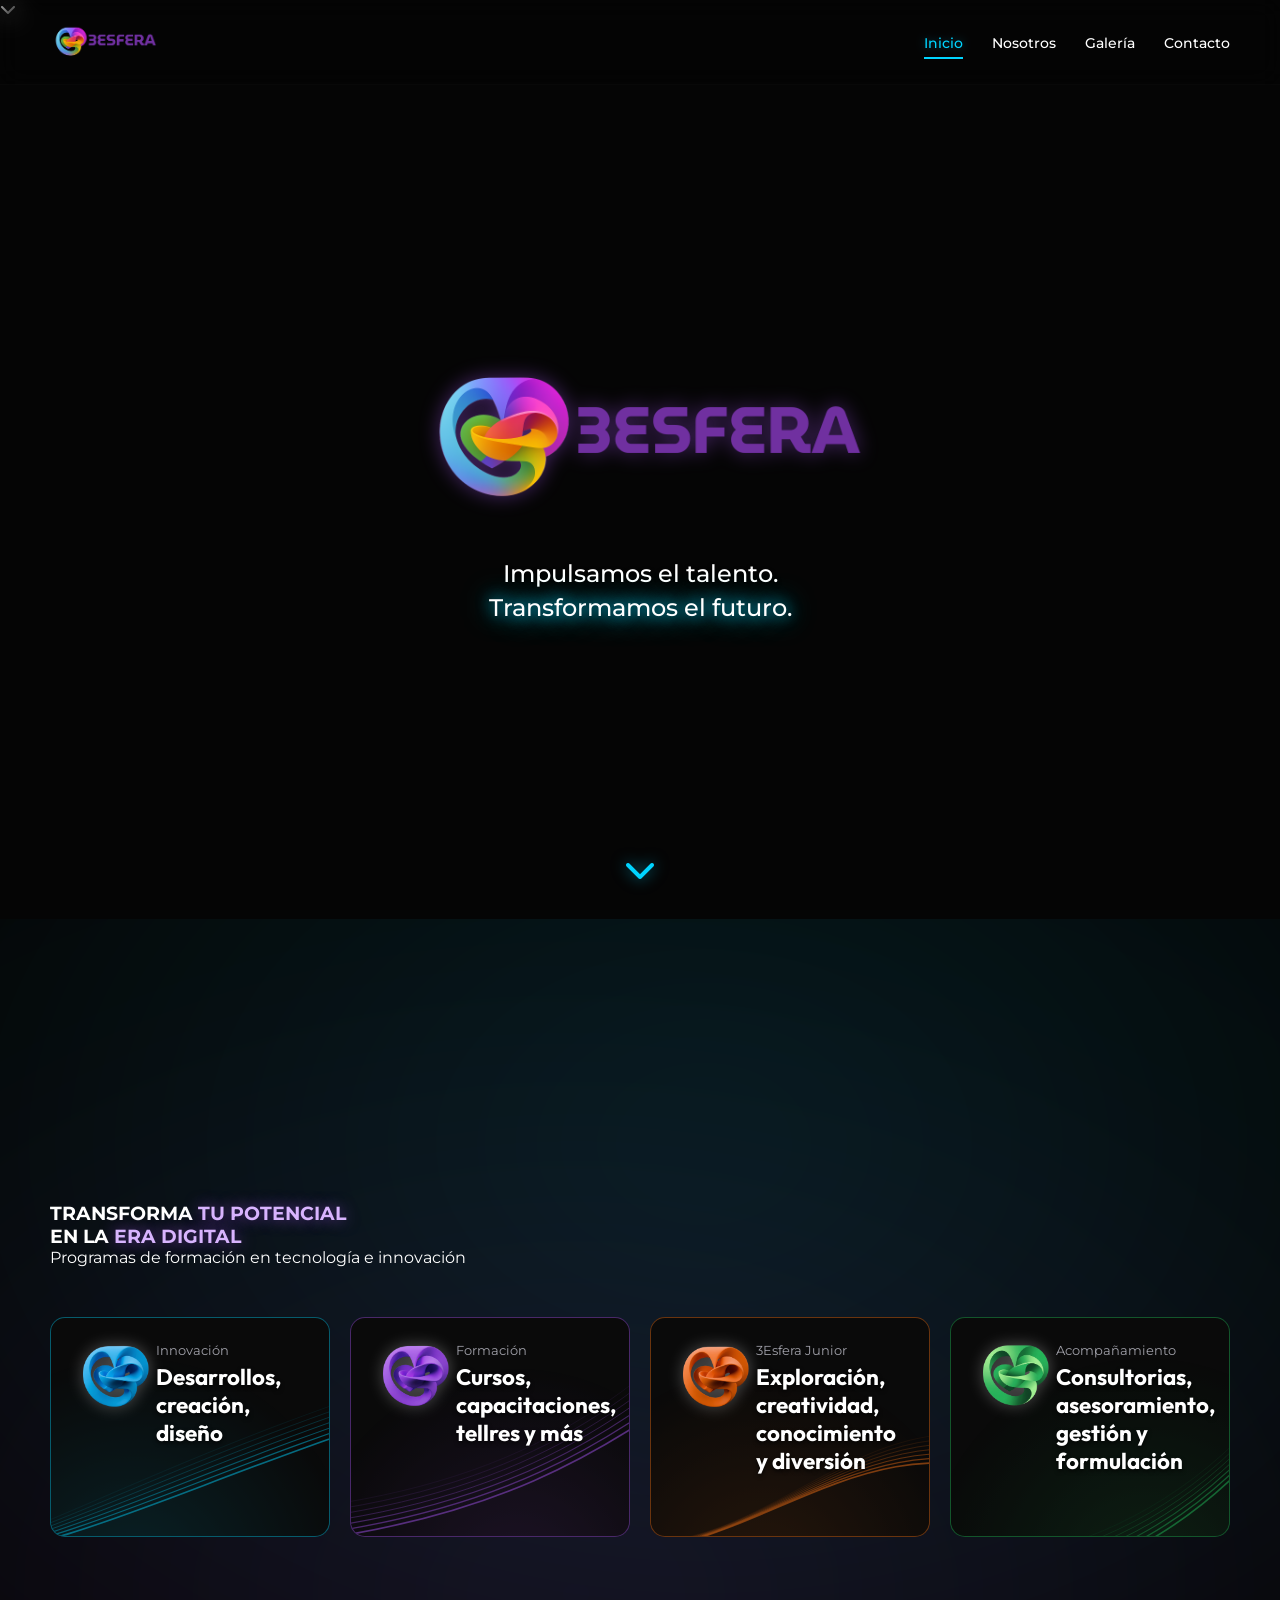
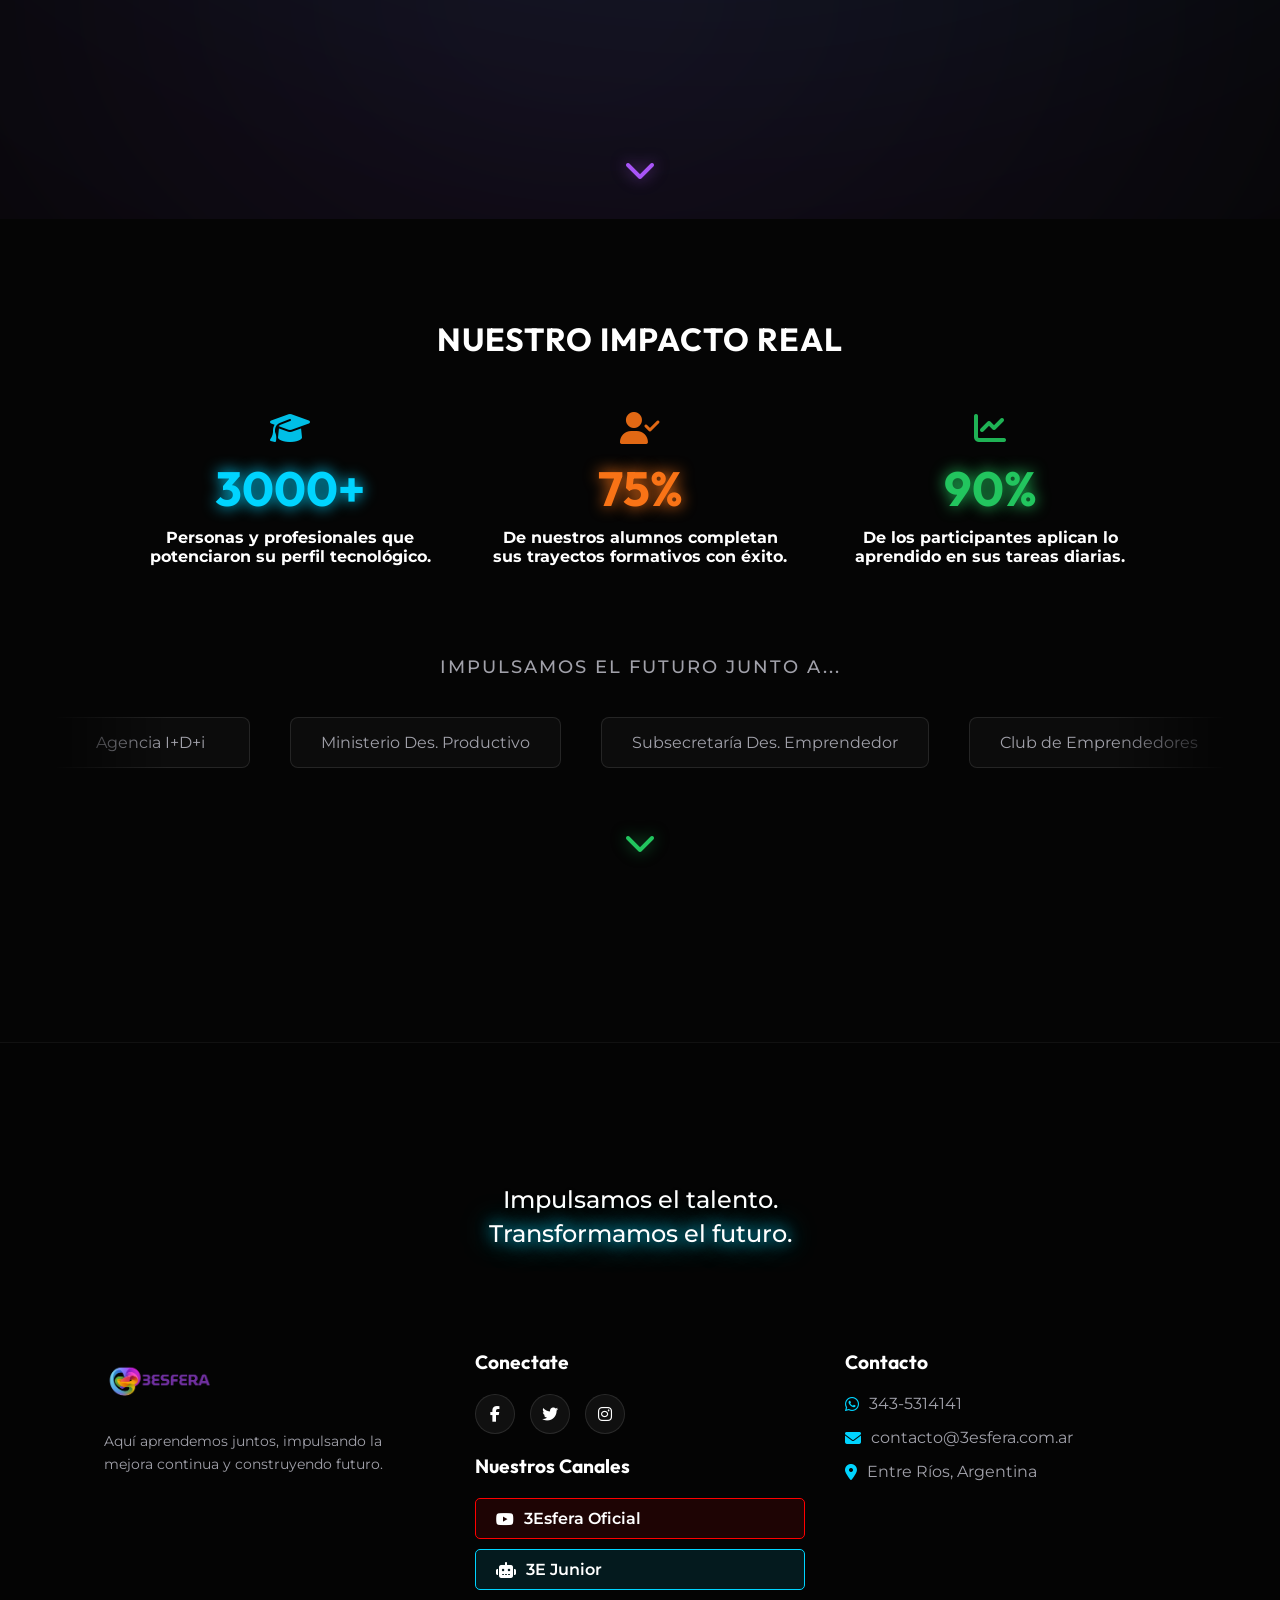
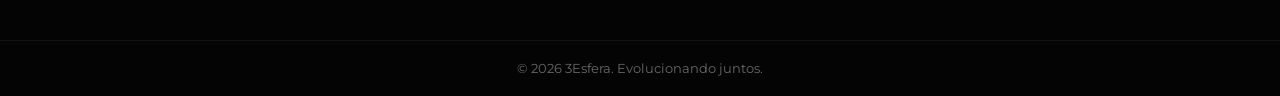
==== commit 6cf2cdb8: "despla" ====
--- a/index.html
+++ b/index.html
@@ -13,6 +13,10 @@
         <div class="glow-spot blue-top"></div>
         <div class="glow-spot orange-right"></div>
         <div class="glow-spot purple-mid"></div>
+    </div>
+    <div class="mobile-scroll-indicator" id="scrollIndicator">
+        <div class="indicator-line"></div>
+        <i class="fas fa-chevron-down"></i>
     </div>
 
     <nav class="navbar fade-in">
@@ -109,9 +113,35 @@
                     <div class="logo-placeholder">Ministerio Des. Productivo</div>
                     <div class="logo-placeholder">Subsecretaría Des. Emprendedor</div>
                     <div class="logo-placeholder">Club de Emprendedores</div> <div class="logo-placeholder">Agencia I+D+i</div>
+                    <div class="logo-placeholder">Municipio de Hernandez</div>
+                    <div class="logo-placeholder">Municipio de Aranguren</div>
                     <div class="logo-placeholder">Ministerio Des. Productivo</div>
                     <div class="logo-placeholder">Subsecretaría Des. Emprendedor</div>
                     <div class="logo-placeholder">Club de Emprendedores</div>
+                    <div class="logo-placeholder">Municipio de Hasenkamp</div>
+                    <div class="logo-placeholder">Concejo General de Educación</div>
+                    <div class="logo-placeholder">Municipio de San Benito</div>
+                    <div class="logo-placeholder">HCD Paraná</div>
+                    <div class="logo-placeholder">INES CONICET</div>
+                    <div class="logo-placeholder">Municipio de Crespo</div>
+                    <div class="logo-placeholder">MUCHOS ALIDOS Y AMIGOS MÁS</div>
+
+                    <div class="logo-placeholder">Agencia I+D+i</div>
+                    <div class="logo-placeholder">Ministerio Des. Productivo</div>
+                    <div class="logo-placeholder">Subsecretaría Des. Emprendedor</div>
+                    <div class="logo-placeholder">Club de Emprendedores</div> <div class="logo-placeholder">Agencia I+D+i</div>
+                    <div class="logo-placeholder">Municipio de Hernandez</div>
+                    <div class="logo-placeholder">Municipio de Aranguren</div>
+                    <div class="logo-placeholder">Ministerio Des. Productivo</div>
+                    <div class="logo-placeholder">Subsecretaría Des. Emprendedor</div>
+                    <div class="logo-placeholder">Club de Emprendedores</div>
+                    <div class="logo-placeholder">Municipio de Hasenkamp</div>
+                    <div class="logo-placeholder">Concejo General de Educación</div>
+                    <div class="logo-placeholder">Municipio de San Benito</div>
+                    <div class="logo-placeholder">HCD Paraná</div>
+                    <div class="logo-placeholder">INES CONICET</div>
+                    <div class="logo-placeholder">Municipio de Crespo</div>
+                    <div class="logo-placeholder">MUCHOS ALIDOS Y AMIGOS MÁS</div>
                 </div>
             </div>
             <br><br>
--- a/style/style.css
+++ b/style/style.css
@@ -10,6 +10,8 @@
 * { margin: 0; padding: 0; box-sizing: border-box; scroll-behavior: smooth; }
 
 html, body { background-color: var(--bg-dark); color: var(--text-white); font-family: var(--font-body); overflow-x: hidden; width: 100%; }
+
+
 
 /* =========================================
    2. FONDO AMBIENTAL
@@ -116,7 +118,7 @@
 .logos-section { margin-top: 60px; text-align: center; width: 100%; overflow: hidden; }
 .logos-section h4 { color: var(--text-gray); font-weight: 500; margin-bottom: 30px; font-size: 1.1rem; text-transform: uppercase; letter-spacing: 2px; }
 .logos-carousel { width: 100%; overflow: hidden; position: relative; -webkit-mask-image: linear-gradient(to right, transparent, black 10%, black 90%, transparent); mask-image: linear-gradient(to right, transparent, black 10%, black 90%, transparent); padding: 10px 0; }
-.logos-track { display: flex; gap: 40px; width: max-content; animation: scroll-logos 20s linear infinite; }
+.logos-track { display: flex; gap: 40px; width: max-content; animation: scroll-logos 40s linear infinite; }
 .logos-track:hover { animation-play-state: paused; }
 .logo-placeholder { flex-shrink: 0; background: rgba(255, 255, 255, 0.03); border: 1px solid rgba(255, 255, 255, 0.1); padding: 15px 30px; border-radius: 8px; color: var(--text-gray); display: flex; align-items: center; justify-content: center; min-width: 200px; transition: 0.3s ease; }
 .logo-placeholder:hover { background: rgba(255, 255, 255, 0.08); color: var(--text-white); border-color: rgba(168, 85, 247, 0.5); transform: translateY(-2px); }
@@ -286,6 +288,41 @@
     .courses-section, .impact-section, .about-section, .gallery-section, .contact-page-section { padding: 120px 20px 60px 20px; }
     .main-viewer { height: 300px; }
     .action-card { width: 100%; }
+    /* =========================================
+       Indicador Lateral de Scroll (Solo Móvil)
+       ========================================= */
+    .mobile-scroll-indicator {
+        display: flex;
+        flex-direction: column;
+        align-items: center;
+        position: fixed;
+        right: 15px;      /* Pegado al borde derecho */
+        bottom: 20%;      /* En la parte baja de la pantalla */
+        z-index: 1000;
+        transition: opacity 0.5s ease;
+        pointer-events: none; /* Evita que moleste si el usuario toca ahí por error */
+    }
+    
+    .indicator-line {
+        width: 2px;
+        height: 60px;
+        background: linear-gradient(to bottom, transparent, var(--neon-purple));
+        border-radius: 2px;
+        margin-bottom: 5px;
+    }
+    
+    .mobile-scroll-indicator i {
+        color: var(--neon-purple);
+        font-size: 0.9rem;
+        text-shadow: 0 0 10px rgba(168, 85, 247, 0.8);
+        animation: subtleDrop 2s infinite ease-in-out;
+    }
+    
+    @keyframes subtleDrop {
+        0%, 100% { transform: translateY(0); opacity: 0.5; }
+        50% { transform: translateY(8px); opacity: 1; }
+    }
+    
 }
 
 @media (max-height: 850px) {
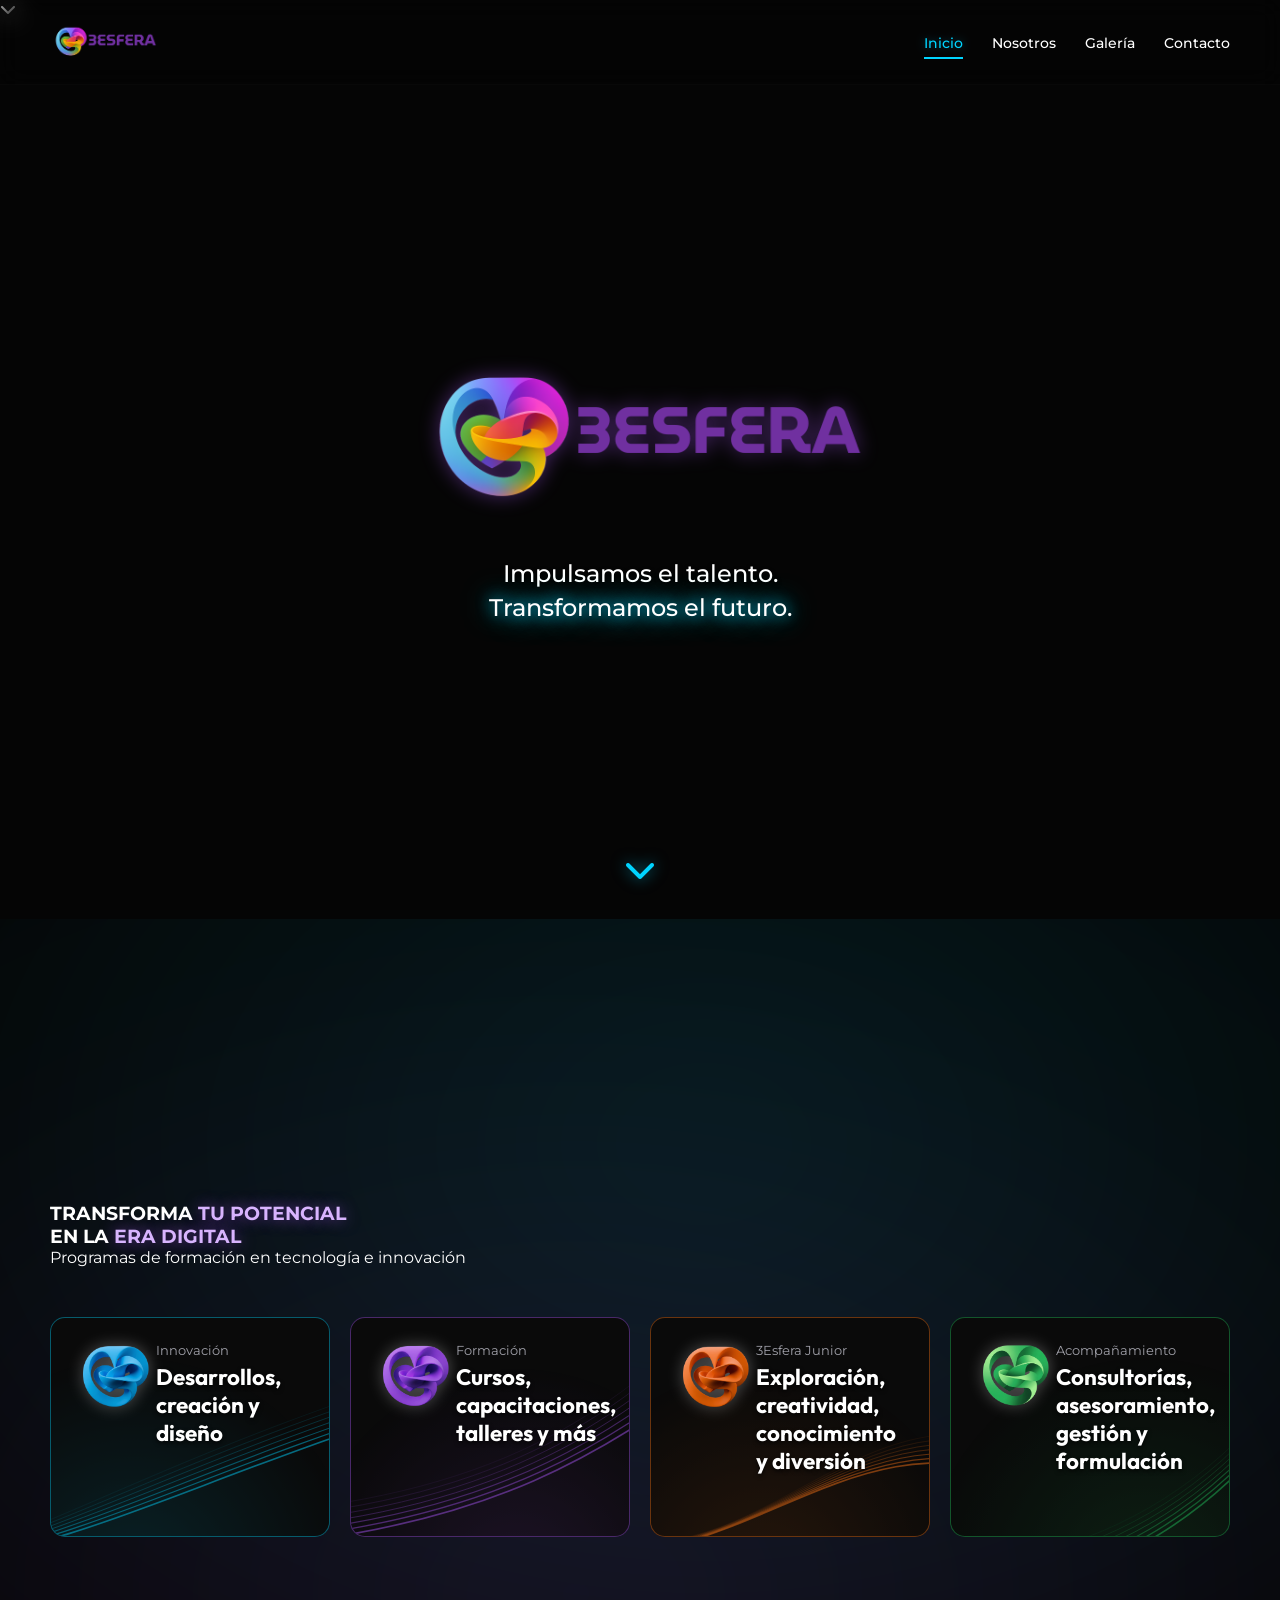
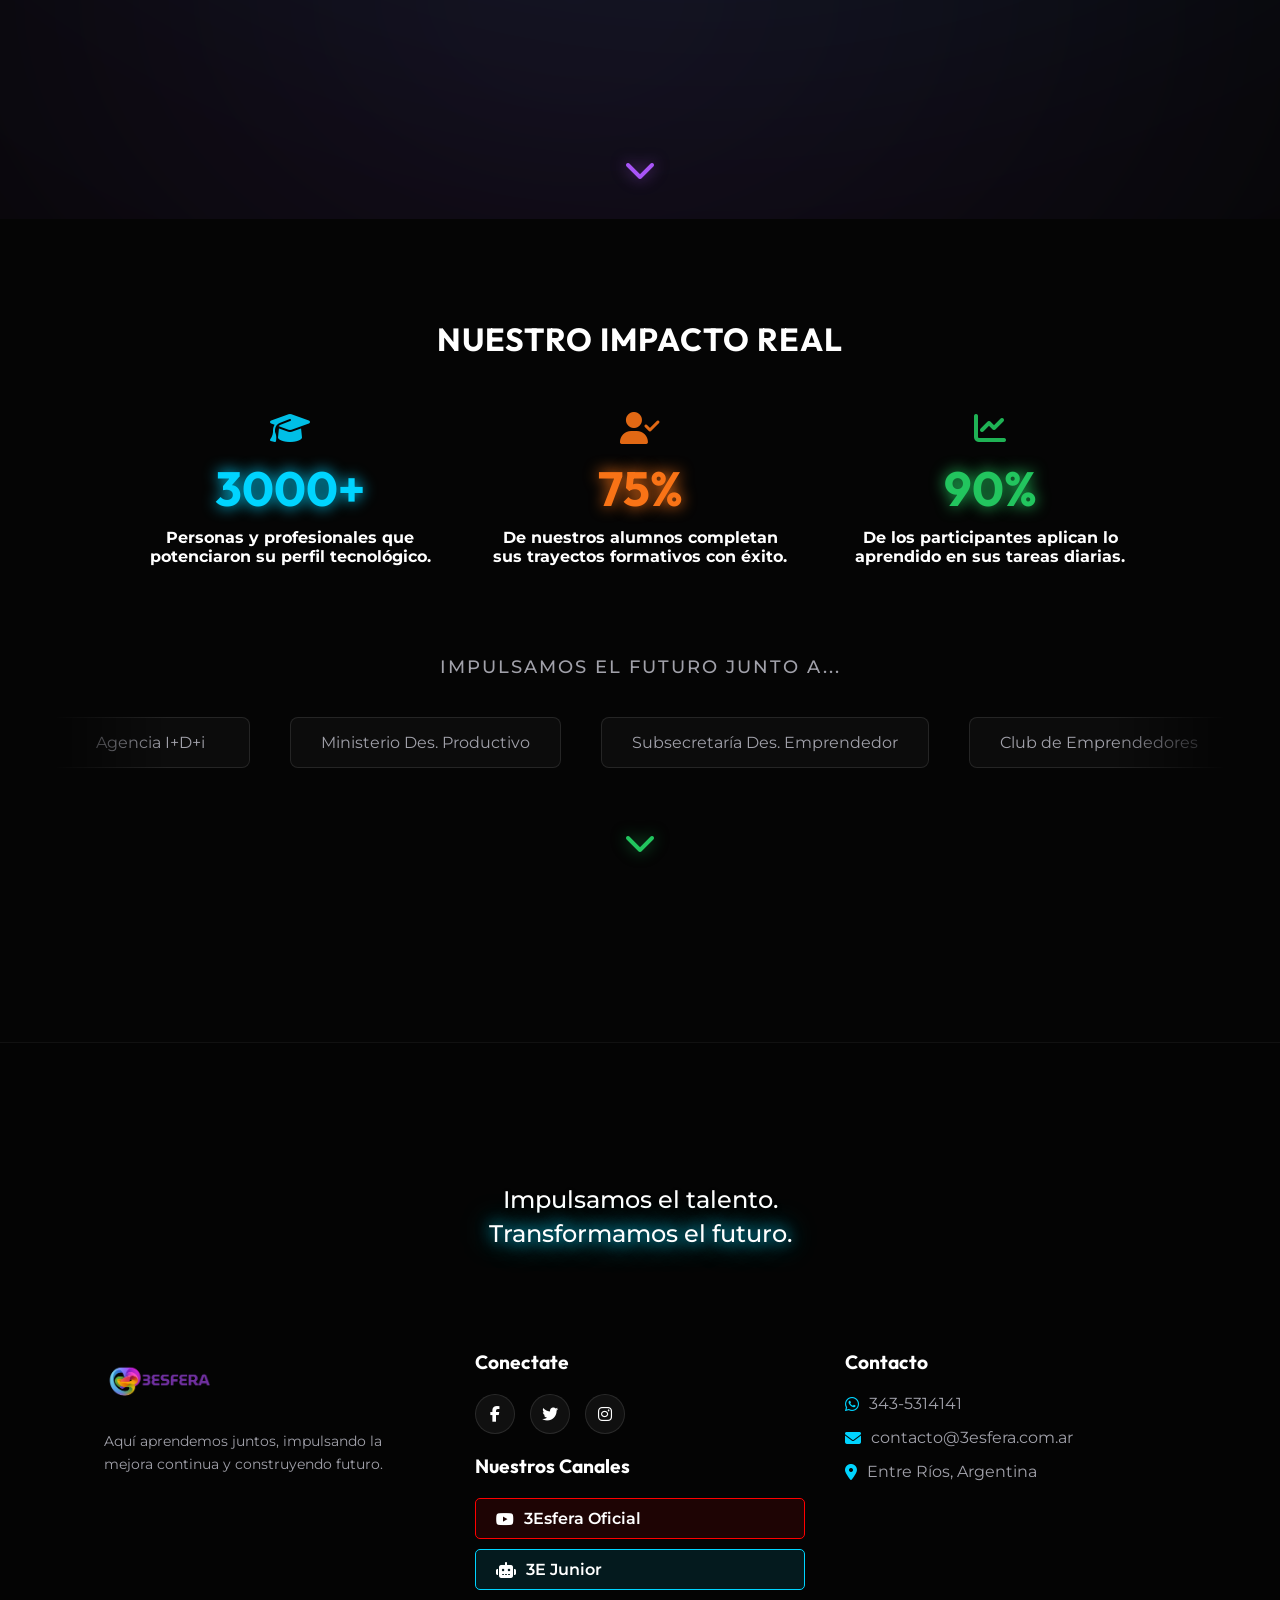
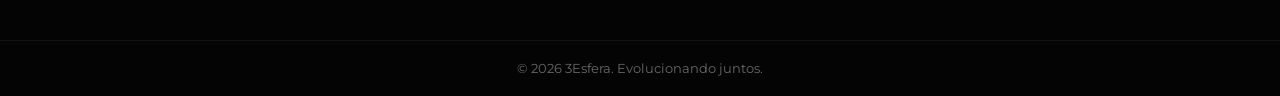
==== commit 03fd7c08: "GALERIA" ====
--- a/index.html
+++ b/index.html
@@ -7,6 +7,11 @@
     <link href="https://fonts.googleapis.com/css2?family=Montserrat:wght@400;600;700&family=Outfit:wght@300;500;700&display=swap" rel="stylesheet">
     <link rel="stylesheet" href="./style/style.css">
     <link rel="stylesheet" href="https://cdnjs.cloudflare.com/ajax/libs/font-awesome/6.4.0/css/all.min.css">
+    <meta property="og:title" content="3Esfera | Hub de Innovación">
+    <meta property="og:description" content="Impulsamos el talento y transformamos el futuro. Conocé nuestros trayectos formativos y servicios.">
+    <meta property="og:image" content="https://3esfera.com.ar/assets/tu-imagen-de-portada.jpg">
+    <meta property="og:url" content="https://3esfera.com.ar/">
+    <link rel="icon" type="image/png" href="./assets/logo_youtube_3esfera.png">
 </head>
 <body>
     <div class="background-glow">
@@ -67,11 +72,11 @@
         <div class="cards-grid">
             <div class="course-card card-blue scroll-animate delay-1">
                 <img src="./assets/azul.png" alt="Icono de Tecnología" class="card-image">
-                <div class="card-content"><span class="card-label">Innovación</span><h3>Desarrollos, creación, diseño</h3></div>
+                <div class="card-content"><span class="card-label">Innovación</span><h3>Desarrollos, creación y diseño</h3></div>
             </div>
             <div class="course-card card-purple scroll-animate delay-2">
                 <img src="./assets/violeta.png" alt="Icono de Tecnología" class="card-image">
-                <div class="card-content"><span class="card-label">Formación</span><h3>Cursos, capacitaciones, tellres y más</h3></div>
+                <div class="card-content"><span class="card-label">Formación</span><h3>Cursos, capacitaciones, talleres y más</h3></div>
             </div>
             <div class="course-card card-orange scroll-animate delay-3">
                 <img src="./assets/naranja.png" alt="Icono de Tecnología" class="card-image">
@@ -79,7 +84,7 @@
             </div>
             <div class="course-card card-green scroll-animate delay-4">
                 <img src="./assets/verde.png" alt="Icono de Tecnología" class="card-image">
-                <div class="card-content"><span class="card-label">Acompañamiento</span><h3>Consultorias, asesoramiento, gestión y formulación</h3></div>
+                <div class="card-content"><span class="card-label">Acompañamiento</span><h3>Consultorías, asesoramiento, gestión y formulación</h3></div>
             </div>
         </div>
         <a href="#impacto" class="scroll-down-arrow arrow-purple"><i class="fas fa-chevron-down"></i></a>
@@ -113,7 +118,7 @@
                     <div class="logo-placeholder">Ministerio Des. Productivo</div>
                     <div class="logo-placeholder">Subsecretaría Des. Emprendedor</div>
                     <div class="logo-placeholder">Club de Emprendedores</div> <div class="logo-placeholder">Agencia I+D+i</div>
-                    <div class="logo-placeholder">Municipio de Hernandez</div>
+                    <div class="logo-placeholder">Municipio de Hernández</div>
                     <div class="logo-placeholder">Municipio de Aranguren</div>
                     <div class="logo-placeholder">Ministerio Des. Productivo</div>
                     <div class="logo-placeholder">Subsecretaría Des. Emprendedor</div>
@@ -124,13 +129,13 @@
                     <div class="logo-placeholder">HCD Paraná</div>
                     <div class="logo-placeholder">INES CONICET</div>
                     <div class="logo-placeholder">Municipio de Crespo</div>
-                    <div class="logo-placeholder">MUCHOS ALIDOS Y AMIGOS MÁS</div>
+                    <div class="logo-placeholder">MUCHOS ALIADOS Y AMIGOS MÁS</div>
 
                     <div class="logo-placeholder">Agencia I+D+i</div>
                     <div class="logo-placeholder">Ministerio Des. Productivo</div>
                     <div class="logo-placeholder">Subsecretaría Des. Emprendedor</div>
                     <div class="logo-placeholder">Club de Emprendedores</div> <div class="logo-placeholder">Agencia I+D+i</div>
-                    <div class="logo-placeholder">Municipio de Hernandez</div>
+                    <div class="logo-placeholder">Municipio de Hernández</div>
                     <div class="logo-placeholder">Municipio de Aranguren</div>
                     <div class="logo-placeholder">Ministerio Des. Productivo</div>
                     <div class="logo-placeholder">Subsecretaría Des. Emprendedor</div>
@@ -141,7 +146,7 @@
                     <div class="logo-placeholder">HCD Paraná</div>
                     <div class="logo-placeholder">INES CONICET</div>
                     <div class="logo-placeholder">Municipio de Crespo</div>
-                    <div class="logo-placeholder">MUCHOS ALIDOS Y AMIGOS MÁS</div>
+                    <div class="logo-placeholder">MUCHOS ALIADOS Y AMIGOS MÁS</div>
                 </div>
             </div>
             <br><br>
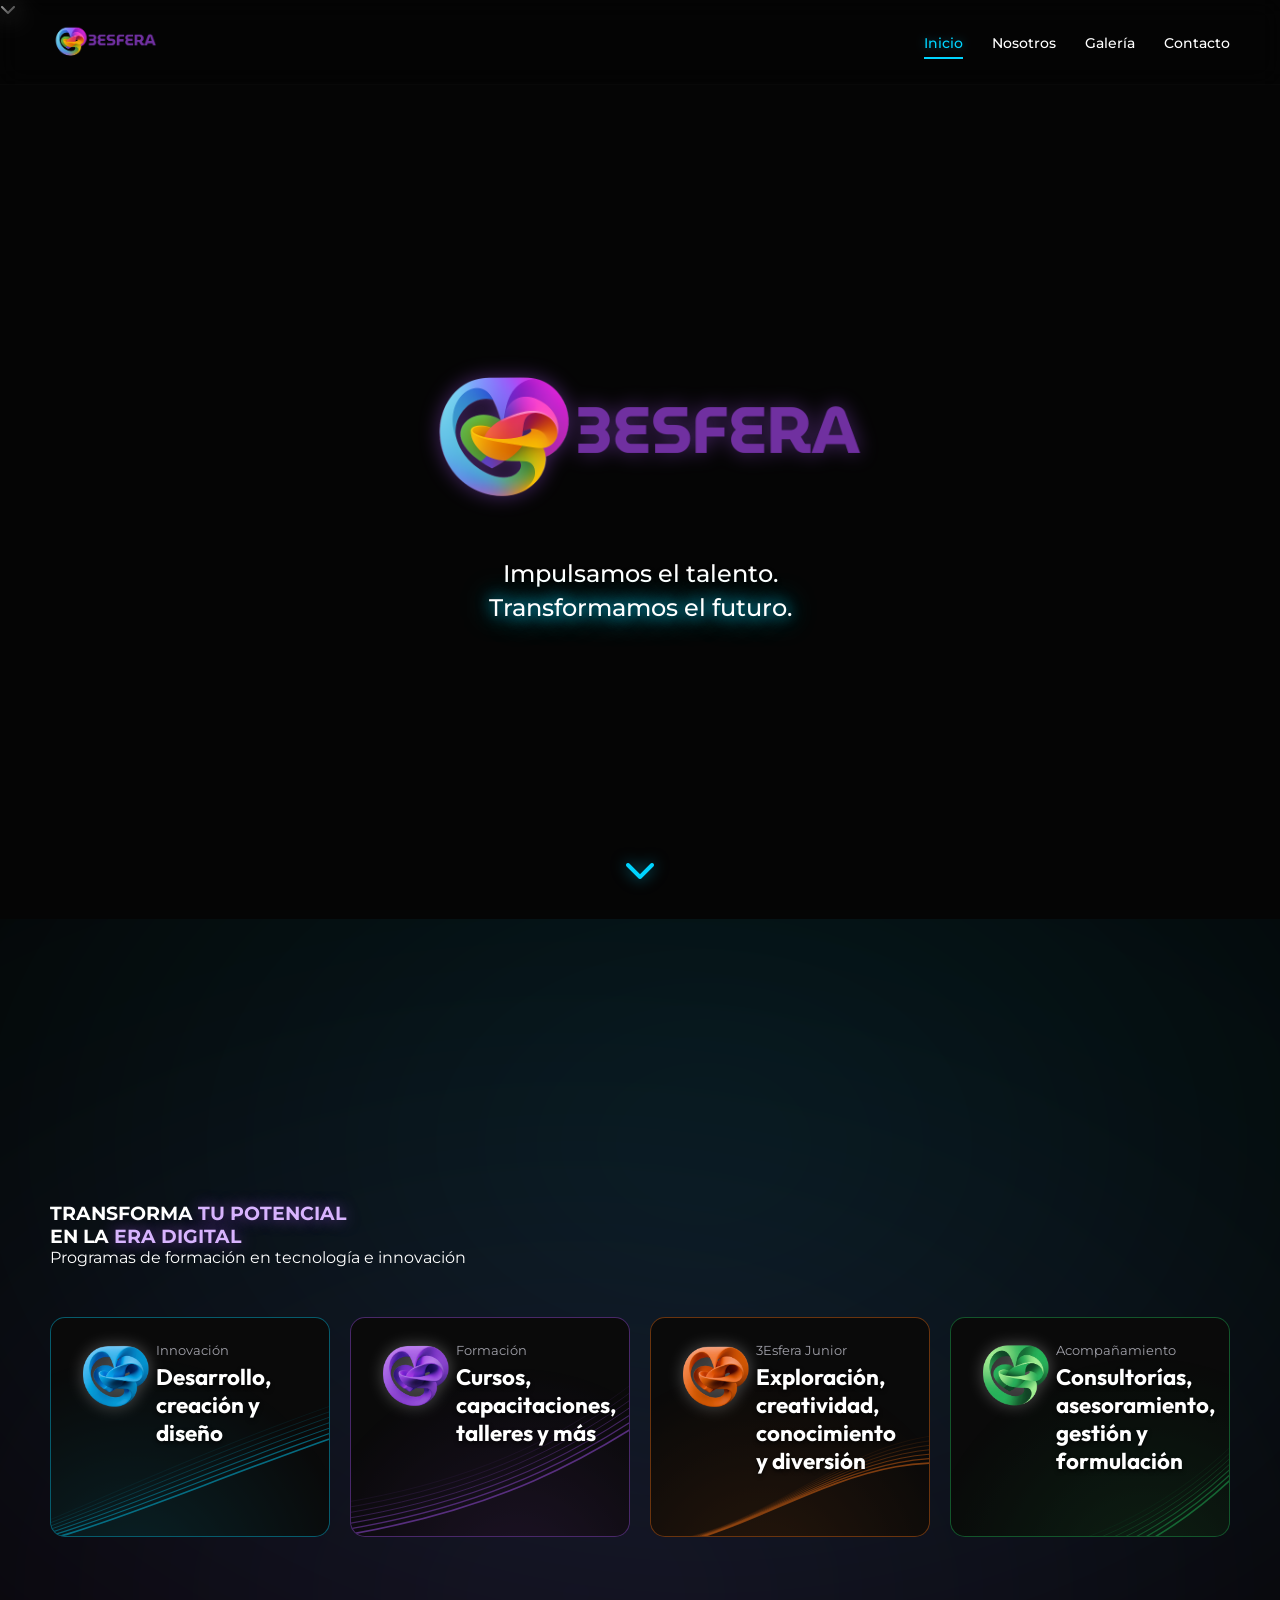
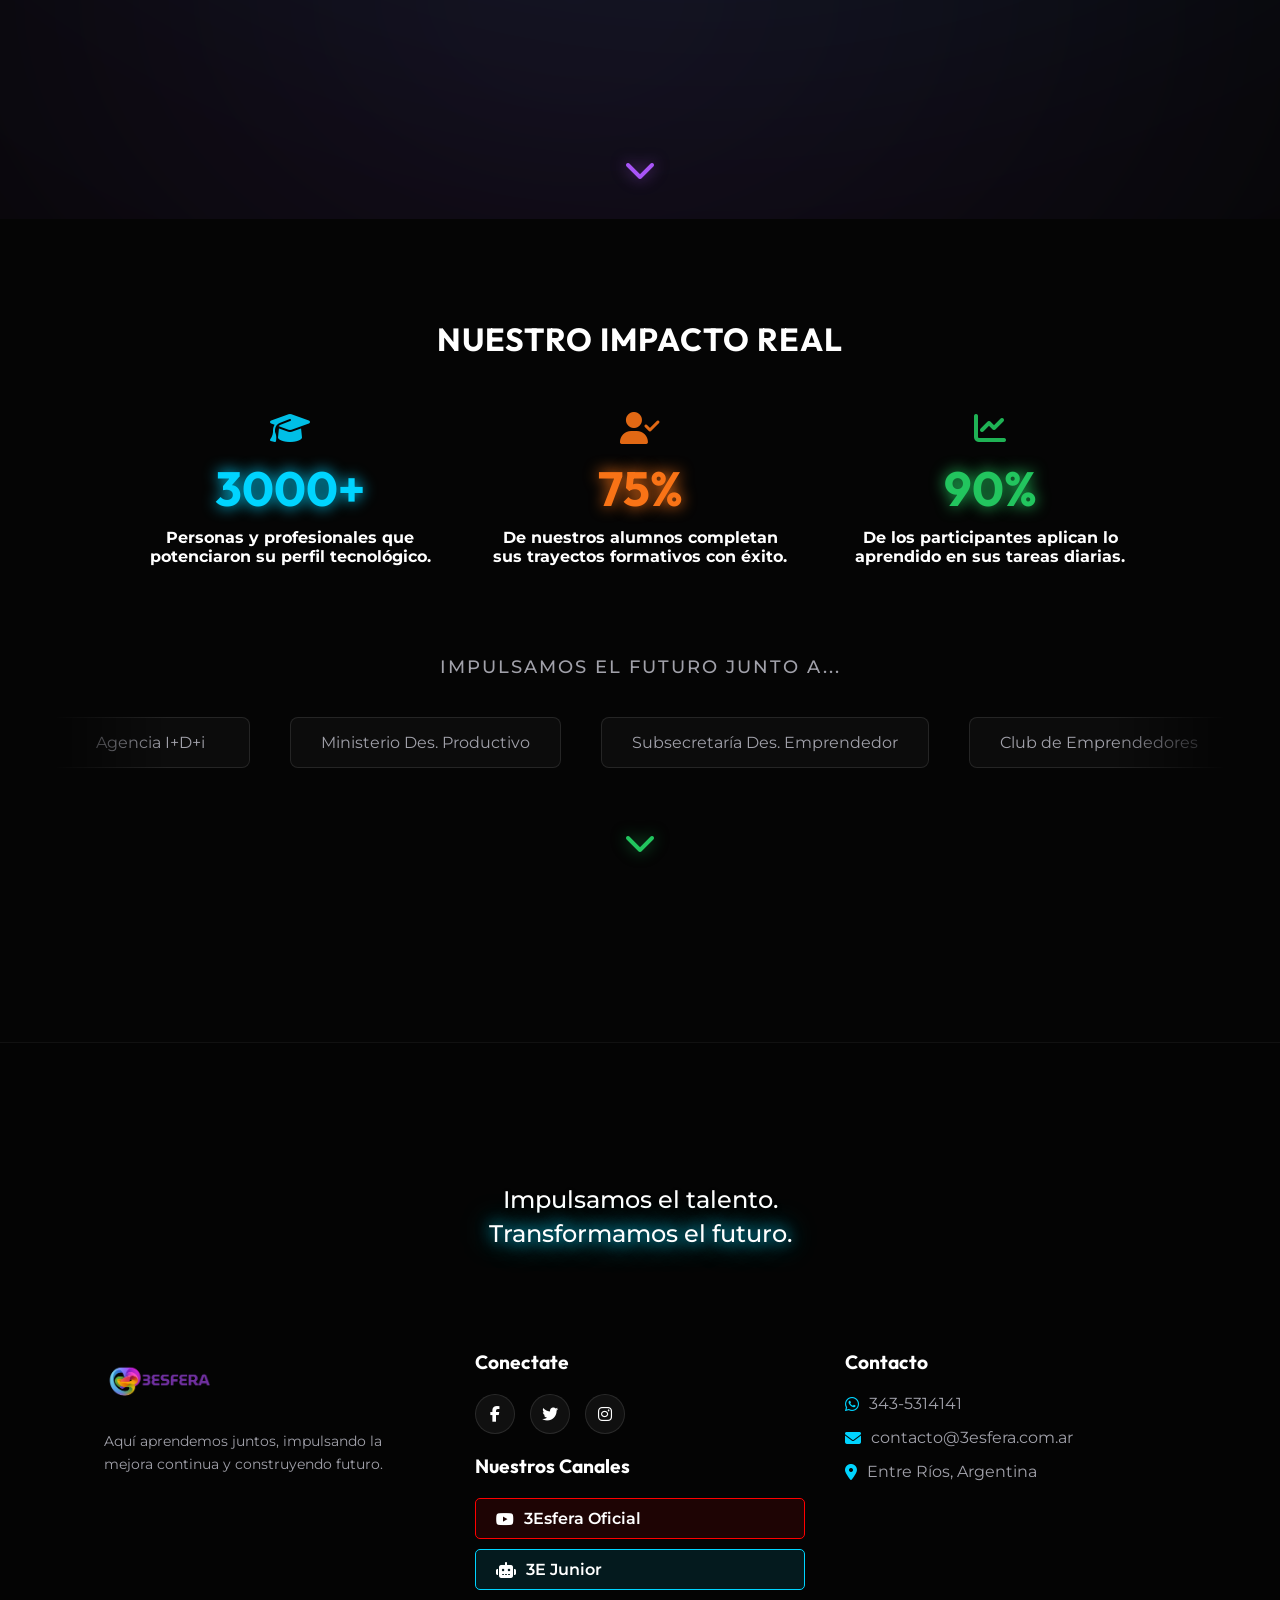
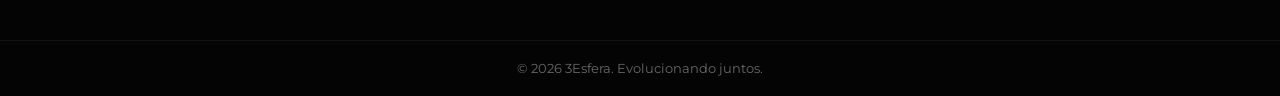
==== commit 6825c74e: "ajuste" ====
--- a/index.html
+++ b/index.html
@@ -72,7 +72,7 @@
         <div class="cards-grid">
             <div class="course-card card-blue scroll-animate delay-1">
                 <img src="./assets/azul.png" alt="Icono de Tecnología" class="card-image">
-                <div class="card-content"><span class="card-label">Innovación</span><h3>Desarrollos, creación y diseño</h3></div>
+                <div class="card-content"><span class="card-label">Innovación</span><h3>Desarrollo, creación y diseño</h3></div>
             </div>
             <div class="course-card card-purple scroll-animate delay-2">
                 <img src="./assets/violeta.png" alt="Icono de Tecnología" class="card-image">
--- a/style/style.css
+++ b/style/style.css
@@ -1,3 +1,4 @@
+.mobile-caption { display: none; }
 /* =========================================
    1. VARIABLES Y CONFIGURACIÓN BASE
    ========================================= */
@@ -270,59 +271,154 @@
    12. RESPONSIVE Y MEDIA QUERIES
    ========================================= */
 @media (max-width: 768px) {
-    .navbar { padding: 15px 20px; }
+.navbar { padding: 15px 20px; }
+
+/* MENÚ HAMBURGUESA BLINDADO */
+.mobile-menu-btn { display: block; background: none; border: none; color: var(--text-white); font-size: 1.5rem; cursor: pointer; z-index: 1100; }
+.nav-links { display: none; position: absolute; top: 100%; left: 0; width: 100%; background: rgba(10, 10, 10, 0.95); backdrop-filter: blur(15px); flex-direction: column; padding: 20px 0; border-bottom: 1px solid rgba(168, 85, 247, 0.3); }
+
+/* El !important obliga a que el menú aparezca sí o sí */
+.nav-links.active { display: flex !important; }
+
+.nav-links a { padding: 15px 0; width: 100%; text-align: center; margin-left: 0; }
+
+.hero-title { font-size: 1.2rem !important; }
+.about-container, .footer-container, .contact-wrapper { flex-direction: column; }
+.about-image { order: -1; margin-bottom: 30px; }
+.mission-vision-grid { flex-direction: column; }
+.courses-section, .impact-section, .about-section, .gallery-section, .contact-page-section { padding: 120px 20px 60px 20px; }
+.main-viewer { height: 300px; }
+.action-card { width: 100%; }
+/* =========================================
+   Indicador Lateral de Scroll (Solo Móvil)
+   ========================================= */
+.mobile-scroll-indicator {
+    display: flex;
+    flex-direction: column;
+    align-items: center;
+    position: fixed;
+    right: 15px;      /* Pegado al borde derecho */
+    bottom: 20%;      /* En la parte baja de la pantalla */
+    z-index: 1000;
+    transition: opacity 0.5s ease;
+    pointer-events: none; /* Evita que moleste si el usuario toca ahí por error */
+}
+
+.indicator-line {
+    width: 2px;
+    height: 60px;
+    background: linear-gradient(to bottom, transparent, var(--neon-purple));
+    border-radius: 2px;
+    margin-bottom: 5px;
+}
+
+.mobile-scroll-indicator i {
+    color: var(--neon-purple);
+    font-size: 0.9rem;
+    text-shadow: 0 0 10px rgba(168, 85, 247, 0.8);
+    animation: subtleDrop 2s infinite ease-in-out;
+}
+
+@keyframes subtleDrop {
+    0%, 100% { transform: translateY(0); opacity: 0.5; }
+    50% { transform: translateY(8px); opacity: 1; }
+}
+/* ELIMINAR FLECHAS DE SALTO EN CELULAR */
+.scroll-down-arrow {
+    display: none !important;
+    visibility: hidden !important;
+    pointer-events: none !important;
+}
+/* =========================================
+       REDISEÑO DE GALERÍA PARA MÓVIL (Scroll Vertical Estilo Reels)
+       ========================================= */
     
-    /* MENÚ HAMBURGUESA BLINDADO */
-    .mobile-menu-btn { display: block; background: none; border: none; color: var(--text-white); font-size: 1.5rem; cursor: pointer; z-index: 1100; }
-    .nav-links { display: none; position: absolute; top: 100%; left: 0; width: 100%; background: rgba(10, 10, 10, 0.95); backdrop-filter: blur(15px); flex-direction: column; padding: 20px 0; border-bottom: 1px solid rgba(168, 85, 247, 0.3); }
-    
-    /* El !important obliga a que el menú aparezca sí o sí */
-    .nav-links.active { display: flex !important; }
-    
-    .nav-links a { padding: 15px 0; width: 100%; text-align: center; margin-left: 0; }
-    
-    .hero-title { font-size: 1.2rem !important; }
-    .about-container, .footer-container, .contact-wrapper { flex-direction: column; }
-    .about-image { order: -1; margin-bottom: 30px; }
-    .mission-vision-grid { flex-direction: column; }
-    .courses-section, .impact-section, .about-section, .gallery-section, .contact-page-section { padding: 120px 20px 60px 20px; }
-    .main-viewer { height: 300px; }
-    .action-card { width: 100%; }
-    /* =========================================
-       Indicador Lateral de Scroll (Solo Móvil)
-       ========================================= */
-    .mobile-scroll-indicator {
-        display: flex;
-        flex-direction: column;
-        align-items: center;
-        position: fixed;
-        right: 15px;      /* Pegado al borde derecho */
-        bottom: 20%;      /* En la parte baja de la pantalla */
-        z-index: 1000;
-        transition: opacity 0.5s ease;
-        pointer-events: none; /* Evita que moleste si el usuario toca ahí por error */
-    }
-    
-    .indicator-line {
-        width: 2px;
-        height: 60px;
-        background: linear-gradient(to bottom, transparent, var(--neon-purple));
-        border-radius: 2px;
-        margin-bottom: 5px;
-    }
-    
-    .mobile-scroll-indicator i {
-        color: var(--neon-purple);
-        font-size: 0.9rem;
-        text-shadow: 0 0 10px rgba(168, 85, 247, 0.8);
-        animation: subtleDrop 2s infinite ease-in-out;
-    }
-    
-    @keyframes subtleDrop {
-        0%, 100% { transform: translateY(0); opacity: 0.5; }
-        50% { transform: translateY(8px); opacity: 1; }
-    }
-    
+    /* 1. Ocultamos el visor principal, flechas y textos de ayuda */
+    .main-viewer,
+    .side-arrow,
+    .gallery-instruction {
+        display: none !important;
+    }
+
+    /* 2. Desactivamos el 3D y le damos una altura cómoda a la pantalla */
+    .carousel-3d-wrapper,
+    .carousel-3d-container {
+        perspective: none !important;
+        width: 100% !important; 
+        height: 75vh !important; /* Altura del contenedor en la pantalla */
+        margin-top: 10px !important;
+        position: relative !important;
+        display: block !important;
+    }
+
+    /* 3. Convertimos el contenedor en una COLUMNA VERTICAL */
+    .carousel-3d {
+        position: relative !important;
+        transform: none !important;
+        transform-style: flat !important;
+        display: flex !important;
+        flex-direction: column !important;
+        overflow-y: auto !important;
+        overflow-x: hidden !important;
+        scroll-snap-type: y mandatory;
+        gap: 30px !important; /* Espacio entre fotos */
+        padding: 10vh 0 !important; /* Margen interno para que la primera foto no quede pegada arriba */
+        width: 100% !important;
+        height: 100% !important;
+        -webkit-overflow-scrolling: touch;
+    }
+
+    /* 4. LA CLAVE DEL TAMAÑO Y EL SÚPER NEÓN */
+    .carousel-cell {
+        position: relative !important;
+        transform: none !important;
+        flex: 0 0 55% !important;
+        width: 90% !important;
+        margin: 0 auto !important;
+        height: auto !important;
+        scroll-snap-align: center;
+        opacity: 1 !important; 
+        pointer-events: none !important;
+        display: flex !important;
+        justify-content: center !important;
+        align-items: center !important;
+        
+        /* Pasamos el neón al contenedor y lo hacemos MÁS FUERTE */
+        border-radius: 20px !important;
+        box-shadow: 0 0 5px rgba(168, 85, 247, 0.9), 
+                    0 0 15px rgba(168, 85, 247, 0.6),
+                    0 0 25px rgba(168, 85, 247, 0.3) !important;
+        
+        /* Necesario para que el texto no se salga de los bordes curvos */
+        overflow: hidden !important; 
+    }
+
+    /* 5. IMAGEN SIN BORDES */
+    .carousel-cell img {
+        width: 100% !important;
+        height: 100% !important;
+        object-fit: cover !important;
+        border-radius: 20px !important;
+        border: none !important;
+    }
+
+    /* 6. DISEÑO DEL TEXTO DESCRIPTIVO (Estilo Zócalo) */
+    .mobile-caption {
+        display: block !important;
+        position: absolute !important;
+        bottom: 0 !important;
+        left: 0 !important;
+        width: 100% !important;
+        /* Fondo en degradé negro transparente para que el texto se lea siempre */
+        background: linear-gradient(to top, rgba(0,0,0,0.95) 0%, rgba(0,0,0,0.7) 50%, transparent 100%) !important;
+        color: #ffffff !important;
+        padding: 40px 15px 20px !important; /* Espacio para que respire */
+        text-align: center !important;
+        font-family: 'Montserrat', sans-serif !important;
+        font-size: 14px !important;
+        font-weight: 600 !important;
+        text-shadow: 2px 2px 4px #000000 !important;
+    }
 }
 
 @media (max-height: 850px) {
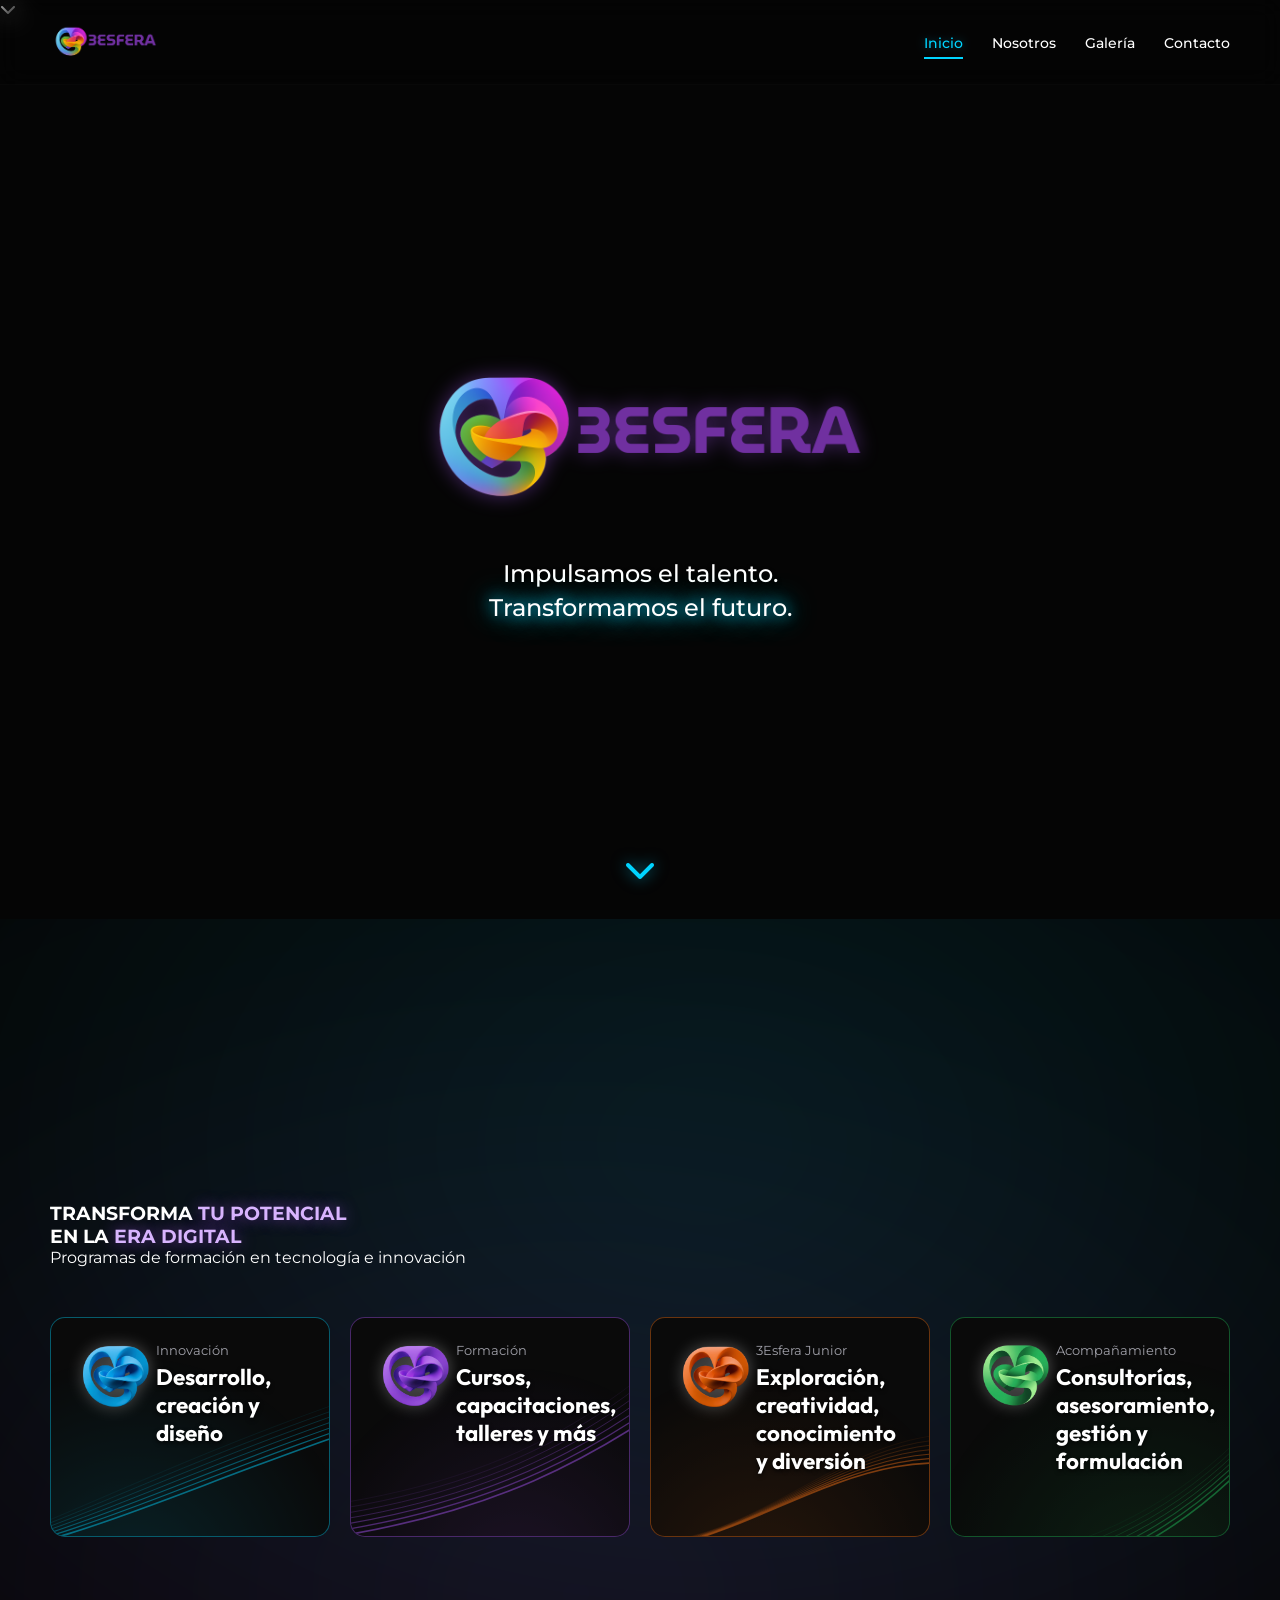
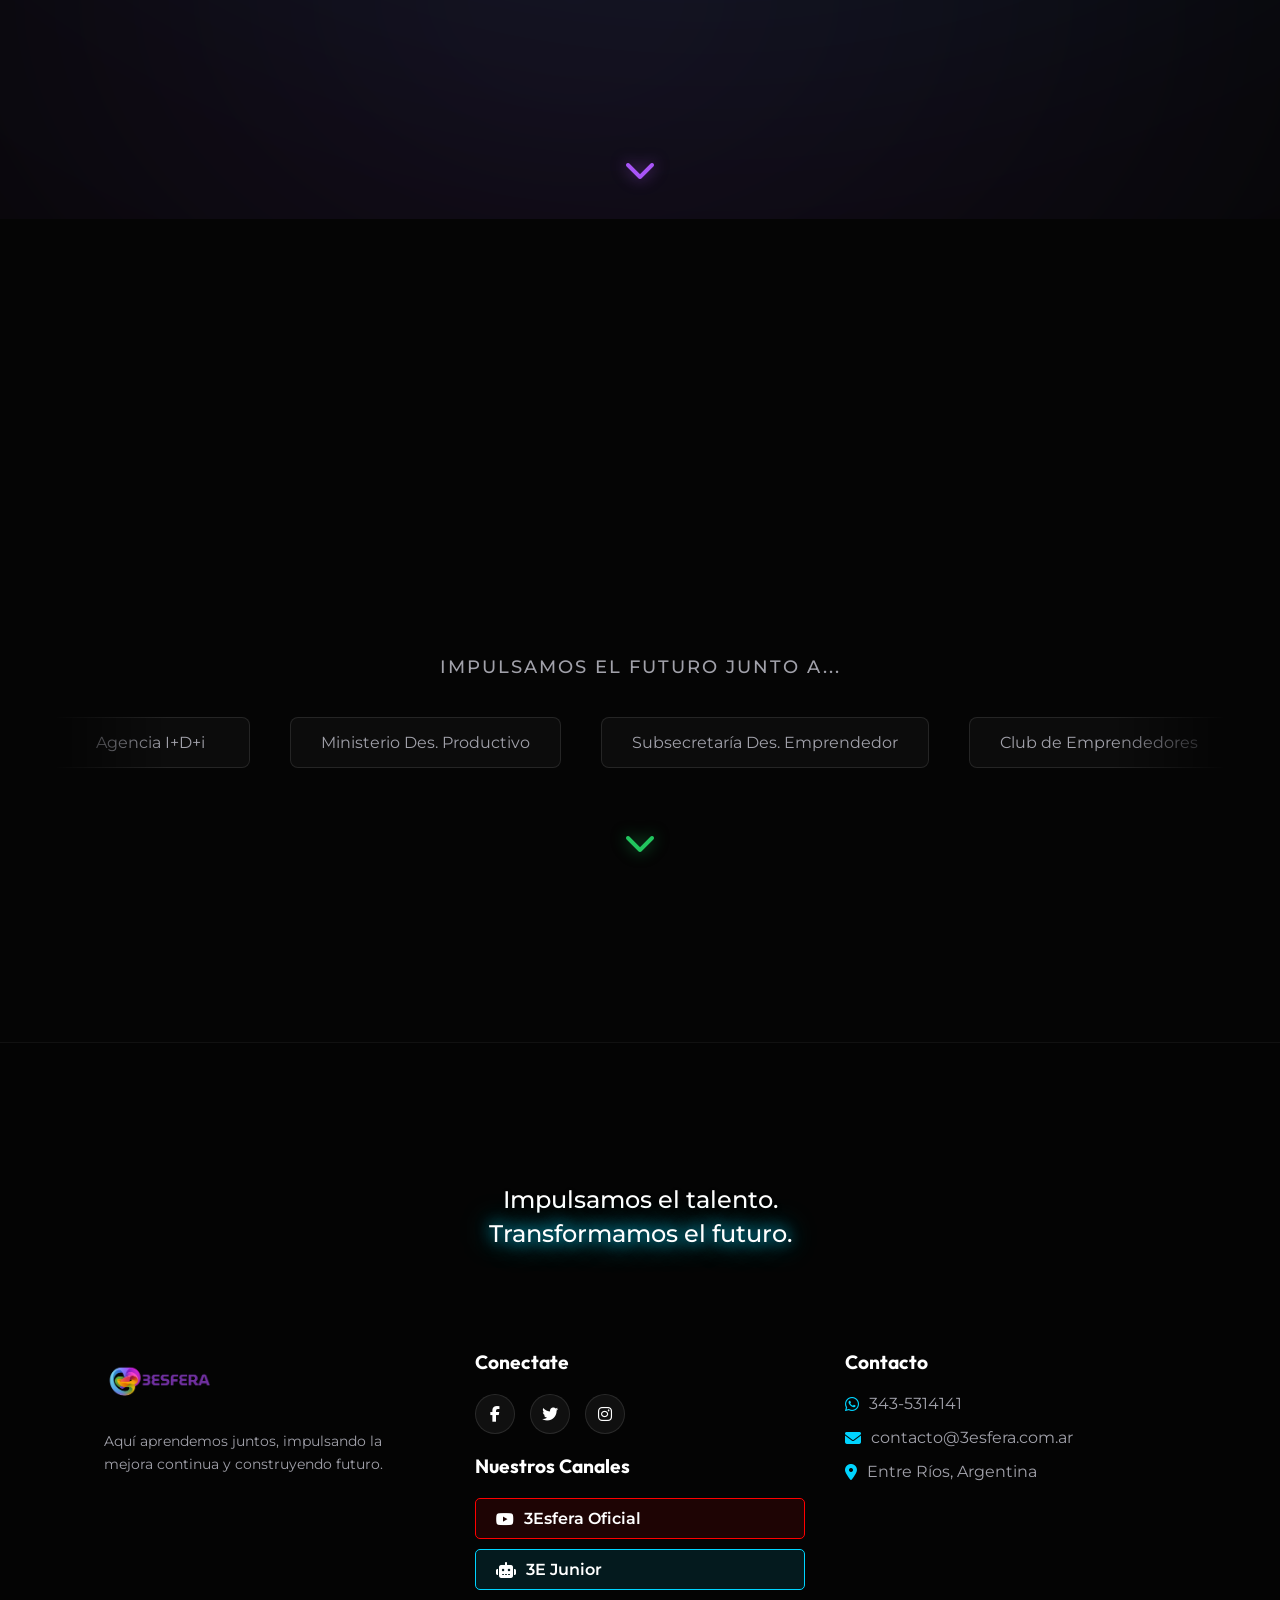
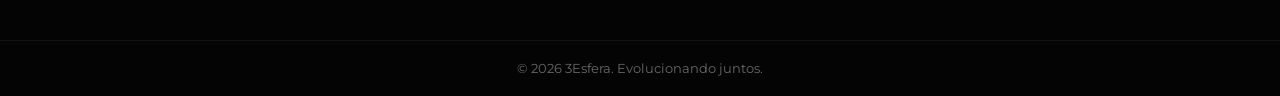
==== commit e953071a: "123" ====
--- a/index.html
+++ b/index.html
@@ -12,6 +12,7 @@
     <meta property="og:image" content="https://3esfera.com.ar/assets/tu-imagen-de-portada.jpg">
     <meta property="og:url" content="https://3esfera.com.ar/">
     <link rel="icon" type="image/png" href="./assets/logo_youtube_3esfera.png">
+    <meta name="description" content="3Esfera es un Hub de Innovación Abierta y Vinculación Ecosistémica. Impulsamos el talento y transformamos el futuro a través de la tecnología y la ciencia.">
 </head>
 <body>
     <div class="background-glow">
@@ -35,10 +36,11 @@
             <a href="contacto.html">Contacto</a>
             <!-- <button id="login-btn" class="nav-btn-glow">Acceso Alumnos</button> -->
         </div>
-        <button class="mobile-menu-btn" id="mobileMenuBtn">
+        <button class="mobile-menu-btn" id="mobileMenuBtn" aria-label="Abrir menú">
             <i class="fas fa-bars"></i>
         </button>
     </nav>
+    <main>
 
     <section id="inicio" class="hero-section">
         <div class="hero-content scroll-animate">
@@ -155,7 +157,7 @@
         </div>
         
     </section>
-
+    
     <footer id="footer" class="footer-section">
         <div class="pre-footer-title">
             <h1 class="hero-title">Impulsamos el talento.<br><span class="text-glow-blue">Transformamos el futuro.</span></h1>
@@ -172,9 +174,12 @@
             <div class="footer-col">
                 <h4>Conectate</h4>
                 <div class="social-links">
-                    <a href="https://facebook.com/3esferaparana" target="_blank" class="social-icon facebook"><i class="fab fa-facebook-f"></i></a>
-                    <a href="https://twitter.com/esfera_3" target="_blank" class="social-icon twitter"><i class="fab fa-twitter"></i></a>
-                    <a href="https://instagram.com/tresesfera" target="_blank" class="social-icon instagram"><i class="fab fa-instagram"></i></a>
+                    <a href="https://facebook.com/3esferaparana" target="_blank" class="social-icon facebook" aria-label="Visitar nuestro Facebook">
+                    <i class="fab fa-facebook-f"></i></a>
+                    <a href="https://twitter.com/esfera_3" target="_blank" class="social-icon twitter" aria-label="Visitar nuestro Twitter">
+                    <i class="fab fa-twitter"></i></a>
+                    <a href="https://instagram.com/tresesfera" target="_blank" class="social-icon instagram" aria-label="Visitar nuestro Instagram">
+                    <i class="fab fa-instagram"></i></a>
                 </div>
                 <h4 class="mt-20">Nuestros Canales</h4>
                 <div class="youtube-links">
